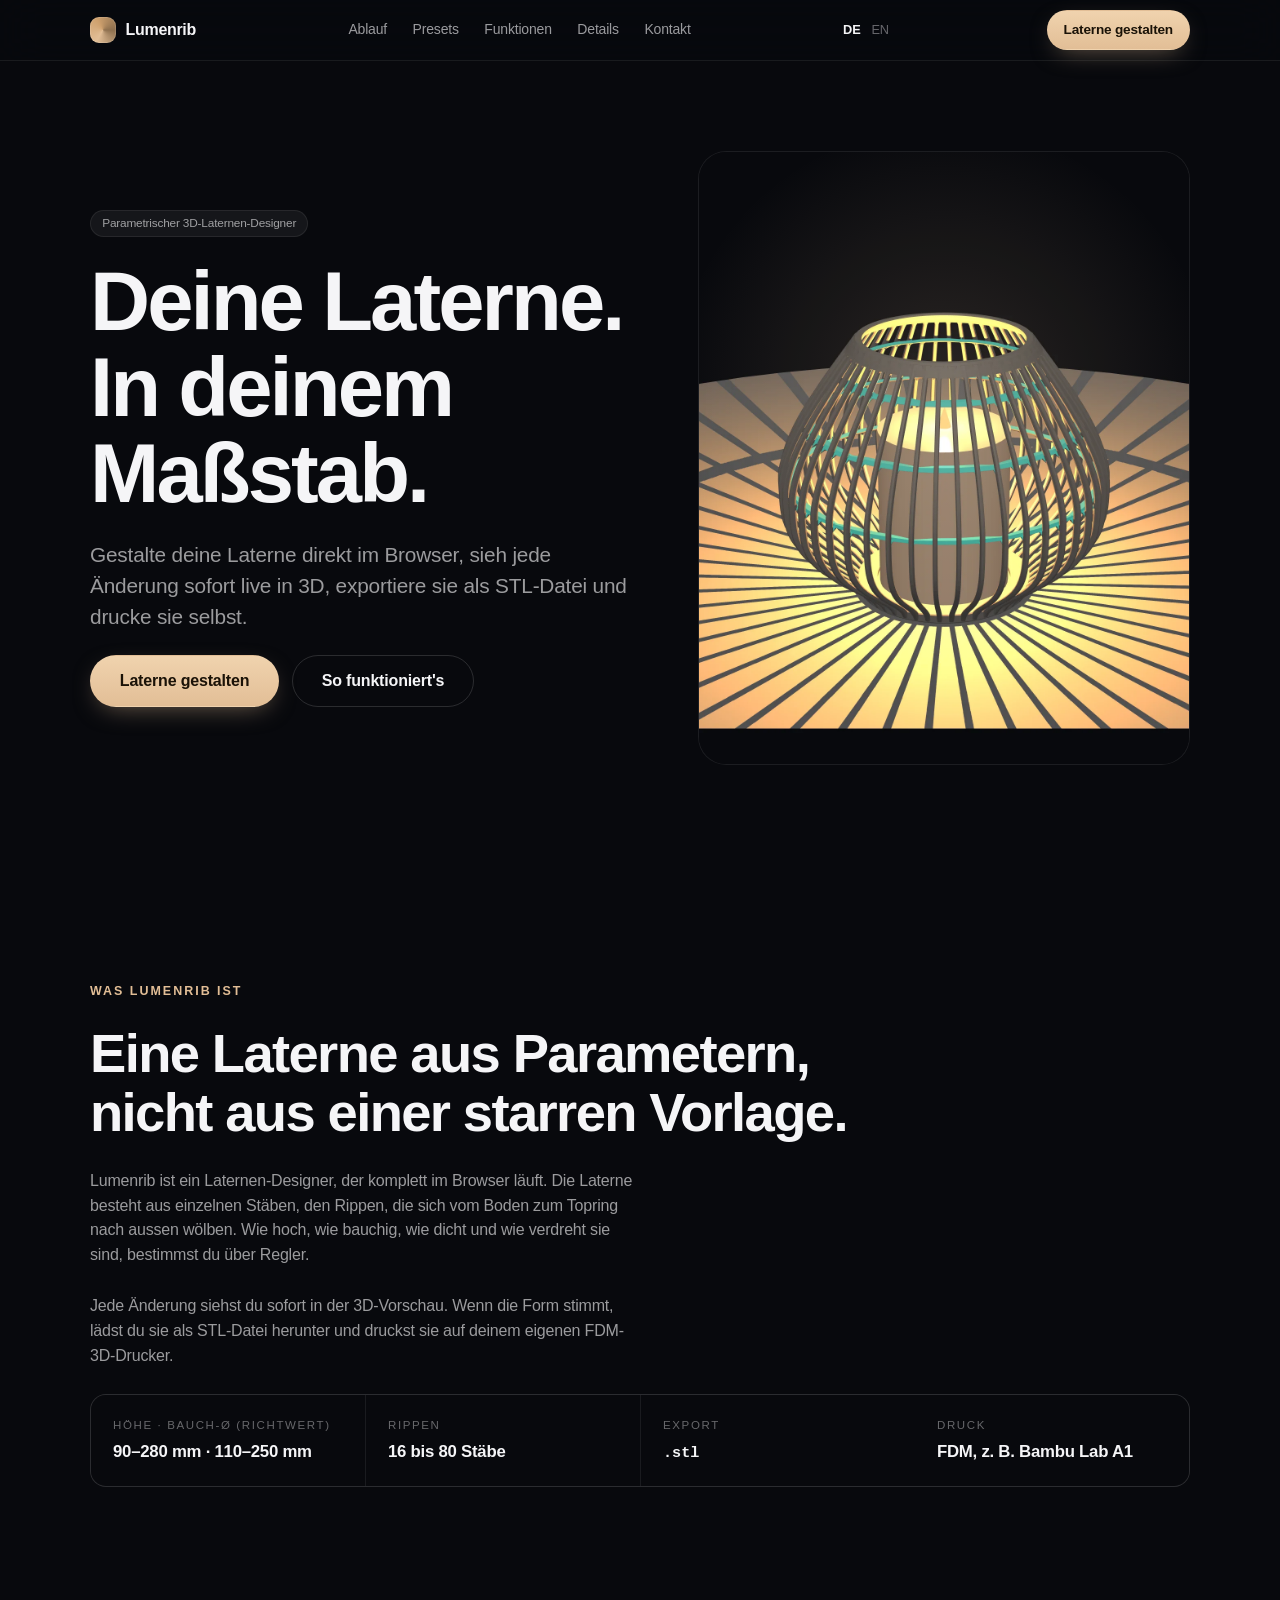
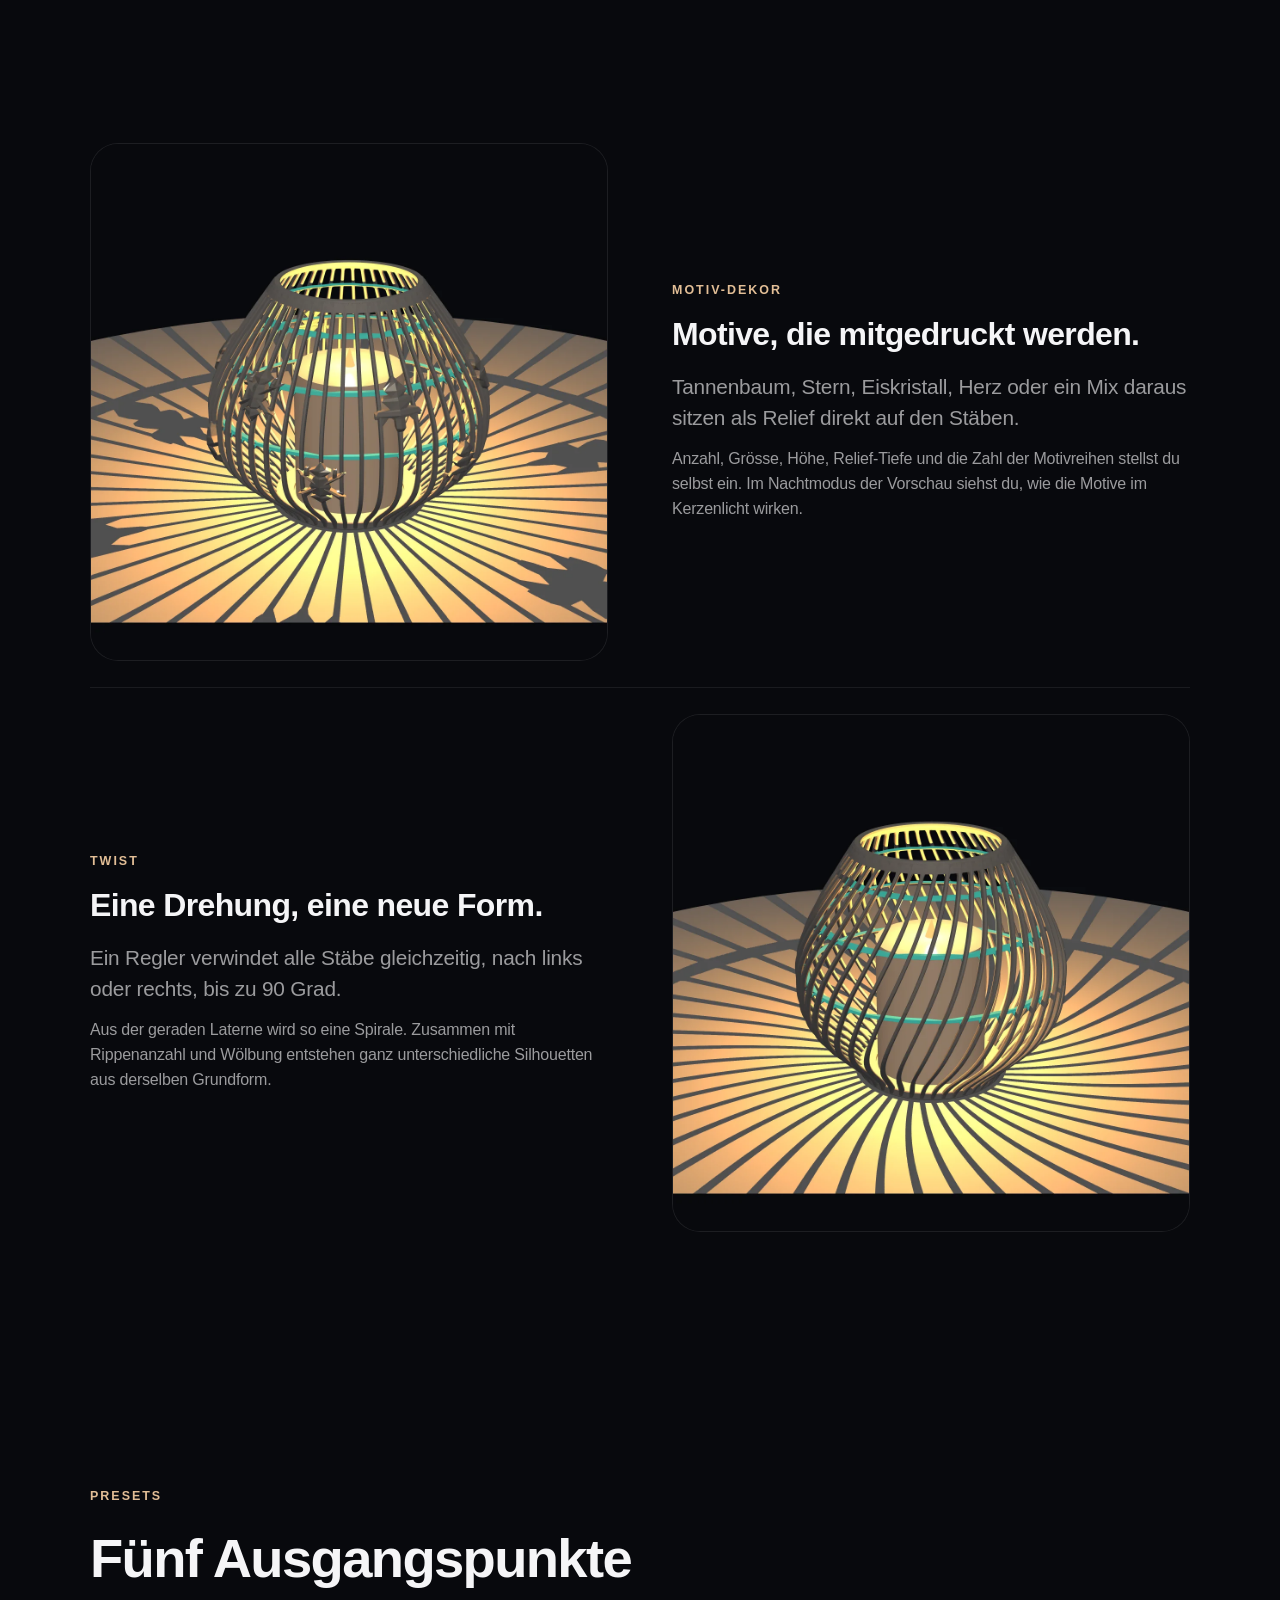
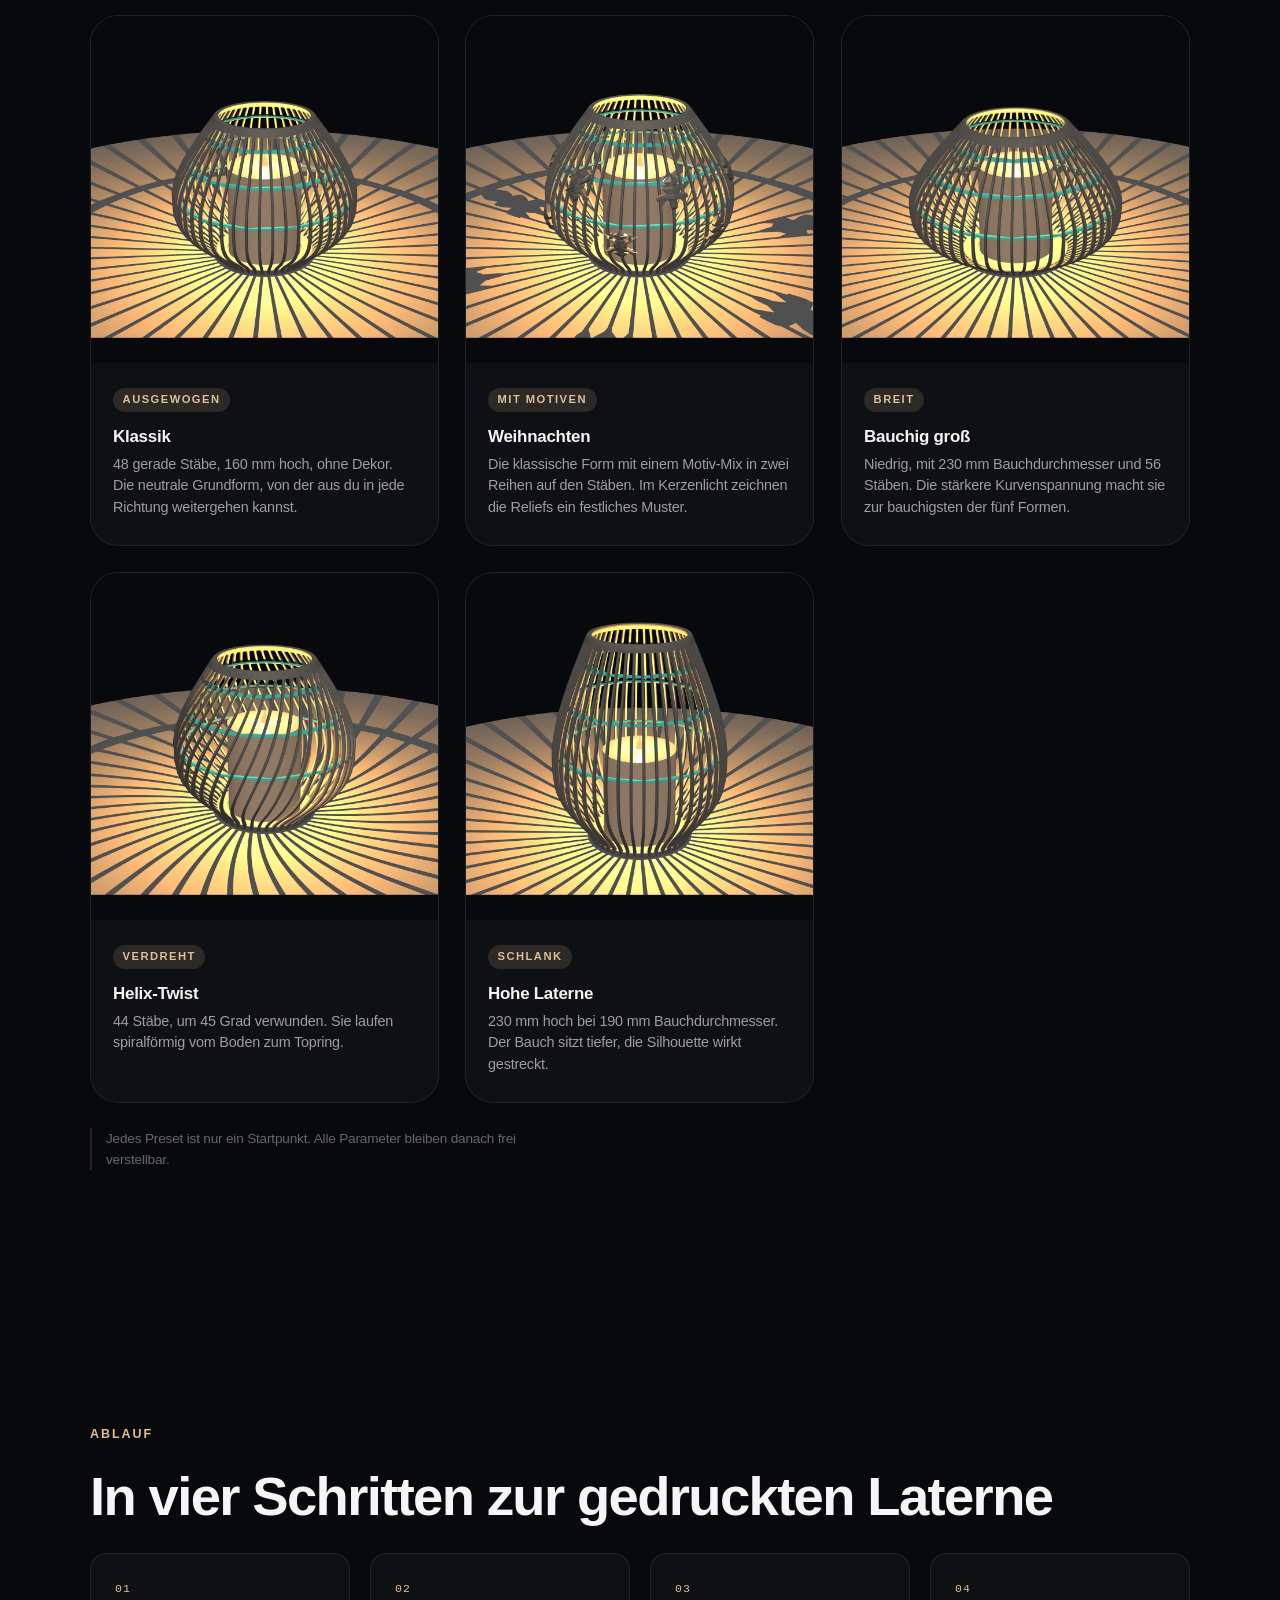
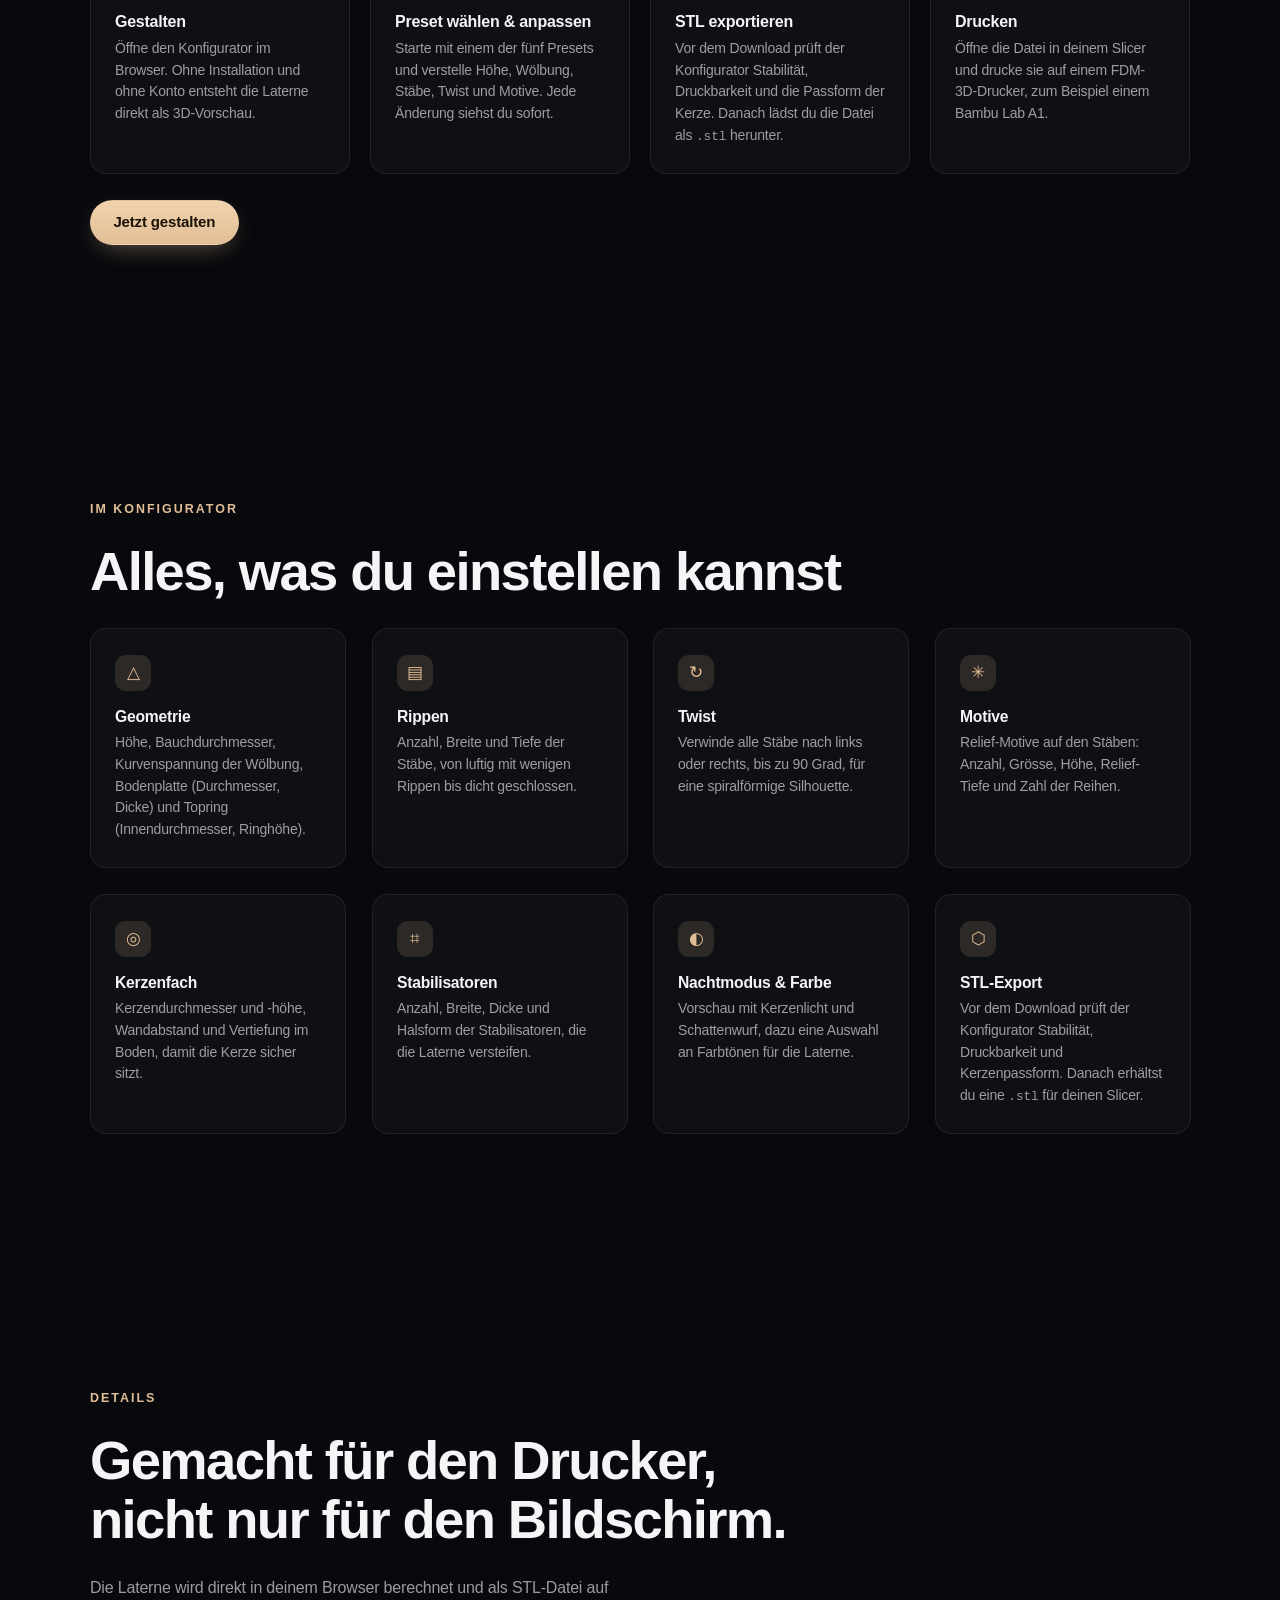
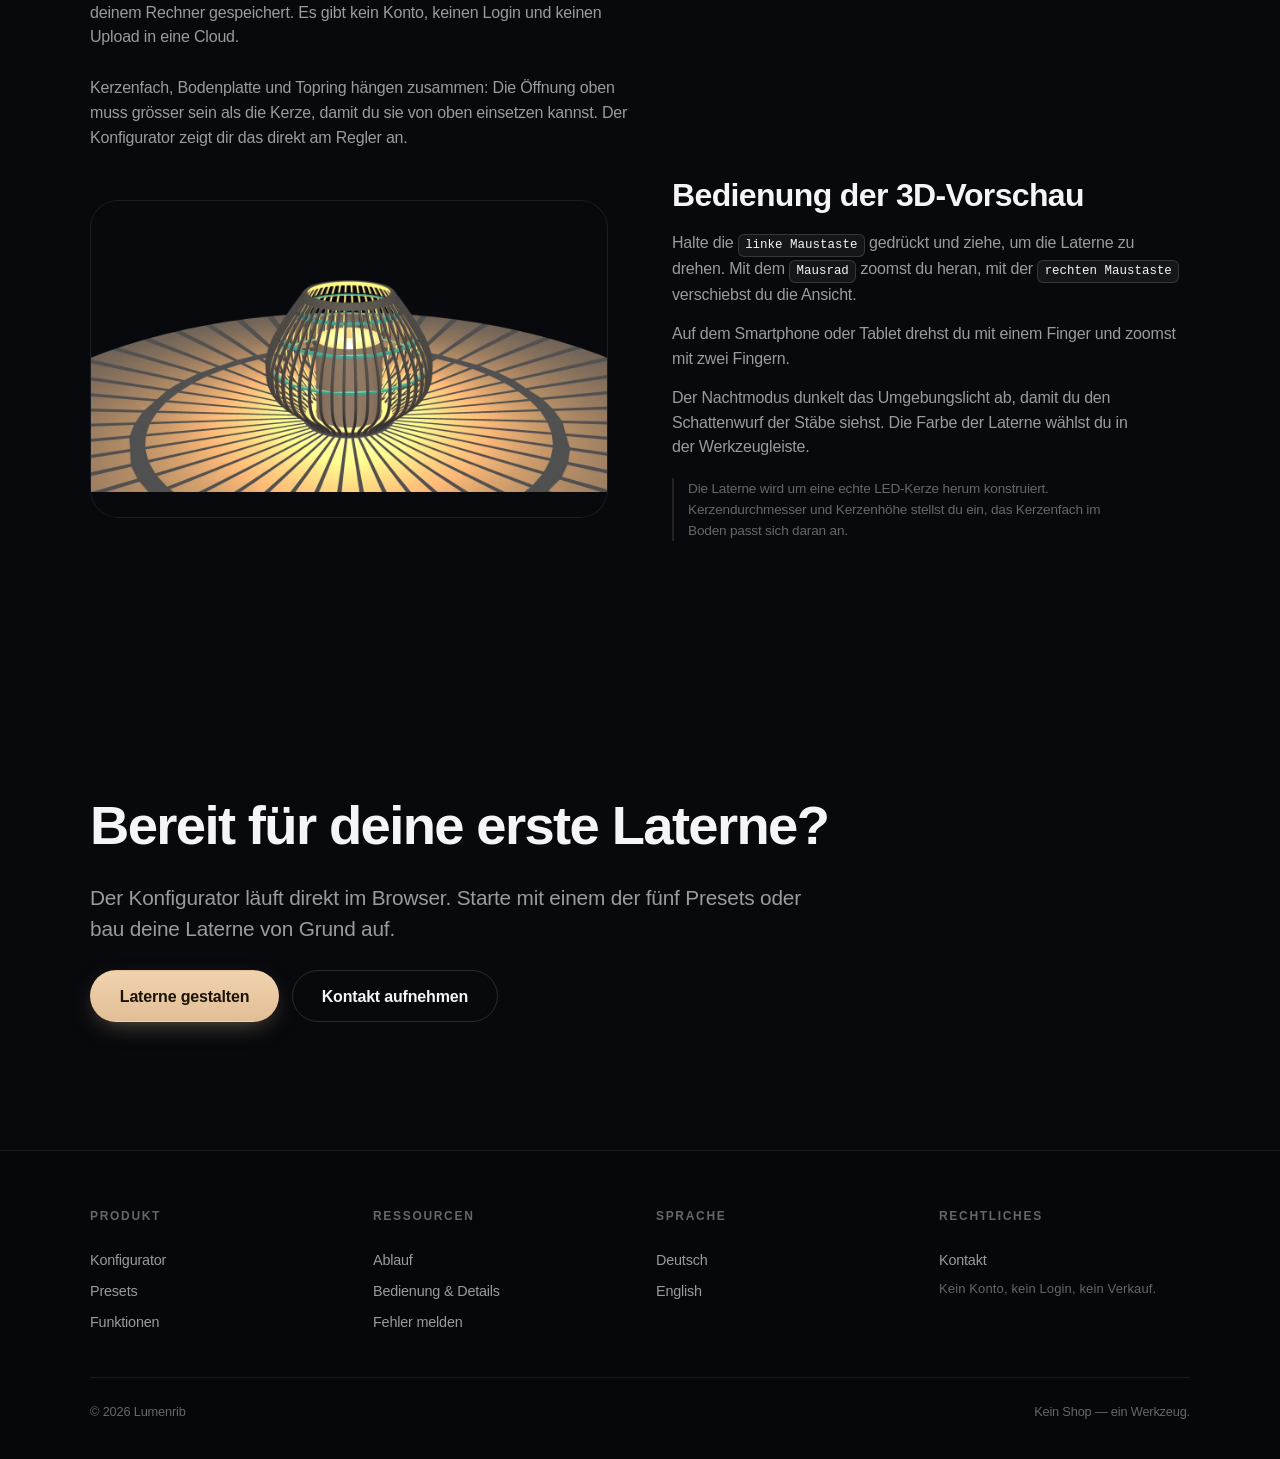
==== index.html @ dcef4f00 "Rebrand auf Lumenrib, Deko als Beta markiert, Druck-Service auf Kontaktseite" ====
<!DOCTYPE html>
<html lang="de">
<head>
  <meta charset="utf-8">
  <meta name="viewport" content="width=device-width, initial-scale=1, viewport-fit=cover">
  <title>Lumenrib — Parametrische 3D-Laternen selbst gestalten</title>
  <meta name="description" content="Gestalte deine eigene Laterne im Browser: parametrisch, live in 3D, als STL-Datei exportiert und selbst auf dem FDM-3D-Drucker gedruckt.">
  <meta name="theme-color" content="#08090d">

  <meta property="og:type" content="website">
  <meta property="og:title" content="Lumenrib — Parametrische 3D-Laternen selbst gestalten">
  <meta property="og:description" content="Laterne im Browser gestalten, live in 3D ansehen, als STL exportieren und selbst drucken.">
  <meta property="og:image" content="assets/img/wide-hero.webp">
  <meta property="og:locale" content="de_DE">
  <meta property="og:locale:alternate" content="en_US">

  <link rel="alternate" hreflang="de" href="index.html">
  <link rel="alternate" hreflang="en" href="en/index.html">

  <link rel="icon" type="image/svg+xml" href="data:image/svg+xml,%3Csvg xmlns='http://www.w3.org/2000/svg' viewBox='0 0 64 64'%3E%3Crect width='64' height='64' rx='14' fill='%2308090d'/%3E%3Ccircle cx='32' cy='32' r='15' fill='%23e2be96'/%3E%3C/svg%3E">
  <link rel="preload" as="image" href="assets/img/hero-portrait.webp">
  <link rel="stylesheet" href="assets/css/site.css">
  <script src="assets/js/site.js" defer></script>
</head>
<body>

  <!-- 1 · Navigation -->
  <nav class="nav" aria-label="Hauptnavigation">
    <div class="nav-inner wrap">
      <a class="nav-brand" href="index.html" aria-label="Lumenrib — Startseite">
        <span class="nav-mark" aria-hidden="true"></span>
        <span>Lumenrib</span>
      </a>
      <div class="nav-links">
        <a class="nav-link" href="#ablauf">Ablauf</a>
        <a class="nav-link" href="#presets">Presets</a>
        <a class="nav-link" href="#funktionen">Funktionen</a>
        <a class="nav-link" href="#details">Details</a>
        <a class="nav-link" href="kontakt.html">Kontakt</a>
      </div>
      <div class="lang" aria-label="Sprache">
        <span aria-current="true">DE</span>
        <a href="en/index.html" hreflang="en" lang="en">EN</a>
      </div>
      <a class="nav-cta" href="konfigurator.html">Laterne gestalten</a>
    </div>
  </nav>

  <main id="main">

    <!-- 2 · Hero -->
    <section class="hero wrap" aria-labelledby="hero-title">
      <div class="hero__copy">
        <p><span class="badge">Parametrischer 3D-Laternen-Designer</span></p>
        <h1 class="display-xl" id="hero-title">Deine Laterne. In deinem Maßstab.</h1>
        <p class="lede">Gestalte deine Laterne direkt im Browser, sieh jede Änderung sofort live in 3D, exportiere sie als STL-Datei und drucke sie selbst.</p>
        <div class="btn-row">
          <a class="btn btn--primary btn--lg" href="konfigurator.html">Laterne gestalten</a>
          <a class="btn btn--ghost btn--lg" href="#ablauf">So funktioniert's</a>
        </div>
      </div>
      <div class="hero__media">
        <img src="assets/img/hero-portrait.webp" alt="Gerenderte Lumenrib-Laterne aus nach aussen gewölbten Stäben, von innen warm beleuchtet, vor dunklem Hintergrund" width="1200" height="1500" loading="eager" fetchpriority="high" decoding="async">
      </div>
    </section>

    <!-- 3 · Einführung -->
    <section class="section wrap" id="einfuehrung" aria-labelledby="intro-title">
      <div class="grid">
        <div class="grid reveal">
          <p class="eyebrow">Was Lumenrib ist</p>
          <h2 class="display-l" id="intro-title">Eine Laterne aus Parametern, nicht aus einer starren Vorlage.</h2>
          <p class="body">Lumenrib ist ein Laternen-Designer, der komplett im Browser läuft. Die Laterne besteht aus einzelnen Stäben, den Rippen, die sich vom Boden zum Topring nach aussen wölben. Wie hoch, wie bauchig, wie dicht und wie verdreht sie sind, bestimmst du über Regler.</p>
          <p class="body">Jede Änderung siehst du sofort in der 3D-Vorschau. Wenn die Form stimmt, lädst du sie als STL-Datei herunter und druckst sie auf deinem eigenen FDM-3D-Drucker.</p>
        </div>
        <dl class="specs">
          <div class="spec reveal" data-reveal-delay="1">
            <dt class="spec__k">Höhe · Bauch-Ø (Richtwert)</dt>
            <dd class="spec__v">90–280 mm · 110–250 mm</dd>
          </div>
          <div class="spec reveal" data-reveal-delay="2">
            <dt class="spec__k">Rippen</dt>
            <dd class="spec__v">16 bis 80 Stäbe</dd>
          </div>
          <div class="spec reveal" data-reveal-delay="3">
            <dt class="spec__k">Export</dt>
            <dd class="spec__v"><span class="mono">.stl</span></dd>
          </div>
          <div class="spec reveal" data-reveal-delay="1">
            <dt class="spec__k">Druck</dt>
            <dd class="spec__v">FDM, z.&nbsp;B. Bambu Lab A1</dd>
          </div>
        </dl>
      </div>
    </section>

    <!-- 4 · Showcase -->
    <section class="section wrap" aria-label="Gestaltungsbeispiele">
      <div class="grid">
        <article class="showcase reveal">
          <div class="showcase__media">
            <img src="assets/img/card-xmas.webp" alt="Laterne im Preset Weihnachten mit erhabenen Motiven auf den Stäben" width="1200" height="1200" loading="lazy" decoding="async">
          </div>
          <div class="showcase__body">
            <p class="eyebrow">Motiv-Dekor</p>
            <h2 class="display-m">Motive, die mitgedruckt werden.</h2>
            <p class="lede">Tannenbaum, Stern, Eiskristall, Herz oder ein Mix daraus sitzen als Relief direkt auf den Stäben.</p>
            <p class="body">Anzahl, Grösse, Höhe, Relief-Tiefe und die Zahl der Motivreihen stellst du selbst ein. Im Nachtmodus der Vorschau siehst du, wie die Motive im Kerzenlicht wirken.</p>
          </div>
        </article>
        <hr class="divider">
        <article class="showcase showcase--flip reveal">
          <div class="showcase__media">
            <img src="assets/img/card-twist.webp" alt="Laterne im Preset Twist mit spiralförmig verdrehten Stäben" width="1200" height="1200" loading="lazy" decoding="async">
          </div>
          <div class="showcase__body">
            <p class="eyebrow">Twist</p>
            <h2 class="display-m">Eine Drehung, eine neue Form.</h2>
            <p class="lede">Ein Regler verwindet alle Stäbe gleichzeitig, nach links oder rechts, bis zu 90&nbsp;Grad.</p>
            <p class="body">Aus der geraden Laterne wird so eine Spirale. Zusammen mit Rippenanzahl und Wölbung entstehen ganz unterschiedliche Silhouetten aus derselben Grundform.</p>
          </div>
        </article>
      </div>
    </section>

    <!-- 5 · Presets -->
    <section class="section wrap" id="presets" aria-labelledby="presets-title">
      <div class="grid">
        <div class="grid reveal">
          <p class="eyebrow">Presets</p>
          <h2 class="display-l" id="presets-title">Fünf Ausgangspunkte</h2>
        </div>
        <div class="grid grid--3">
          <article class="card reveal" data-reveal-delay="1">
            <div class="card__media">
              <img src="assets/img/card-classic.webp" alt="Preset Klassik: gerade Laterne mit 48 Stäben ohne Dekor" width="1200" height="1200" loading="lazy" decoding="async">
            </div>
            <div class="card__body">
              <span class="card__tag">Ausgewogen</span>
              <h3 class="card__title">Klassik</h3>
              <p class="card__text">48 gerade Stäbe, 160 mm hoch, ohne Dekor. Die neutrale Grundform, von der aus du in jede Richtung weitergehen kannst.</p>
            </div>
          </article>
          <article class="card reveal" data-reveal-delay="2">
            <div class="card__media">
              <img src="assets/img/card-xmas.webp" alt="Preset Weihnachten: Laterne mit Motiven in zwei Reihen" width="1200" height="1200" loading="lazy" decoding="async">
            </div>
            <div class="card__body">
              <span class="card__tag">Mit Motiven</span>
              <h3 class="card__title">Weihnachten</h3>
              <p class="card__text">Die klassische Form mit einem Motiv-Mix in zwei Reihen auf den Stäben. Im Kerzenlicht zeichnen die Reliefs ein festliches Muster.</p>
            </div>
          </article>
          <article class="card reveal" data-reveal-delay="3">
            <div class="card__media">
              <img src="assets/img/card-lounge.webp" alt="Preset Lounge: niedrige, breite Laterne mit starker Wölbung" width="1200" height="1200" loading="lazy" decoding="async">
            </div>
            <div class="card__body">
              <span class="card__tag">Breit</span>
              <h3 class="card__title">Bauchig groß</h3>
              <p class="card__text">Niedrig, mit 230 mm Bauchdurchmesser und 56 Stäben. Die stärkere Kurvenspannung macht sie zur bauchigsten der fünf Formen.</p>
            </div>
          </article>
          <article class="card reveal" data-reveal-delay="1">
            <div class="card__media">
              <img src="assets/img/card-twist.webp" alt="Preset Twist: Laterne mit um 45 Grad verwundenen Stäben" width="1200" height="1200" loading="lazy" decoding="async">
            </div>
            <div class="card__body">
              <span class="card__tag">Verdreht</span>
              <h3 class="card__title">Helix-Twist</h3>
              <p class="card__text">44 Stäbe, um 45 Grad verwunden. Sie laufen spiralförmig vom Boden zum Topring.</p>
            </div>
          </article>
          <article class="card reveal" data-reveal-delay="2">
            <div class="card__media">
              <img src="assets/img/card-tall.webp" alt="Preset Hoch: schlanke, hohe Laterne" width="1200" height="1200" loading="lazy" decoding="async">
            </div>
            <div class="card__body">
              <span class="card__tag">Schlank</span>
              <h3 class="card__title">Hohe Laterne</h3>
              <p class="card__text">230 mm hoch bei 190 mm Bauchdurchmesser. Der Bauch sitzt tiefer, die Silhouette wirkt gestreckt.</p>
            </div>
          </article>
        </div>
        <p class="note reveal">Jedes Preset ist nur ein Startpunkt. Alle Parameter bleiben danach frei verstellbar.</p>
      </div>
    </section>

    <!-- 6 · Ablauf -->
    <section class="section wrap" id="ablauf" aria-labelledby="ablauf-title">
      <div class="grid">
        <div class="grid reveal">
          <p class="eyebrow">Ablauf</p>
          <h2 class="display-l" id="ablauf-title">In vier Schritten zur gedruckten Laterne</h2>
        </div>
        <div class="steps">
          <div class="step reveal" data-reveal-delay="1">
            <span class="step__num">01</span>
            <h3 class="step__title">Gestalten</h3>
            <p class="step__text">Öffne den Konfigurator im Browser. Ohne Installation und ohne Konto entsteht die Laterne direkt als 3D-Vorschau.</p>
          </div>
          <div class="step reveal" data-reveal-delay="2">
            <span class="step__num">02</span>
            <h3 class="step__title">Preset wählen &amp; anpassen</h3>
            <p class="step__text">Starte mit einem der fünf Presets und verstelle Höhe, Wölbung, Stäbe, Twist und Motive. Jede Änderung siehst du sofort.</p>
          </div>
          <div class="step reveal" data-reveal-delay="3">
            <span class="step__num">03</span>
            <h3 class="step__title">STL exportieren</h3>
            <p class="step__text">Vor dem Download prüft der Konfigurator Stabilität, Druckbarkeit und die Passform der Kerze. Danach lädst du die Datei als <span class="mono">.stl</span> herunter.</p>
          </div>
          <div class="step reveal" data-reveal-delay="1">
            <span class="step__num">04</span>
            <h3 class="step__title">Drucken</h3>
            <p class="step__text">Öffne die Datei in deinem Slicer und drucke sie auf einem FDM-3D-Drucker, zum Beispiel einem Bambu Lab A1.</p>
          </div>
        </div>
        <div class="btn-row reveal">
          <a class="btn btn--primary" href="konfigurator.html">Jetzt gestalten</a>
        </div>
      </div>
    </section>

    <!-- 7 · Funktionen -->
    <section class="section wrap" id="funktionen" aria-labelledby="funktionen-title">
      <div class="grid">
        <div class="grid reveal">
          <p class="eyebrow">Im Konfigurator</p>
          <h2 class="display-l" id="funktionen-title">Alles, was du einstellen kannst</h2>
        </div>
        <div class="grid grid--4">
          <div class="feature reveal" data-reveal-delay="1">
            <span class="feature__icon" aria-hidden="true">△</span>
            <h3 class="feature__title">Geometrie</h3>
            <p class="feature__text">Höhe, Bauchdurchmesser, Kurvenspannung der Wölbung, Bodenplatte (Durchmesser, Dicke) und Topring (Innendurchmesser, Ringhöhe).</p>
          </div>
          <div class="feature reveal" data-reveal-delay="2">
            <span class="feature__icon" aria-hidden="true">▤</span>
            <h3 class="feature__title">Rippen</h3>
            <p class="feature__text">Anzahl, Breite und Tiefe der Stäbe, von luftig mit wenigen Rippen bis dicht geschlossen.</p>
          </div>
          <div class="feature reveal" data-reveal-delay="3">
            <span class="feature__icon" aria-hidden="true">↻</span>
            <h3 class="feature__title">Twist</h3>
            <p class="feature__text">Verwinde alle Stäbe nach links oder rechts, bis zu 90 Grad, für eine spiralförmige Silhouette.</p>
          </div>
          <div class="feature reveal" data-reveal-delay="1">
            <span class="feature__icon" aria-hidden="true">✳</span>
            <h3 class="feature__title">Motive</h3>
            <p class="feature__text">Relief-Motive auf den Stäben: Anzahl, Grösse, Höhe, Relief-Tiefe und Zahl der Reihen.</p>
          </div>
          <div class="feature reveal" data-reveal-delay="2">
            <span class="feature__icon" aria-hidden="true">◎</span>
            <h3 class="feature__title">Kerzenfach</h3>
            <p class="feature__text">Kerzendurchmesser und -höhe, Wandabstand und Vertiefung im Boden, damit die Kerze sicher sitzt.</p>
          </div>
          <div class="feature reveal" data-reveal-delay="3">
            <span class="feature__icon" aria-hidden="true">⌗</span>
            <h3 class="feature__title">Stabilisatoren</h3>
            <p class="feature__text">Anzahl, Breite, Dicke und Halsform der Stabilisatoren, die die Laterne versteifen.</p>
          </div>
          <div class="feature reveal" data-reveal-delay="1">
            <span class="feature__icon" aria-hidden="true">◐</span>
            <h3 class="feature__title">Nachtmodus &amp; Farbe</h3>
            <p class="feature__text">Vorschau mit Kerzenlicht und Schattenwurf, dazu eine Auswahl an Farbtönen für die Laterne.</p>
          </div>
          <div class="feature reveal" data-reveal-delay="2">
            <span class="feature__icon" aria-hidden="true">⬡</span>
            <h3 class="feature__title">STL-Export</h3>
            <p class="feature__text">Vor dem Download prüft der Konfigurator Stabilität, Druckbarkeit und Kerzenpassform. Danach erhältst du eine <span class="mono">.stl</span> für deinen Slicer.</p>
          </div>
        </div>
      </div>
    </section>

    <!-- 8 · Details -->
    <section class="section wrap" id="details" aria-labelledby="details-title">
      <div class="grid">
        <div class="grid reveal">
          <p class="eyebrow">Details</p>
          <h2 class="display-l" id="details-title">Gemacht für den Drucker, nicht nur für den Bildschirm.</h2>
          <p class="body">Die Laterne wird direkt in deinem Browser berechnet und als STL-Datei auf deinem Rechner gespeichert. Es gibt kein Konto, keinen Login und keinen Upload in eine Cloud.</p>
          <p class="body">Kerzenfach, Bodenplatte und Topring hängen zusammen: Die Öffnung oben muss grösser sein als die Kerze, damit du sie von oben einsetzen kannst. Der Konfigurator zeigt dir das direkt am Regler an.</p>
        </div>
        <div class="showcase reveal">
          <div class="showcase__media">
            <img src="assets/img/wide-hero.webp" alt="Querformat-Rendering einer Lumenrib-Laterne im Konfigurator" width="1200" height="734" loading="lazy" decoding="async">
          </div>
          <div class="showcase__body">
            <h3 class="display-m">Bedienung der 3D-Vorschau</h3>
            <p class="body">Halte die <kbd class="kbd">linke Maustaste</kbd> gedrückt und ziehe, um die Laterne zu drehen. Mit dem <kbd class="kbd">Mausrad</kbd> zoomst du heran, mit der <kbd class="kbd">rechten Maustaste</kbd> verschiebst du die Ansicht.</p>
            <p class="body">Auf dem Smartphone oder Tablet drehst du mit einem Finger und zoomst mit zwei Fingern.</p>
            <p class="body">Der Nachtmodus dunkelt das Umgebungslicht ab, damit du den Schattenwurf der Stäbe siehst. Die Farbe der Laterne wählst du in der Werkzeugleiste.</p>
            <p class="note">Die Laterne wird um eine echte LED-Kerze herum konstruiert. Kerzendurchmesser und Kerzenhöhe stellst du ein, das Kerzenfach im Boden passt sich daran an.</p>
          </div>
        </div>
      </div>
    </section>

    <!-- 9 · Abschluss-CTA -->
    <section class="section wrap" aria-labelledby="cta-title">
      <div class="grid reveal">
        <h2 class="display-l" id="cta-title">Bereit für deine erste Laterne?</h2>
        <p class="lede">Der Konfigurator läuft direkt im Browser. Starte mit einem der fünf Presets oder bau deine Laterne von Grund auf.</p>
        <div class="btn-row">
          <a class="btn btn--primary btn--lg" href="konfigurator.html">Laterne gestalten</a>
          <a class="btn btn--ghost btn--lg" href="kontakt.html">Kontakt aufnehmen</a>
        </div>
      </div>
    </section>

  </main>

  <!-- 10 · Footer -->
  <footer class="footer">
    <div class="wrap">
      <div class="footer-grid">
        <div class="footer-col">
          <h2 class="footer-title">Produkt</h2>
          <a href="konfigurator.html">Konfigurator</a>
          <a href="#presets">Presets</a>
          <a href="#funktionen">Funktionen</a>
        </div>
        <div class="footer-col">
          <h2 class="footer-title">Ressourcen</h2>
          <a href="#ablauf">Ablauf</a>
          <a href="#details">Bedienung &amp; Details</a>
          <a href="kontakt.html">Fehler melden</a>
        </div>
        <div class="footer-col">
          <h2 class="footer-title">Sprache</h2>
          <a href="index.html" hreflang="de" aria-current="page">Deutsch</a>
          <a href="en/index.html" hreflang="en" lang="en">English</a>
        </div>
        <div class="footer-col">
          <h2 class="footer-title">Rechtliches</h2>
          <a href="kontakt.html">Kontakt</a>
          <p class="caption">Kein Konto, kein Login, kein Verkauf.</p>
        </div>
      </div>
      <div class="footer-note">
        <p>© <span data-year>2026</span> Lumenrib</p>
        <p>Kein Shop — ein Werkzeug.</p>
      </div>
    </div>
  </footer>

</body>
</html>
---- assets/css/site.css ----
/* ==========================================================================
   Lumenrib — Design-System
   Reines, handgeschriebenes CSS. Kein Framework, kein Build-Step.
   Einzige Design-Quelle für alle Landing-/Kontaktseiten.
   Breakpoints (mobile-first): 640 / 900 / 1200px
   ========================================================================== */

/* --------------------------------------------------------------------------
   1. Tokens
   -------------------------------------------------------------------------- */
:root {
  --bg: #08090d;
  --surface: rgba(255, 255, 255, .03);
  --surface-2: rgba(255, 255, 255, .055);
  --line: rgba(255, 255, 255, .075);
  --line-strong: rgba(255, 255, 255, .14);
  --fg: #f5f5f7;
  --fg-2: rgba(245, 245, 247, .62);
  --fg-3: rgba(245, 245, 247, .40);
  --accent: #e2be96;
  --accent-soft: rgba(226, 190, 150, .14);
  --radius: 16px;
  --radius-lg: 28px;
  --maxw: 1180px;
  --ease: cubic-bezier(.16, 1, .3, 1);
  --nav-h: 60px;
  --font-sans: -apple-system, BlinkMacSystemFont, "SF Pro Display", "Inter", "Segoe UI", Roboto, sans-serif;
  --font-mono: ui-monospace, "SF Mono", "JetBrains Mono", Menlo, monospace;
  color-scheme: dark;
}

/* --------------------------------------------------------------------------
   2. Reset & Basis
   -------------------------------------------------------------------------- */
*,
*::before,
*::after {
  box-sizing: border-box;
}

* {
  margin: 0;
}

html {
  scroll-behavior: smooth;
  -webkit-text-size-adjust: 100%;
  text-size-adjust: 100%;
}

body {
  min-height: 100vh;
  background: var(--bg);
  color: var(--fg);
  font-family: var(--font-sans);
  font-size: 17px;
  line-height: 1.55;
  letter-spacing: -.011em;
  -webkit-font-smoothing: antialiased;
  -moz-osx-font-smoothing: grayscale;
  text-rendering: optimizeLegibility;
}

img,
picture,
svg,
video {
  display: block;
  max-width: 100%;
  height: auto;
}

input,
button,
textarea,
select {
  font: inherit;
  color: inherit;
}

button {
  background: none;
  border: 0;
}

a {
  color: var(--accent);
  text-decoration-thickness: 1px;
  text-underline-offset: .18em;
}

h1, h2, h3, h4, h5, h6 {
  font-weight: 600;
  overflow-wrap: break-word;
}

p {
  overflow-wrap: break-word;
}

ul[role="list"],
ol[role="list"] {
  list-style: none;
  padding: 0;
}

::selection {
  background: rgba(226, 190, 150, .32);
  color: var(--fg);
}

/* Anker-Ziele landen unterhalb der Sticky-Nav */
[id] {
  scroll-margin-top: calc(var(--nav-h) + 16px);
}

:focus-visible {
  outline: 2px solid var(--accent);
  outline-offset: 3px;
}

/* --------------------------------------------------------------------------
   3. Layout
   -------------------------------------------------------------------------- */
.wrap {
  width: 100%;
  max-width: var(--maxw);
  margin-inline: auto;
  padding-inline: clamp(20px, 5vw, 40px);
}

.section {
  padding-block: clamp(72px, 10vw, 140px);
}

.section--tight {
  padding-block: clamp(36px, 5vw, 70px);
}

.eyebrow {
  display: inline-block;
  font-size: .78rem;
  font-weight: 600;
  line-height: 1.3;
  text-transform: uppercase;
  letter-spacing: .16em;
  color: var(--accent);
  font-feature-settings: "ss01";
}

.divider {
  display: block;
  width: 100%;
  height: 1px;
  background: var(--line);
  border: 0;
}

/* --------------------------------------------------------------------------
   4. Typografie
   -------------------------------------------------------------------------- */
.display-xl,
.display-l,
.display-m {
  font-weight: 600;
  color: var(--fg);
  font-feature-settings: "ss01";
  text-wrap: balance;
}

.display-xl {
  font-size: clamp(2.6rem, 7vw, 5.2rem);
  line-height: 1.03;
  letter-spacing: -.035em;
}

.display-l {
  font-size: clamp(2rem, 4.6vw, 3.4rem);
  line-height: 1.08;
  letter-spacing: -.03em;
}

.display-m {
  font-size: clamp(1.4rem, 2.6vw, 2rem);
  line-height: 1.15;
  letter-spacing: -.02em;
}

.lede {
  font-size: clamp(1.05rem, 1.9vw, 1.3rem);
  line-height: 1.5;
  color: var(--fg-2);
  max-width: 62ch;
  text-wrap: pretty;
}

.body {
  font-size: 1rem;
  color: var(--fg-2);
  max-width: 62ch;
  text-wrap: pretty;
}

.caption {
  font-size: .8125rem;
  line-height: 1.45;
  color: var(--fg-3);
  letter-spacing: .01em;
}

.mono {
  font-family: var(--font-mono);
  font-size: .9em;
  letter-spacing: 0;
}

/* --------------------------------------------------------------------------
   5. Navigation
   -------------------------------------------------------------------------- */
.nav {
  position: sticky;
  top: 0;
  z-index: 100;
  background: rgba(8, 9, 13, .72);
  -webkit-backdrop-filter: blur(24px) saturate(180%);
  backdrop-filter: blur(24px) saturate(180%);
  border-bottom: 1px solid var(--line);
  transition: background .35s var(--ease), box-shadow .35s var(--ease);
}

.nav.is-scrolled {
  background: rgba(8, 9, 13, .9);
  box-shadow: 0 1px 0 rgba(255, 255, 255, .06);
}

.nav-inner {
  display: flex;
  align-items: center;
  justify-content: space-between;
  gap: 1rem;
  height: var(--nav-h);
}

.nav-brand {
  display: inline-flex;
  align-items: center;
  gap: .6rem;
  flex: none;
  min-height: 44px;
  font-size: 1rem;
  font-weight: 600;
  letter-spacing: -.02em;
  color: var(--fg);
  text-decoration: none;
  white-space: nowrap;
}

.nav-mark {
  display: inline-block;
  flex: none;
  width: 26px;
  height: 26px;
  border-radius: 9px;
  background: conic-gradient(from 210deg, #e2be96, #cfa16e, #8d6f4e, #e2be96);
  box-shadow: 0 0 0 1px rgba(255, 255, 255, .12) inset;
}

.nav-links {
  display: flex;
  align-items: center;
  gap: 1.6rem;
  list-style: none;
  padding: 0;
}

.nav-link {
  font-size: .875rem;
  color: var(--fg-2);
  text-decoration: none;
  white-space: nowrap;
  transition: color .25s var(--ease);
}

.nav-link:hover,
.nav-link[aria-current="page"] {
  color: var(--fg);
}

.nav-cta {
  display: inline-flex;
  align-items: center;
  justify-content: center;
  gap: .4rem;
  min-height: 40px;
  padding: .5rem 1rem;
  border-radius: 999px;
  border: 1px solid transparent;
  background: linear-gradient(180deg, #f0d3ae, #e2be96);
  color: #1a1207;
  font-size: .85rem;
  font-weight: 600;
  line-height: 1.2;
  text-decoration: none;
  white-space: nowrap;
  cursor: pointer;
  box-shadow: 0 8px 26px -10px rgba(226, 190, 150, .55);
  transition: transform .1s ease-out, background .3s var(--ease), box-shadow .3s var(--ease);
}

.nav-cta:hover {
  background: linear-gradient(180deg, #f6e0c2, #e9c9a5);
  box-shadow: 0 14px 34px -12px rgba(226, 190, 150, .7);
}

.nav-cta:active {
  transform: scale(.97);
}

.lang {
  display: flex;
  align-items: center;
  gap: .35rem;
  font-size: .8rem;
  color: var(--fg-3);
}

.lang a {
  display: inline-flex;
  align-items: center;
  justify-content: center;
  min-width: 28px;
  min-height: 32px;
  color: var(--fg-3);
  text-decoration: none;
  transition: color .25s var(--ease);
}

.lang a:hover {
  color: var(--fg-2);
}

.lang a[aria-current="page"],
.lang a[aria-current="true"],
.lang [aria-current] {
  color: var(--fg);
  font-weight: 600;
}

/* Mobile: Nav bleibt einzeilig — nur Marke, CTA und Sprache */
@media (max-width: 899px) {
  .nav-links {
    display: none;
  }
}

/* Schmale Displays (< 420px): Nav enger, CTA kompakter */
@media (max-width: 419px) {
  .nav-inner {
    gap: .45rem;
    padding-inline: 14px;
  }

  .nav-cta {
    padding: .5rem .65rem;
    font-size: .74rem;
  }

  .lang {
    gap: .15rem;
  }

  .lang a,
  .lang span {
    min-width: 26px;
  }
}

/* Sehr schmale Displays (< 360px): nur die Marke, kein Wortmarken-Text */
@media (max-width: 359px) {
  .nav-brand > span:not(.nav-mark) {
    display: none;
  }
}

@media (max-width: 639px) {
  .nav-inner {
    gap: .6rem;
  }

  .nav-brand {
    font-size: .95rem;
  }

  .nav-cta {
    min-height: 44px;
    padding: .5rem .9rem;
    font-size: .8rem;
  }

  .lang a {
    min-width: 32px;
    min-height: 44px;
  }
}

/* --------------------------------------------------------------------------
   6. Buttons
   -------------------------------------------------------------------------- */
.btn {
  display: inline-flex;
  align-items: center;
  justify-content: center;
  gap: .5rem;
  min-height: 44px;
  padding: .78rem 1.4rem;
  border-radius: 999px;
  border: 1px solid transparent;
  font-size: .94rem;
  font-weight: 550;
  line-height: 1.2;
  letter-spacing: -.011em;
  text-decoration: none;
  white-space: nowrap;
  cursor: pointer;
  -webkit-tap-highlight-color: transparent;
  user-select: none;
  transition:
    transform .1s ease-out,
    background .3s var(--ease),
    border-color .3s var(--ease),
    box-shadow .3s var(--ease);
}

.btn:disabled,
.btn[aria-disabled="true"] {
  opacity: .55;
  cursor: progress;
}

.btn--lg {
  min-height: 52px;
  padding: .95rem 1.8rem;
  font-size: 1rem;
}

.btn--primary {
  background: linear-gradient(180deg, #f0d3ae, #e2be96);
  color: #1a1207;
  font-weight: 600;
  box-shadow: 0 8px 26px -10px rgba(226, 190, 150, .55);
}

.btn--primary:hover {
  transform: translateY(-1px);
  background: linear-gradient(180deg, #f6e0c2, #e9c9a5);
  box-shadow: 0 14px 34px -12px rgba(226, 190, 150, .7);
}

.btn--ghost {
  background: transparent;
  border-color: var(--line-strong);
  color: var(--fg);
}

.btn--ghost:hover {
  background: var(--surface-2);
  border-color: rgba(255, 255, 255, .24);
}

/* Press-Feedback: sofort, schlägt Hover-Lift */
.btn:active,
.btn--primary:active,
.btn--ghost:active {
  transform: scale(.97);
}

.btn:disabled:active {
  transform: none;
}

.btn-row {
  display: flex;
  flex-wrap: wrap;
  align-items: center;
  gap: .8rem;
}

/* --------------------------------------------------------------------------
   7. Grids & Karten
   -------------------------------------------------------------------------- */
.grid {
  display: grid;
  gap: clamp(16px, 2.2vw, 26px);
}

.grid--2 {
  grid-template-columns: repeat(auto-fit, minmax(min(280px, 100%), 1fr));
}

.grid--3 {
  grid-template-columns: repeat(auto-fit, minmax(min(260px, 100%), 1fr));
}

.grid--4 {
  grid-template-columns: repeat(auto-fit, minmax(min(210px, 100%), 1fr));
}

.card {
  display: flex;
  flex-direction: column;
  position: relative;
  background: var(--surface);
  border: 1px solid var(--line);
  border-radius: var(--radius-lg);
  overflow: hidden;
  color: inherit;
  text-decoration: none;
  transition:
    transform .45s var(--ease),
    border-color .45s var(--ease),
    background .45s var(--ease);
}

.card:hover {
  transform: translateY(-5px);
  border-color: var(--line-strong);
  background: var(--surface-2);
}

.card__media {
  aspect-ratio: 1 / 1;
  overflow: hidden;
  background: #0d0e13;
}

.card__media img {
  width: 100%;
  height: 100%;
  object-fit: cover;
  display: block;
  transition: transform .7s var(--ease);
}

.card:hover .card__media img {
  transform: scale(1.045);
}

.card__body {
  padding: 22px 22px 26px;
}

.card__title {
  font-size: 1.06rem;
  font-weight: 600;
  line-height: 1.3;
  letter-spacing: -.015em;
  margin-bottom: .35rem;
}

.card__text {
  font-size: .9rem;
  line-height: 1.5;
  color: var(--fg-2);
}

.card__tag {
  display: inline-block;
  font-size: .7rem;
  font-weight: 600;
  line-height: 1.3;
  text-transform: uppercase;
  letter-spacing: .13em;
  color: var(--accent);
  background: var(--accent-soft);
  padding: .3rem .6rem;
  border-radius: 999px;
  margin-bottom: .9rem;
}

/* --------------------------------------------------------------------------
   8. Features
   -------------------------------------------------------------------------- */
.feature {
  padding: 26px 24px;
  border-radius: var(--radius);
  background: var(--surface);
  border: 1px solid var(--line);
}

.feature__icon {
  display: flex;
  align-items: center;
  justify-content: center;
  width: 36px;
  height: 36px;
  border-radius: 11px;
  background: var(--accent-soft);
  color: var(--accent);
  font-size: 1.05rem;
  line-height: 1;
  margin-bottom: 1rem;
}

.feature__icon svg {
  width: 18px;
  height: 18px;
}

.feature__title {
  font-size: .98rem;
  font-weight: 600;
  line-height: 1.3;
  letter-spacing: -.015em;
  margin-bottom: .3rem;
}

.feature__text {
  font-size: .875rem;
  line-height: 1.55;
  color: var(--fg-2);
}

/* --------------------------------------------------------------------------
   9. Showcase
   -------------------------------------------------------------------------- */
.showcase {
  display: grid;
  grid-template-columns: 1fr 1fr;
  gap: clamp(24px, 5vw, 72px);
  align-items: center;
}

.showcase__media {
  border-radius: var(--radius-lg);
  overflow: hidden;
  border: 1px solid var(--line);
  background: #0b0c10;
}

.showcase__media img {
  width: 100%;
  display: block;
  object-fit: cover;
}

.showcase__body {
  display: flex;
  flex-direction: column;
  align-items: flex-start;
  gap: 1.1rem;
}

.showcase__body .lede + .body,
.showcase__body .body + .body {
  margin-top: -.2rem;
}

@media (min-width: 900px) {
  .showcase--flip .showcase__media {
    order: 2;
  }
}

@media (max-width: 899px) {
  .showcase {
    grid-template-columns: 1fr;
  }

  .showcase--flip .showcase__media {
    order: 0;
  }
}

/* --------------------------------------------------------------------------
   10. Schritte
   -------------------------------------------------------------------------- */
.steps {
  display: grid;
  grid-template-columns: repeat(auto-fit, minmax(min(240px, 100%), 1fr));
  gap: 20px;
  list-style: none;
  padding: 0;
}

.step {
  position: relative;
  padding: 26px 24px;
  border-radius: var(--radius);
  background: var(--surface);
  border: 1px solid var(--line);
}

.step__num {
  display: block;
  font-family: var(--font-mono);
  font-size: .72rem;
  letter-spacing: .1em;
  color: var(--accent);
  margin-bottom: .9rem;
}

.step__title {
  font-size: 1rem;
  font-weight: 600;
  line-height: 1.3;
  letter-spacing: -.015em;
  margin-bottom: .3rem;
}

.step__text {
  font-size: .875rem;
  line-height: 1.55;
  color: var(--fg-2);
}

/* --------------------------------------------------------------------------
   11. Fakten / Specs
   -------------------------------------------------------------------------- */
.specs {
  display: grid;
  grid-template-columns: repeat(auto-fit, minmax(min(200px, 100%), 1fr));
  gap: 1px;
  background: var(--line);
  border: 1px solid var(--line);
  border-radius: var(--radius);
  overflow: hidden;
  padding: 0;
}

.spec {
  background: var(--bg);
  padding: 22px;
}

.spec__k {
  display: block;
  font-size: .72rem;
  font-weight: 500;
  text-transform: uppercase;
  letter-spacing: .14em;
  color: var(--fg-3);
  margin-bottom: .4rem;
}

.spec__v {
  display: block;
  font-size: 1.05rem;
  font-weight: 600;
  line-height: 1.35;
  letter-spacing: -.015em;
  color: var(--fg);
}

/* dl-Varianten: dd ohne Einzug */
.spec dd {
  margin: 0;
}

/* --------------------------------------------------------------------------
   12. Footer
   -------------------------------------------------------------------------- */
.footer {
  border-top: 1px solid var(--line);
  padding-block: 56px 40px;
  background: #06070a;
}

.footer-grid {
  display: grid;
  grid-template-columns: repeat(auto-fit, minmax(min(180px, 100%), 1fr));
  gap: 32px;
  margin-bottom: 44px;
}

.footer-title {
  font-size: .75rem;
  font-weight: 600;
  text-transform: uppercase;
  letter-spacing: .14em;
  color: var(--fg-3);
  margin-bottom: .9rem;
}

.footer-col {
  display: flex;
  flex-direction: column;
  align-items: flex-start;
  gap: .55rem;
  font-size: .9rem;
  color: var(--fg-2);
}

.footer-col ul {
  display: flex;
  flex-direction: column;
  gap: .55rem;
  list-style: none;
  padding: 0;
}

.footer-col a {
  color: var(--fg-2);
  text-decoration: none;
  font-size: .9rem;
  transition: color .25s var(--ease);
}

.footer-col a:hover {
  color: var(--fg);
}

.footer-note {
  display: flex;
  flex-wrap: wrap;
  justify-content: space-between;
  gap: 12px;
  font-size: .8rem;
  color: var(--fg-3);
  border-top: 1px solid var(--line);
  padding-top: 24px;
}

.footer-note a {
  color: var(--fg-2);
  text-decoration: none;
}

.footer-note a:hover {
  color: var(--fg);
}

@media (max-width: 639px) {
  .footer-col a {
    display: inline-flex;
    align-items: center;
    min-height: 44px;
  }

  .footer-col,
  .footer-col ul {
    gap: 0;
  }
}

/* --------------------------------------------------------------------------
   13. Hero
   -------------------------------------------------------------------------- */
.hero {
  display: grid;
  grid-template-columns: 1.05fr .95fr;
  gap: clamp(28px, 5vw, 64px);
  align-items: center;
  padding-block: clamp(48px, 7vw, 96px);
}

.hero__copy {
  display: flex;
  flex-direction: column;
  align-items: flex-start;
  gap: 1.4rem;
}

.hero__media {
  position: relative;
  border-radius: var(--radius-lg);
  overflow: hidden;
  border: 1px solid var(--line);
  background: #0a0b0f;
  isolation: isolate;
}

.hero__media img {
  width: 100%;
  display: block;
}

.hero__media::after {
  content: "";
  position: absolute;
  inset: 0;
  z-index: 1;
  background: radial-gradient(circle at 50% 40%, rgba(226, 190, 150, .16), transparent 62%);
  mix-blend-mode: screen;
  pointer-events: none;
}

@media (max-width: 899px) {
  .hero {
    grid-template-columns: 1fr;
  }
}

/* --------------------------------------------------------------------------
   14. Kleinteile
   -------------------------------------------------------------------------- */
.badge {
  display: inline-flex;
  align-items: center;
  gap: .4rem;
  font-size: .74rem;
  font-weight: 500;
  line-height: 1.3;
  padding: .3rem .7rem;
  border-radius: 999px;
  background: var(--surface-2);
  border: 1px solid var(--line);
  color: var(--fg-2);
}

.kbd {
  display: inline-block;
  font-family: var(--font-mono);
  font-size: .78rem;
  line-height: 1.3;
  letter-spacing: 0;
  padding: .15rem .4rem;
  border-radius: 6px;
  background: var(--surface-2);
  border: 1px solid var(--line-strong);
  color: var(--fg);
}

.note {
  font-size: .85rem;
  line-height: 1.55;
  color: var(--fg-3);
  border-left: 2px solid var(--accent-soft);
  padding-left: 14px;
  max-width: 62ch;
}

/* --------------------------------------------------------------------------
   15. Formular
   -------------------------------------------------------------------------- */
.form {
  display: grid;
  gap: 18px;
  max-width: 560px;
}

.field {
  display: grid;
  gap: .45rem;
  border: 0;
  padding: 0;
  min-width: 0;
}

.field__label {
  font-size: .85rem;
  font-weight: 550;
  color: var(--fg);
}

.field__hint {
  font-size: .78rem;
  line-height: 1.45;
  color: var(--fg-3);
}

.input,
.textarea,
.select {
  display: block;
  width: 100%;
  min-height: 44px;
  padding: .8rem .95rem;
  border-radius: 12px;
  background: rgba(255, 255, 255, .04);
  border: 1px solid var(--line-strong);
  color: var(--fg);
  font: inherit;
  font-size: .94rem;
  line-height: 1.4;
  letter-spacing: -.011em;
  transition:
    border-color .25s var(--ease),
    background .25s var(--ease),
    box-shadow .25s var(--ease);
}

.input:hover,
.textarea:hover,
.select:hover {
  border-color: rgba(255, 255, 255, .2);
}

.input:focus,
.textarea:focus,
.select:focus {
  outline: none;
  border-color: rgba(226, 190, 150, .55);
  box-shadow: 0 0 0 4px rgba(226, 190, 150, .12);
  background: rgba(255, 255, 255, .06);
}

.input::placeholder,
.textarea::placeholder {
  color: var(--fg-3);
  opacity: 1;
}

.input[aria-invalid="true"],
.textarea[aria-invalid="true"],
.select[aria-invalid="true"] {
  border-color: rgba(255, 120, 120, .55);
}

.input[aria-invalid="true"]:focus,
.textarea[aria-invalid="true"]:focus,
.select[aria-invalid="true"]:focus {
  box-shadow: 0 0 0 4px rgba(255, 120, 120, .12);
}

.textarea {
  min-height: 150px;
  resize: vertical;
}

.select {
  -webkit-appearance: none;
  appearance: none;
  padding-right: 2.6rem;
  cursor: pointer;
  background-image: url("data:image/svg+xml,%3Csvg xmlns='http://www.w3.org/2000/svg' width='12' height='8' viewBox='0 0 12 8' fill='none'%3E%3Cpath d='M1 1.5l5 5 5-5' stroke='rgba(245,245,247,0.40)' stroke-width='1.6' stroke-linecap='round' stroke-linejoin='round'/%3E%3C/svg%3E");
  background-repeat: no-repeat;
  background-position: right .95rem center;
  background-size: 12px 8px;
}

.select option {
  background: #14151b;
  color: var(--fg);
}

.checkbox {
  display: flex;
  align-items: flex-start;
  gap: .6rem;
  font-size: .85rem;
  line-height: 1.5;
  color: var(--fg-2);
  cursor: pointer;
}

.checkbox input {
  -webkit-appearance: none;
  appearance: none;
  position: relative;
  flex: none;
  width: 18px;
  height: 18px;
  margin: 2px 0 0;
  border-radius: 5px;
  border: 1px solid var(--line-strong);
  background: rgba(255, 255, 255, .04);
  cursor: pointer;
  transition:
    background .2s var(--ease),
    border-color .2s var(--ease),
    box-shadow .2s var(--ease);
}

.checkbox input::after {
  content: "";
  position: absolute;
  left: 5px;
  top: 1.5px;
  width: 5px;
  height: 10px;
  border: solid #1a1207;
  border-width: 0 2px 2px 0;
  transform: rotate(45deg) scale(0);
  transform-origin: center;
  transition: transform .2s var(--ease);
}

.checkbox input:checked {
  background: var(--accent);
  border-color: var(--accent);
}

.checkbox input:checked::after {
  transform: rotate(45deg) scale(1);
}

.checkbox input:focus-visible {
  outline: 2px solid var(--accent);
  outline-offset: 2px;
}

.checkbox input[aria-invalid="true"] {
  border-color: rgba(255, 120, 120, .55);
}

.checkbox a {
  color: var(--accent);
}

.form__status {
  display: none;
  font-size: .875rem;
  line-height: 1.5;
  padding: .75rem 1rem;
  border-radius: 12px;
}

.form__status a {
  color: inherit;
  font-weight: 600;
}

.form__status--ok {
  display: block;
  background: rgba(120, 220, 150, .1);
  border: 1px solid rgba(120, 220, 150, .3);
  color: #a8e8bc;
}

.form__status--err {
  display: block;
  background: rgba(255, 120, 120, .1);
  border: 1px solid rgba(255, 120, 120, .3);
  color: #ffb3b3;
}

/* --------------------------------------------------------------------------
   16. Motion — Scroll-Reveal
   -------------------------------------------------------------------------- */
.reveal {
  opacity: 0;
  transform: translateY(28px);
  transition: opacity .9s var(--ease), transform .9s var(--ease);
  will-change: opacity, transform;
}

.reveal.is-in {
  opacity: 1;
  transform: none;
}

[data-reveal-delay="0"] {
  transition-delay: 0ms;
}

[data-reveal-delay="1"] {
  transition-delay: 90ms;
}

[data-reveal-delay="2"] {
  transition-delay: 180ms;
}

[data-reveal-delay="3"] {
  transition-delay: 270ms;
}

/* Ohne JavaScript bleibt Inhalt sichtbar */
@media (scripting: none) {
  .reveal {
    opacity: 1;
    transform: none;
  }
}

/* Reveal-Karten: nach dem Einblenden wieder normale Hover-Kurve */
.card.reveal.is-in {
  transition:
    opacity .9s var(--ease),
    transform .45s var(--ease),
    border-color .45s var(--ease),
    background .45s var(--ease);
}

.card.reveal.is-in:hover {
  transform: translateY(-5px);
}

/* --------------------------------------------------------------------------
   17. Hilfsklassen
   -------------------------------------------------------------------------- */
.sr-only {
  position: absolute !important;
  width: 1px !important;
  height: 1px !important;
  padding: 0 !important;
  margin: -1px !important;
  overflow: hidden !important;
  clip: rect(0, 0, 0, 0) !important;
  clip-path: inset(50%) !important;
  white-space: nowrap !important;
  border: 0 !important;
}

.no-scroll {
  overflow: hidden;
}

/* --------------------------------------------------------------------------
   18. Reduced Motion
   -------------------------------------------------------------------------- */
@media (prefers-reduced-motion: reduce) {
  html {
    scroll-behavior: auto !important;
  }

  .reveal {
    opacity: 1 !important;
    transform: none !important;
    transition: none !important;
  }

  .card,
  .card__media img,
  .btn,
  .nav,
  .nav-cta,
  .nav-link,
  .lang a,
  .input,
  .textarea,
  .select,
  .checkbox input,
  .checkbox input::after,
  .footer-col a {
    transition: none !important;
  }

  .card:hover,
  .card.reveal.is-in:hover,
  .card:hover .card__media img,
  .btn:hover,
  .btn:active,
  .nav-cta:active {
    transform: none !important;
  }
}
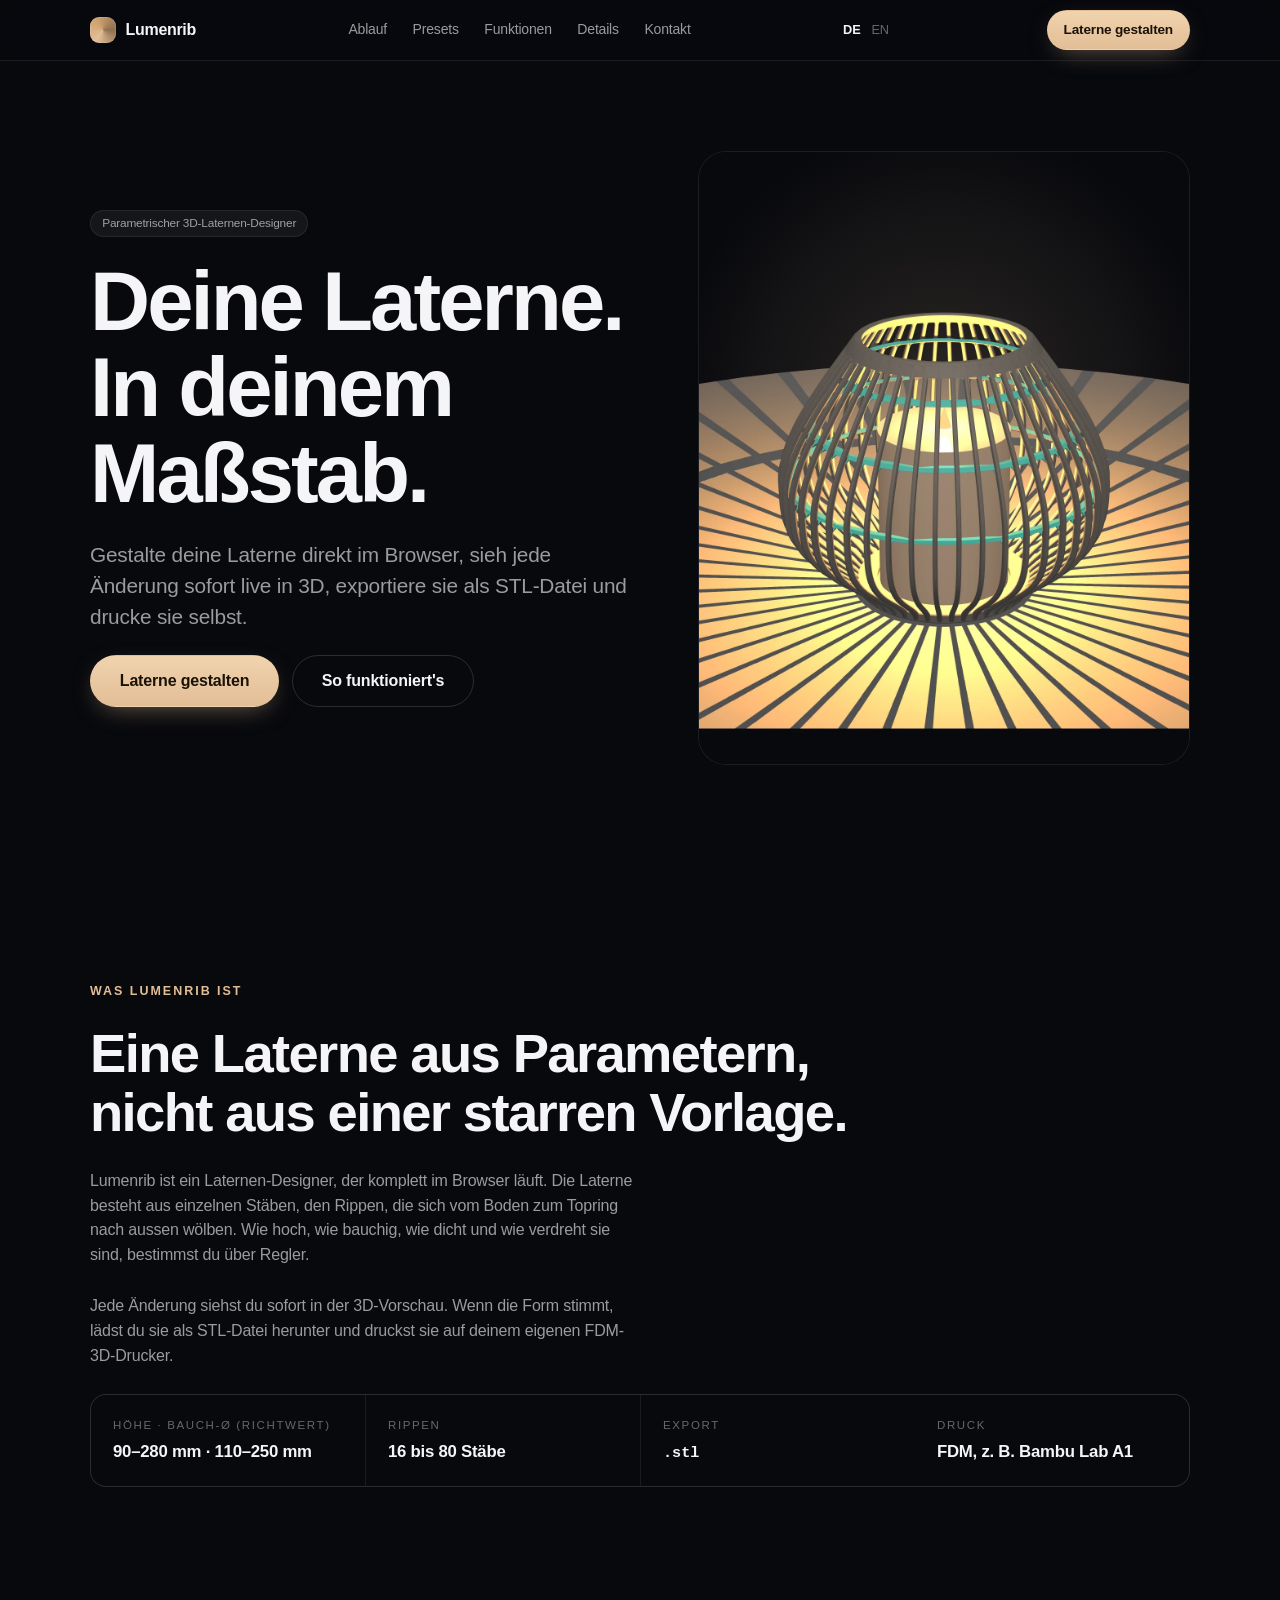
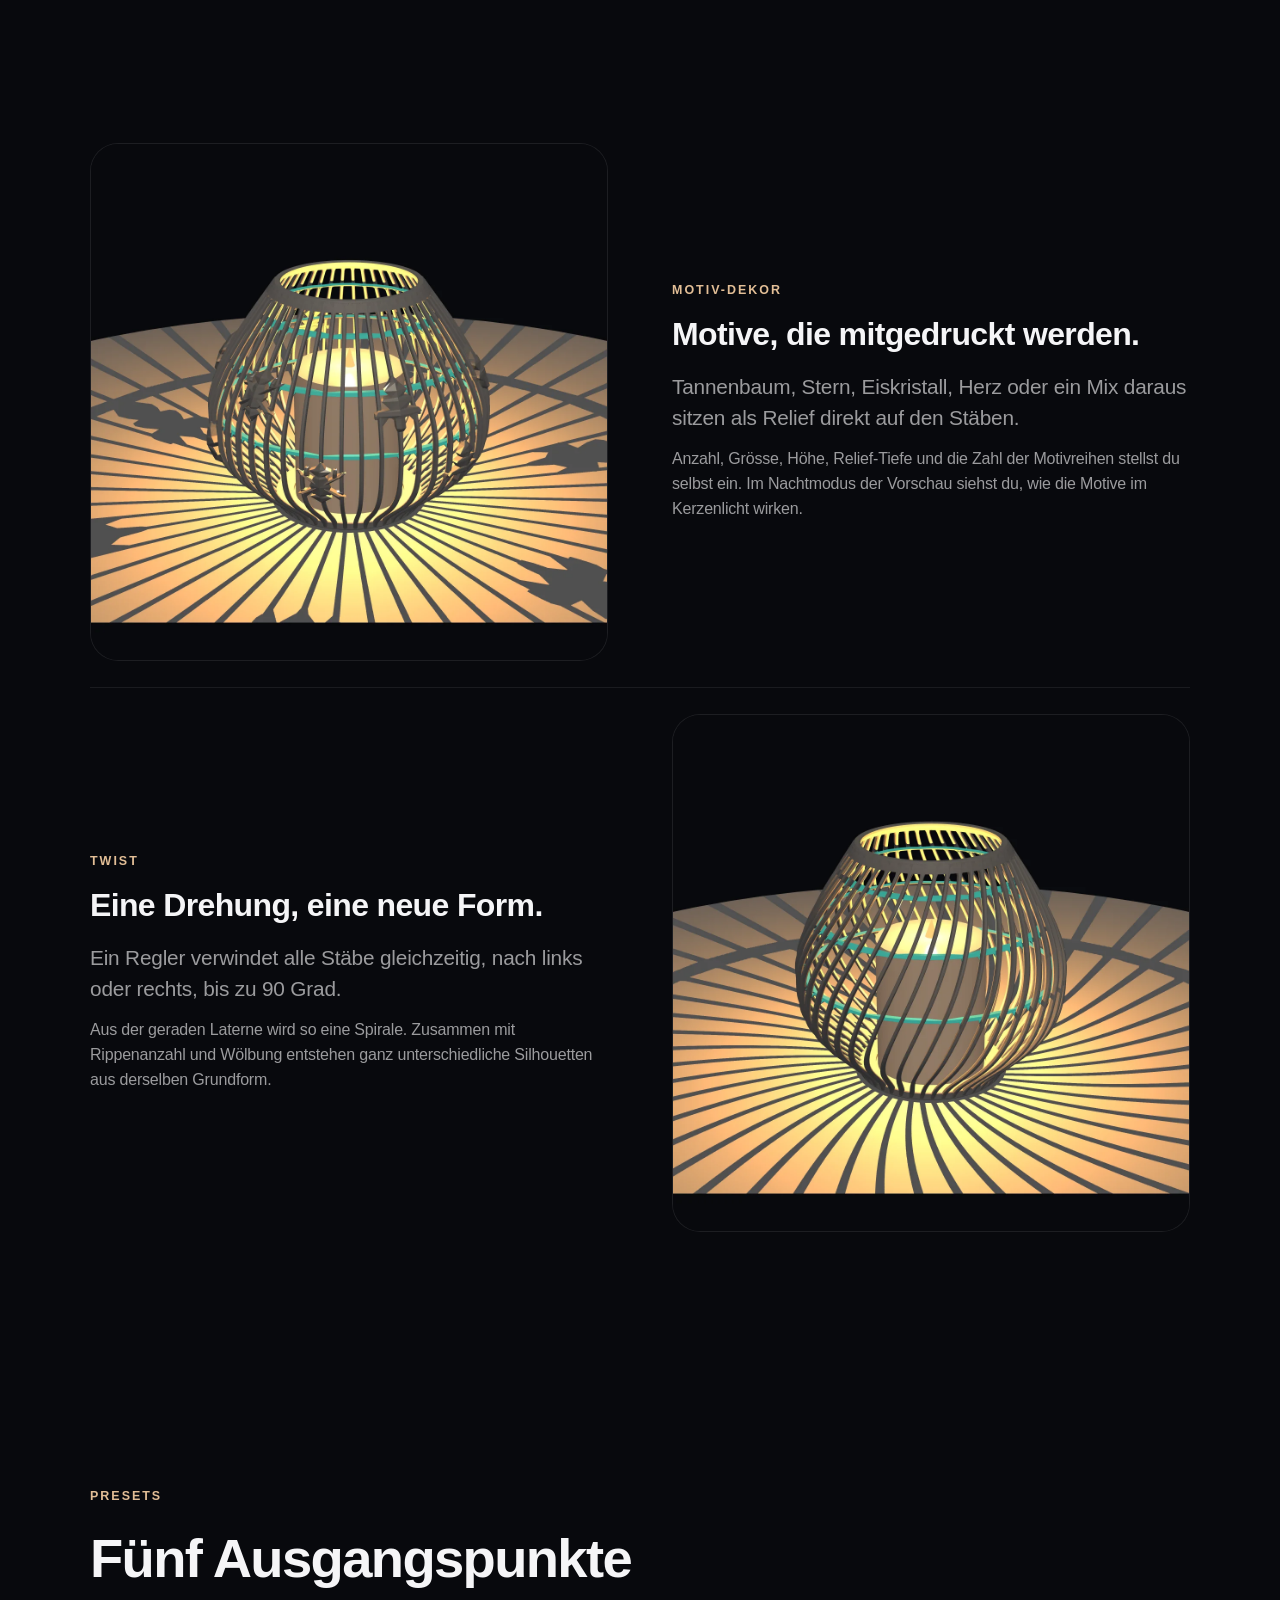
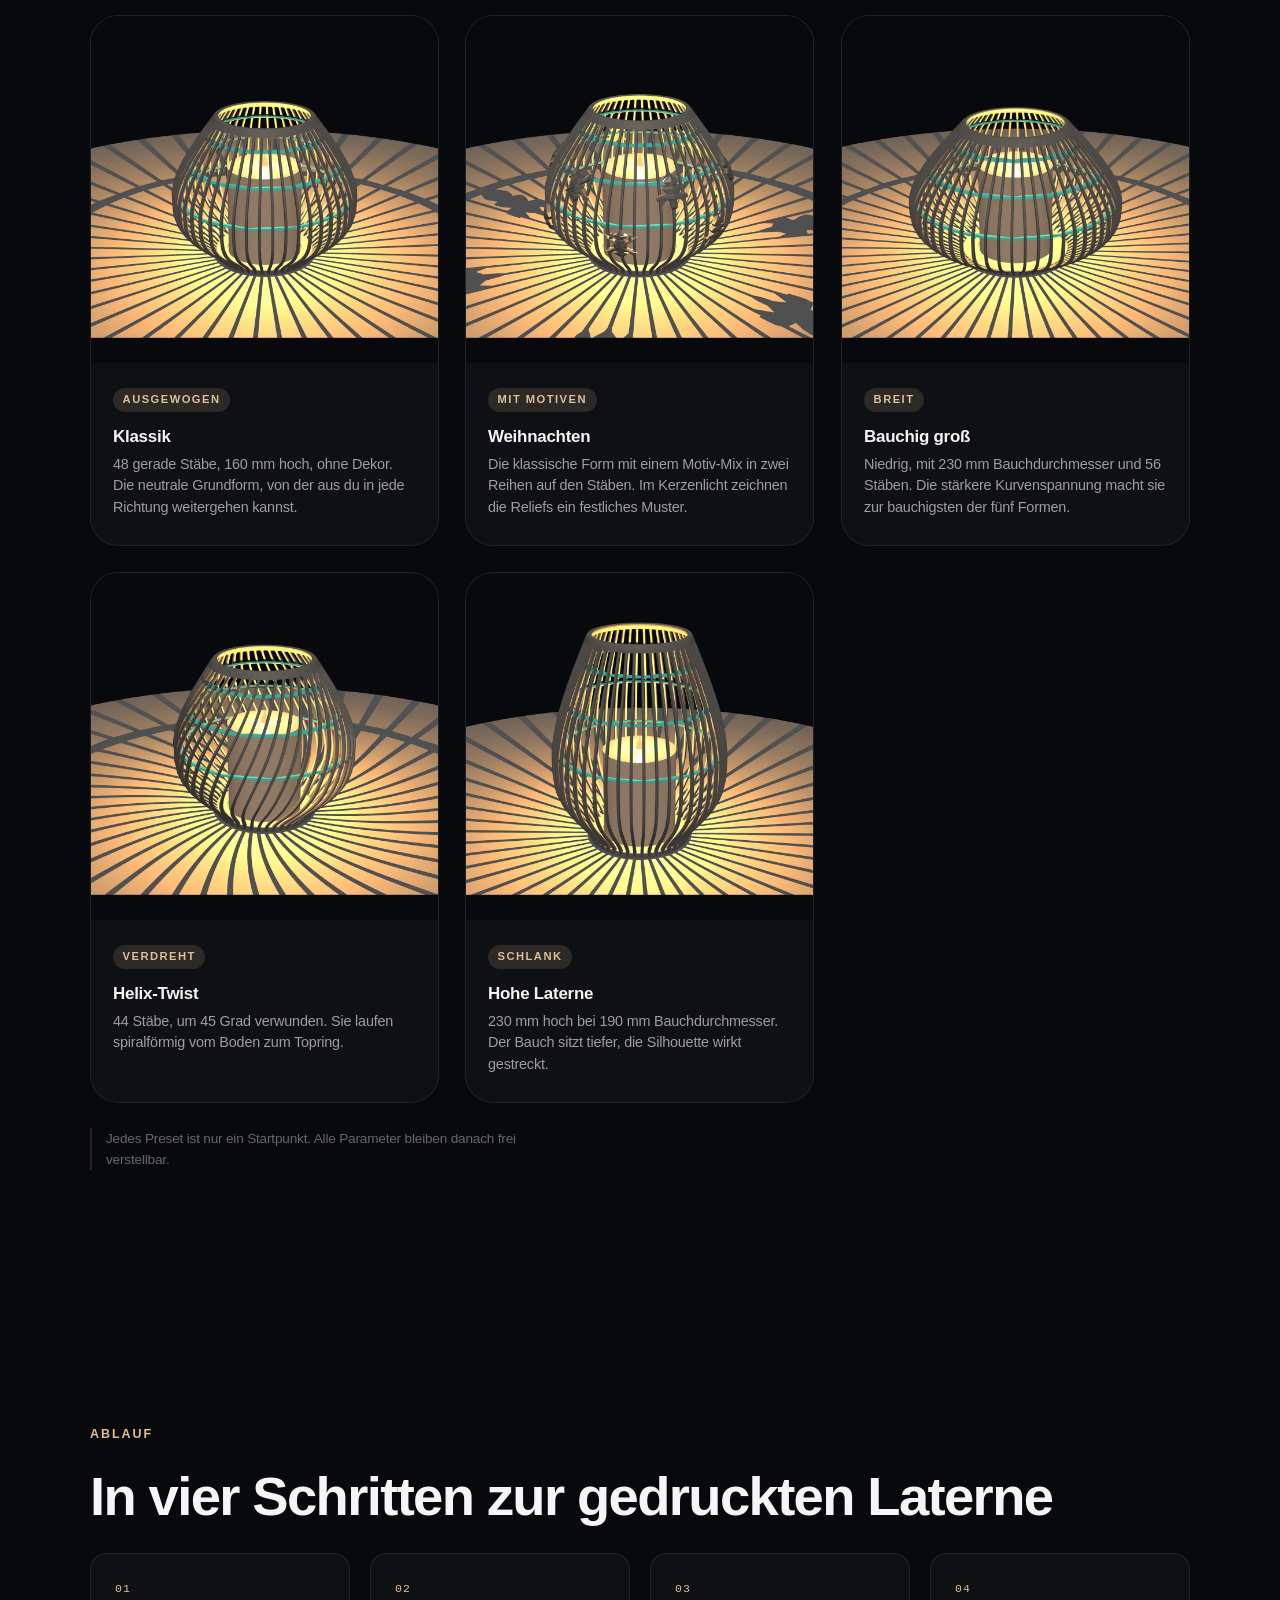
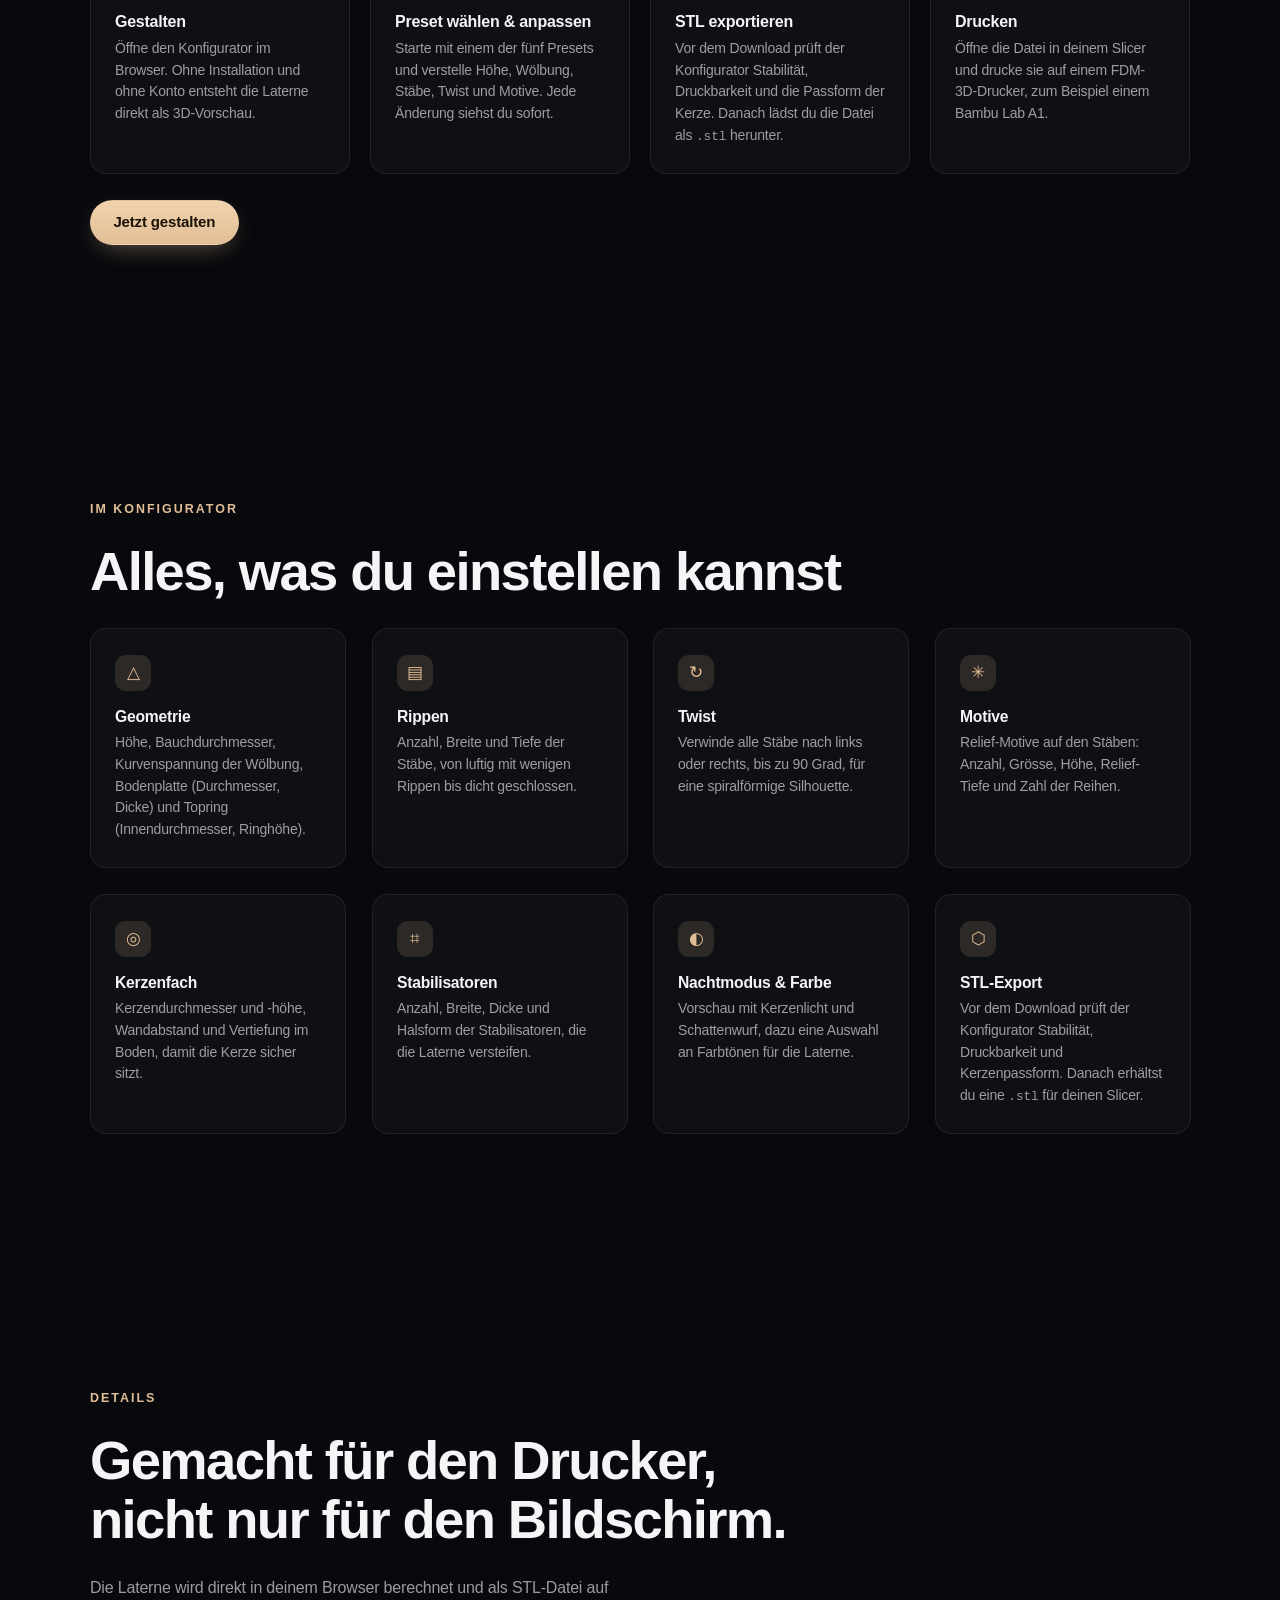
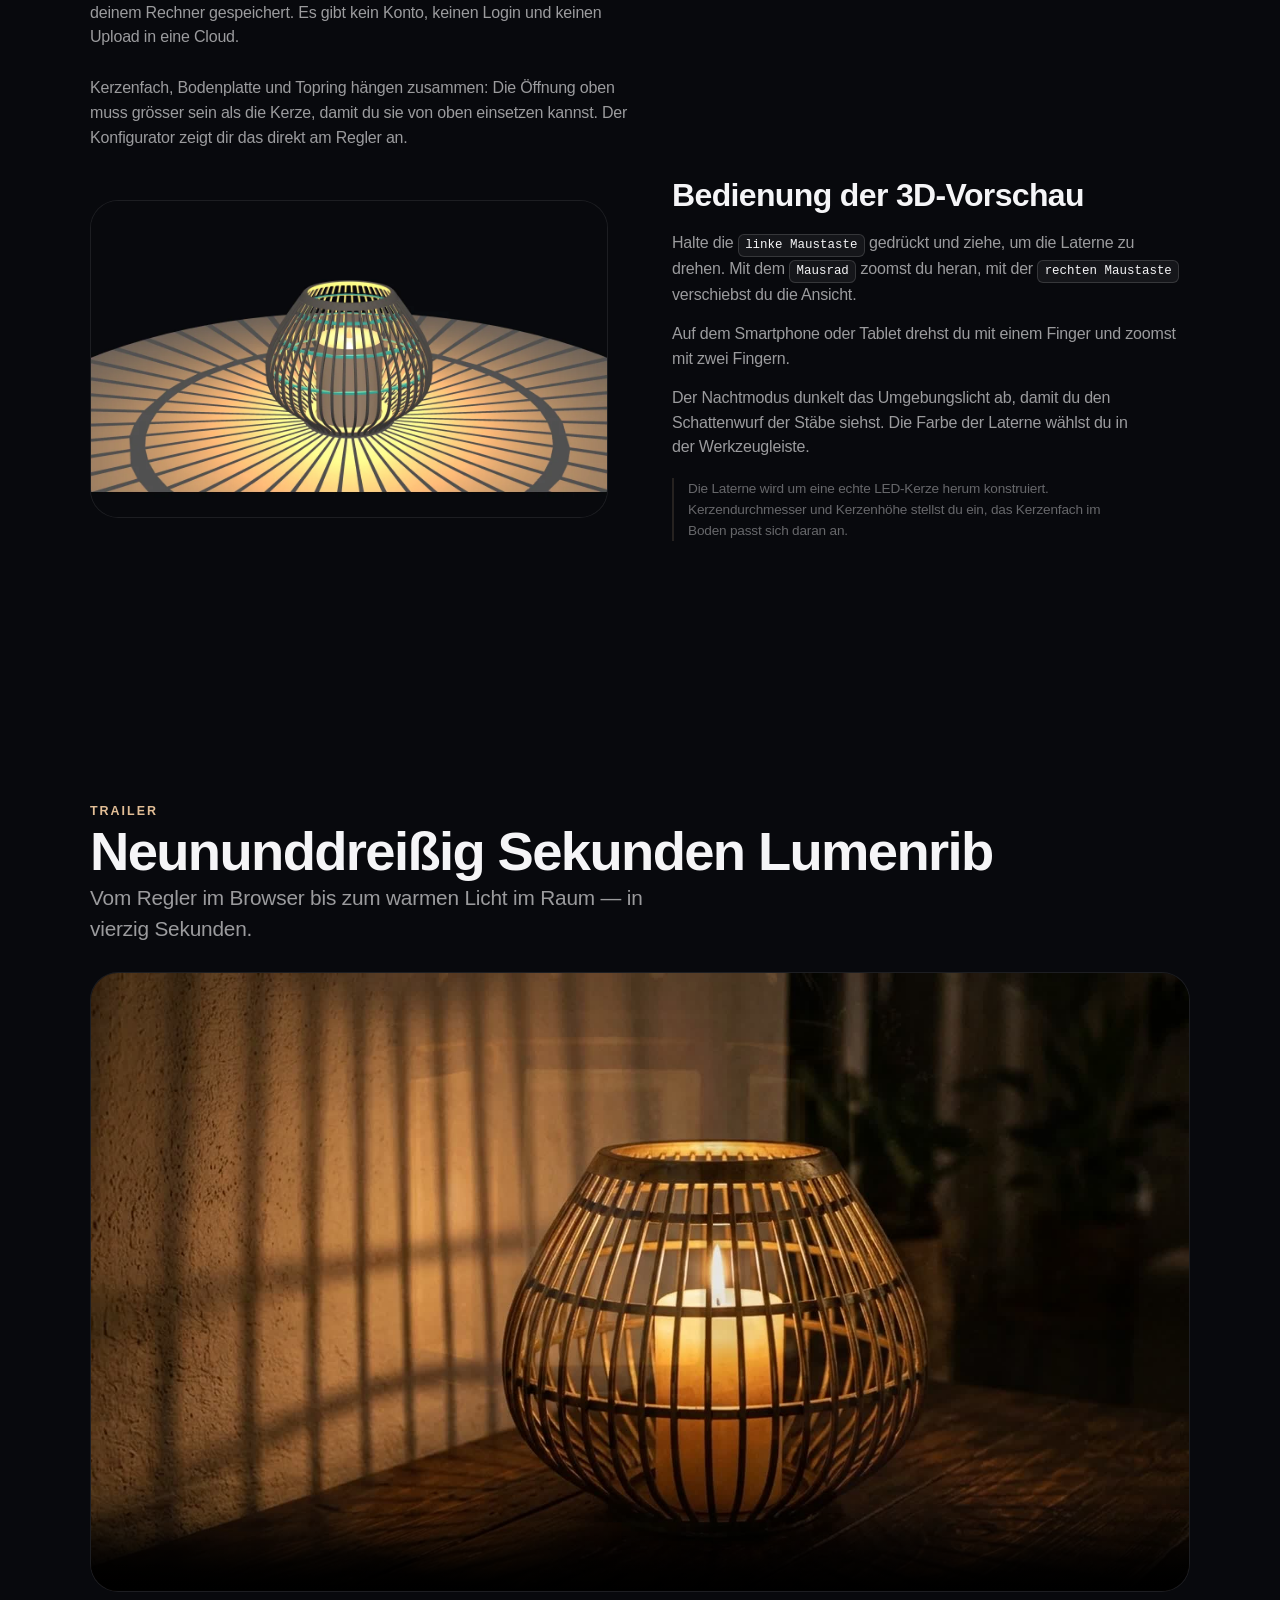
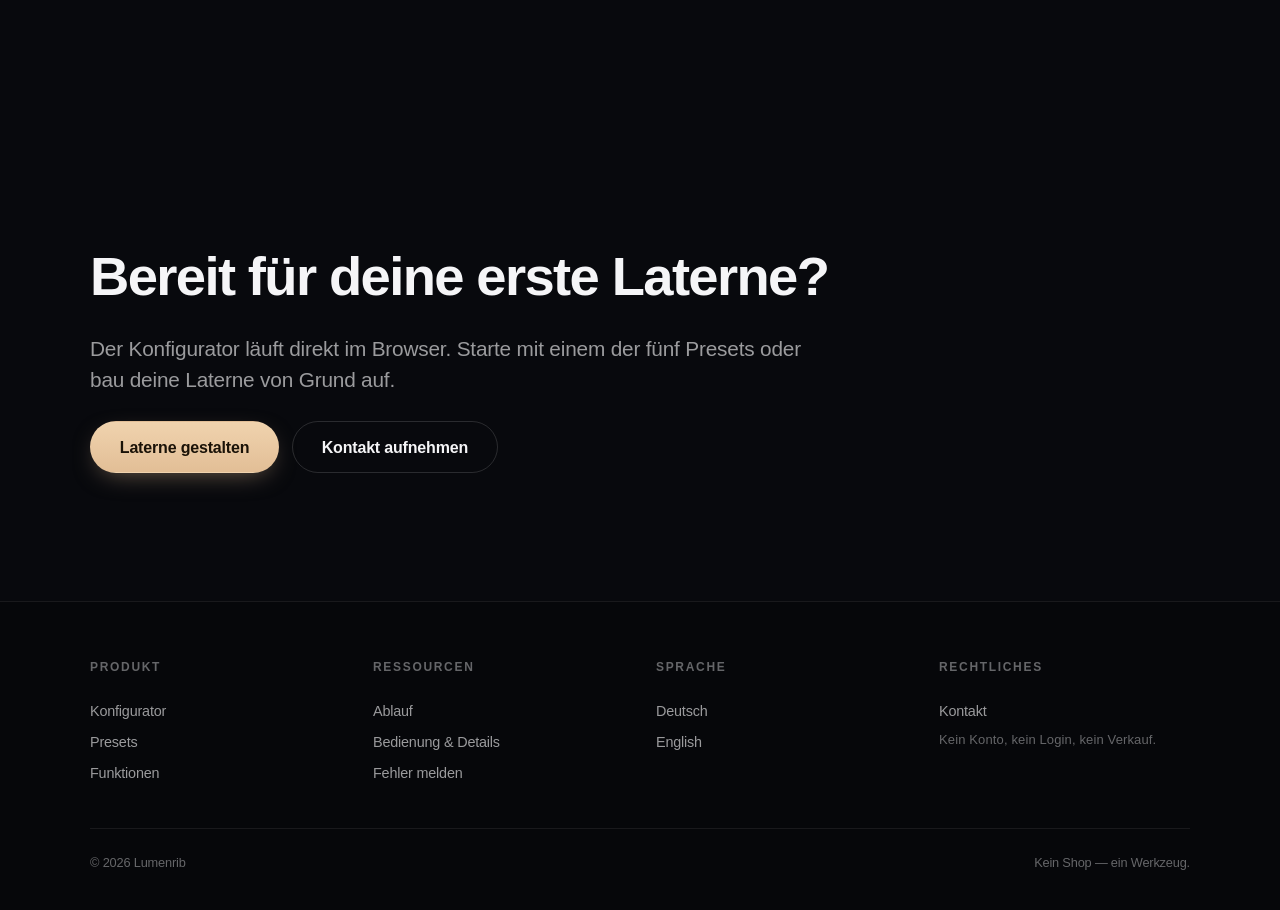
==== commit d17b3b58: "Trailer-Video auf der Startseite (DE/EN) eingebunden" ====
--- a/index.html
+++ b/index.html
@@ -10,7 +10,9 @@
   <meta property="og:type" content="website">
   <meta property="og:title" content="Lumenrib — Parametrische 3D-Laternen selbst gestalten">
   <meta property="og:description" content="Laterne im Browser gestalten, live in 3D ansehen, als STL exportieren und selbst drucken.">
-  <meta property="og:image" content="assets/img/wide-hero.webp">
+  <meta property="og:image" content="https://lumenrib.netlify.app/assets/img/wide-hero.webp">
+  <meta property="og:url" content="https://lumenrib.netlify.app/">
+  <link rel="canonical" href="https://lumenrib.netlify.app/">
   <meta property="og:locale" content="de_DE">
   <meta property="og:locale:alternate" content="en_US">
 
@@ -297,6 +299,23 @@
       </div>
     </section>
 
+    <!-- 8b · Trailer -->
+    <section class="section wrap" aria-labelledby="trailer-title">
+      <div class="reveal">
+        <p class="eyebrow">Trailer</p>
+        <h2 class="display-l" id="trailer-title">Neununddreißig Sekunden Lumenrib</h2>
+        <p class="lede">Vom Regler im Browser bis zum warmen Licht im Raum — in vierzig Sekunden.</p>
+      </div>
+      <div class="showcase__media reveal" data-reveal-delay="1" style="margin-top:28px">
+        <video src="assets/video-trailer.mp4" poster="assets/img/trailer-poster.jpg"
+               controls playsinline preload="metadata" style="width:100%;display:block"
+               aria-label="Lumenrib Trailer: vom Konfigurator zur gedruckten Laterne">
+          Dein Browser kann dieses Video nicht abspielen.
+          <a href="assets/video-trailer.mp4">Trailer herunterladen</a>
+        </video>
+      </div>
+    </section>
+
     <!-- 9 · Abschluss-CTA -->
     <section class="section wrap" aria-labelledby="cta-title">
       <div class="grid reveal">
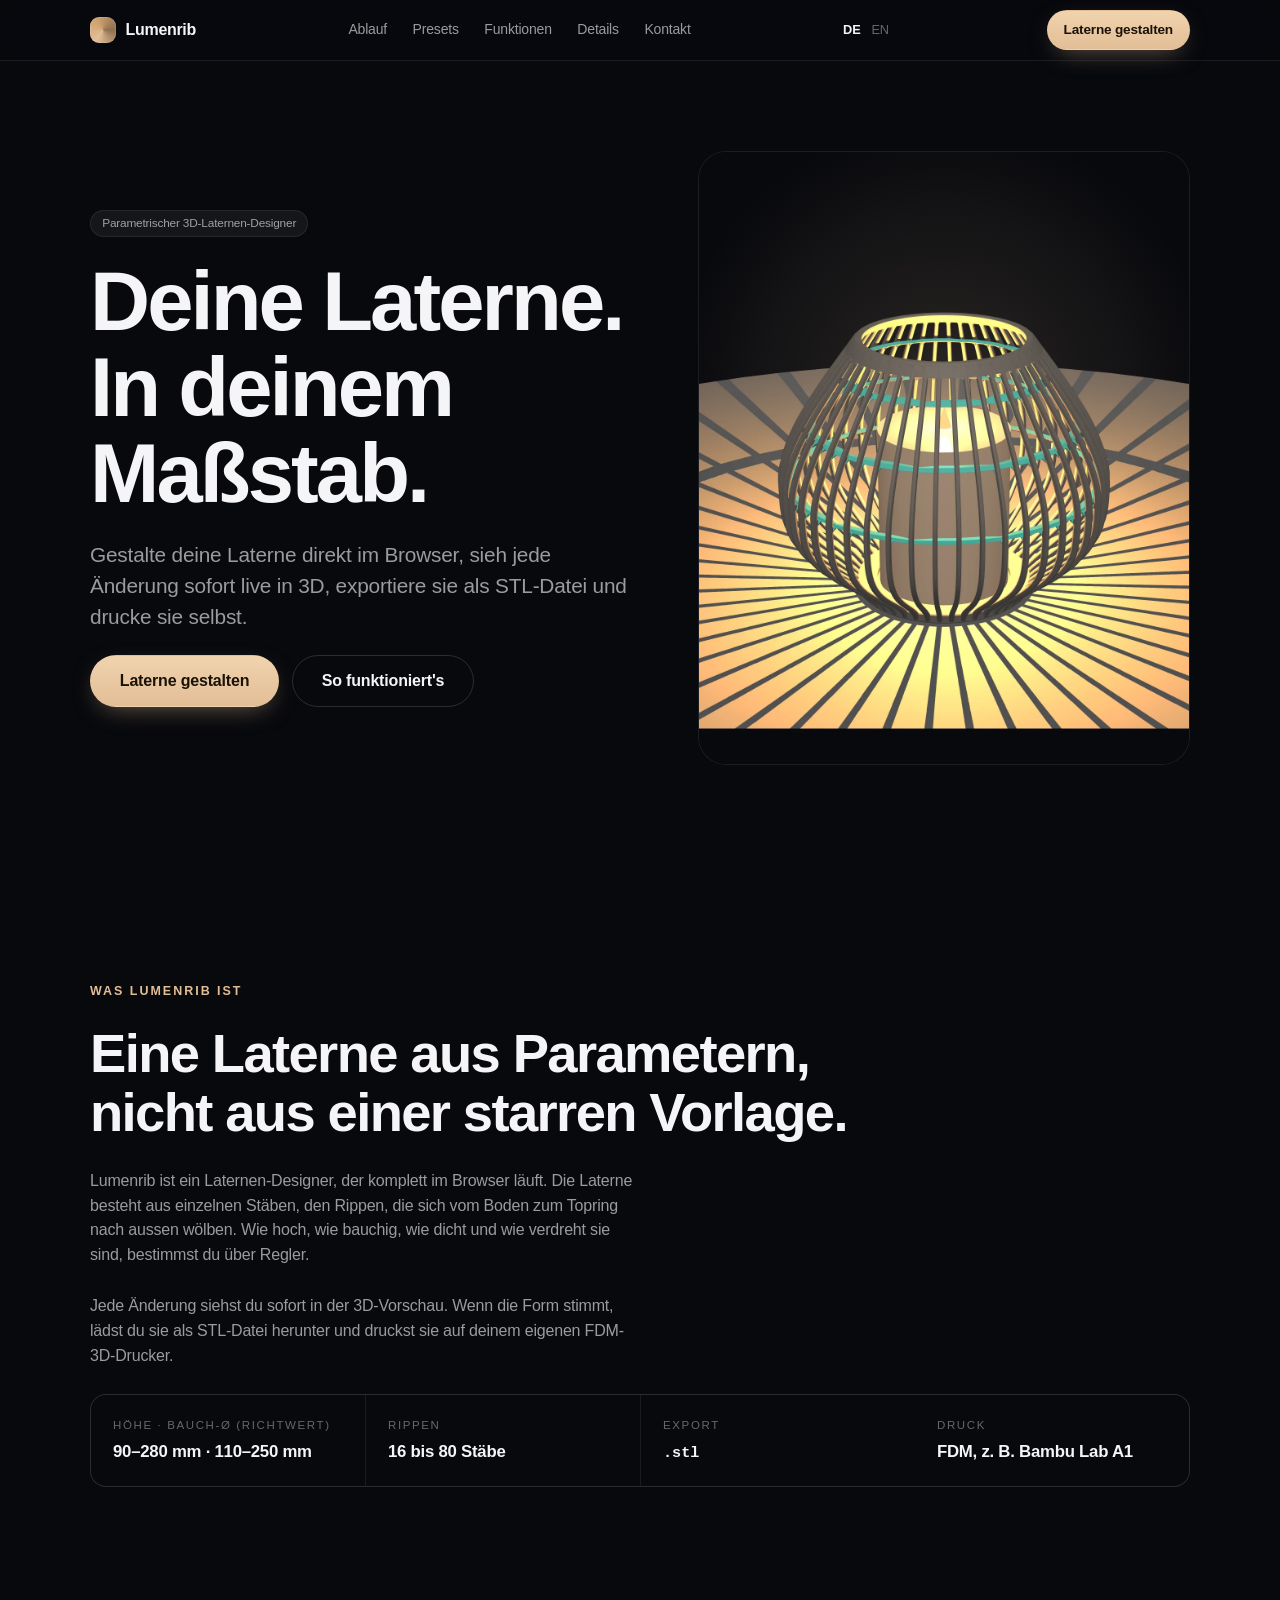
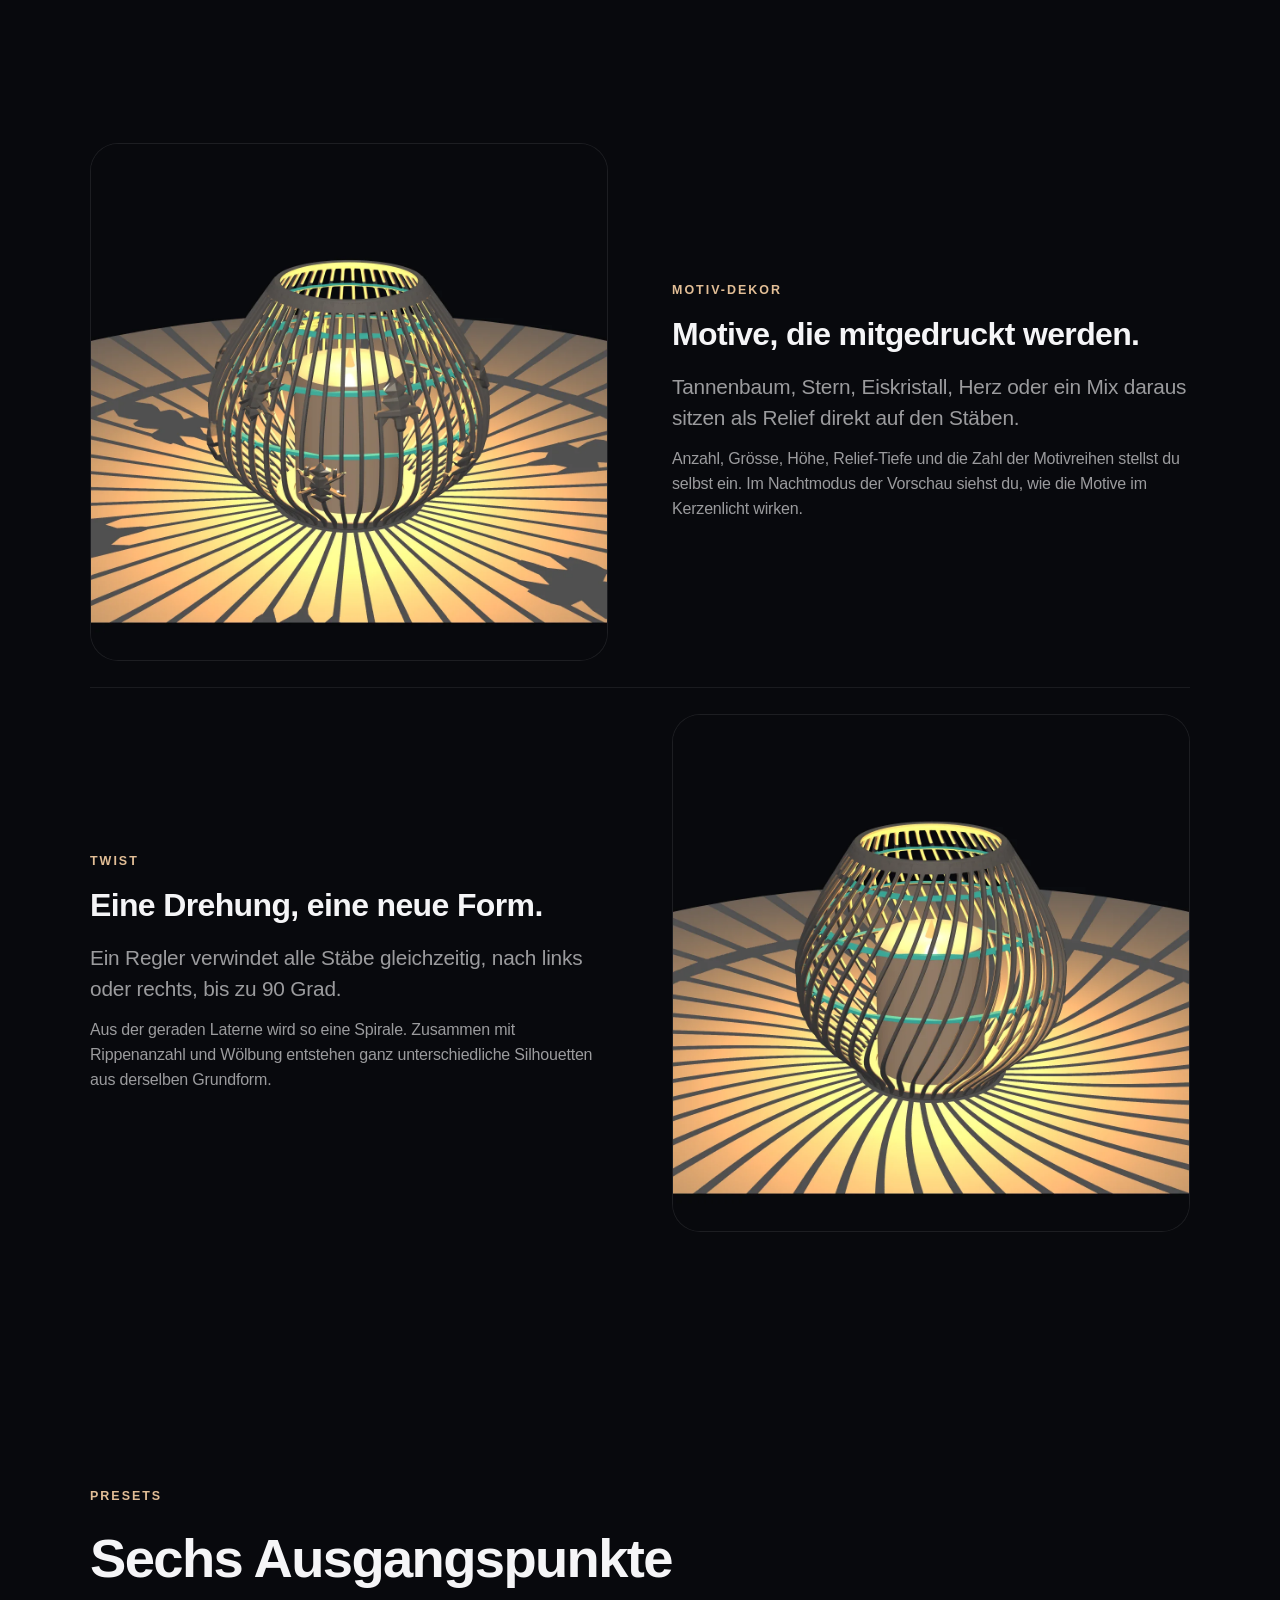
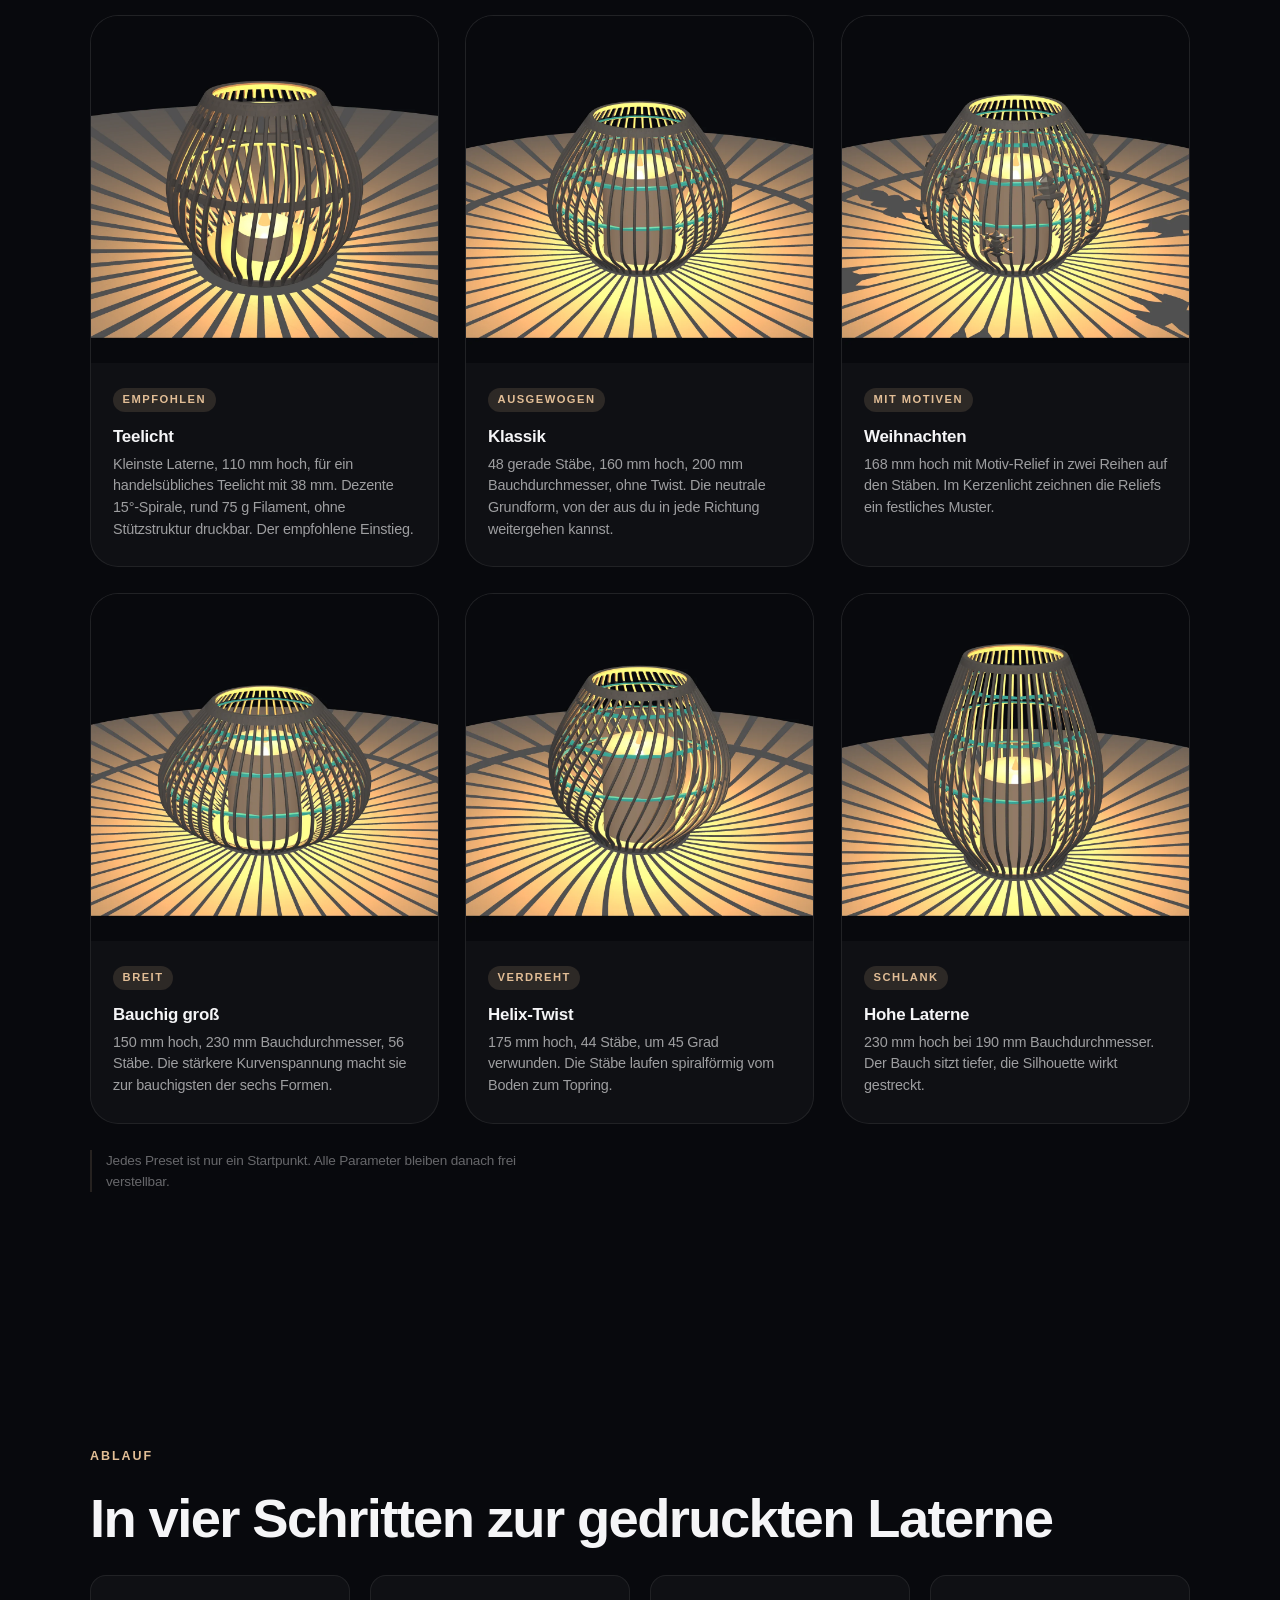
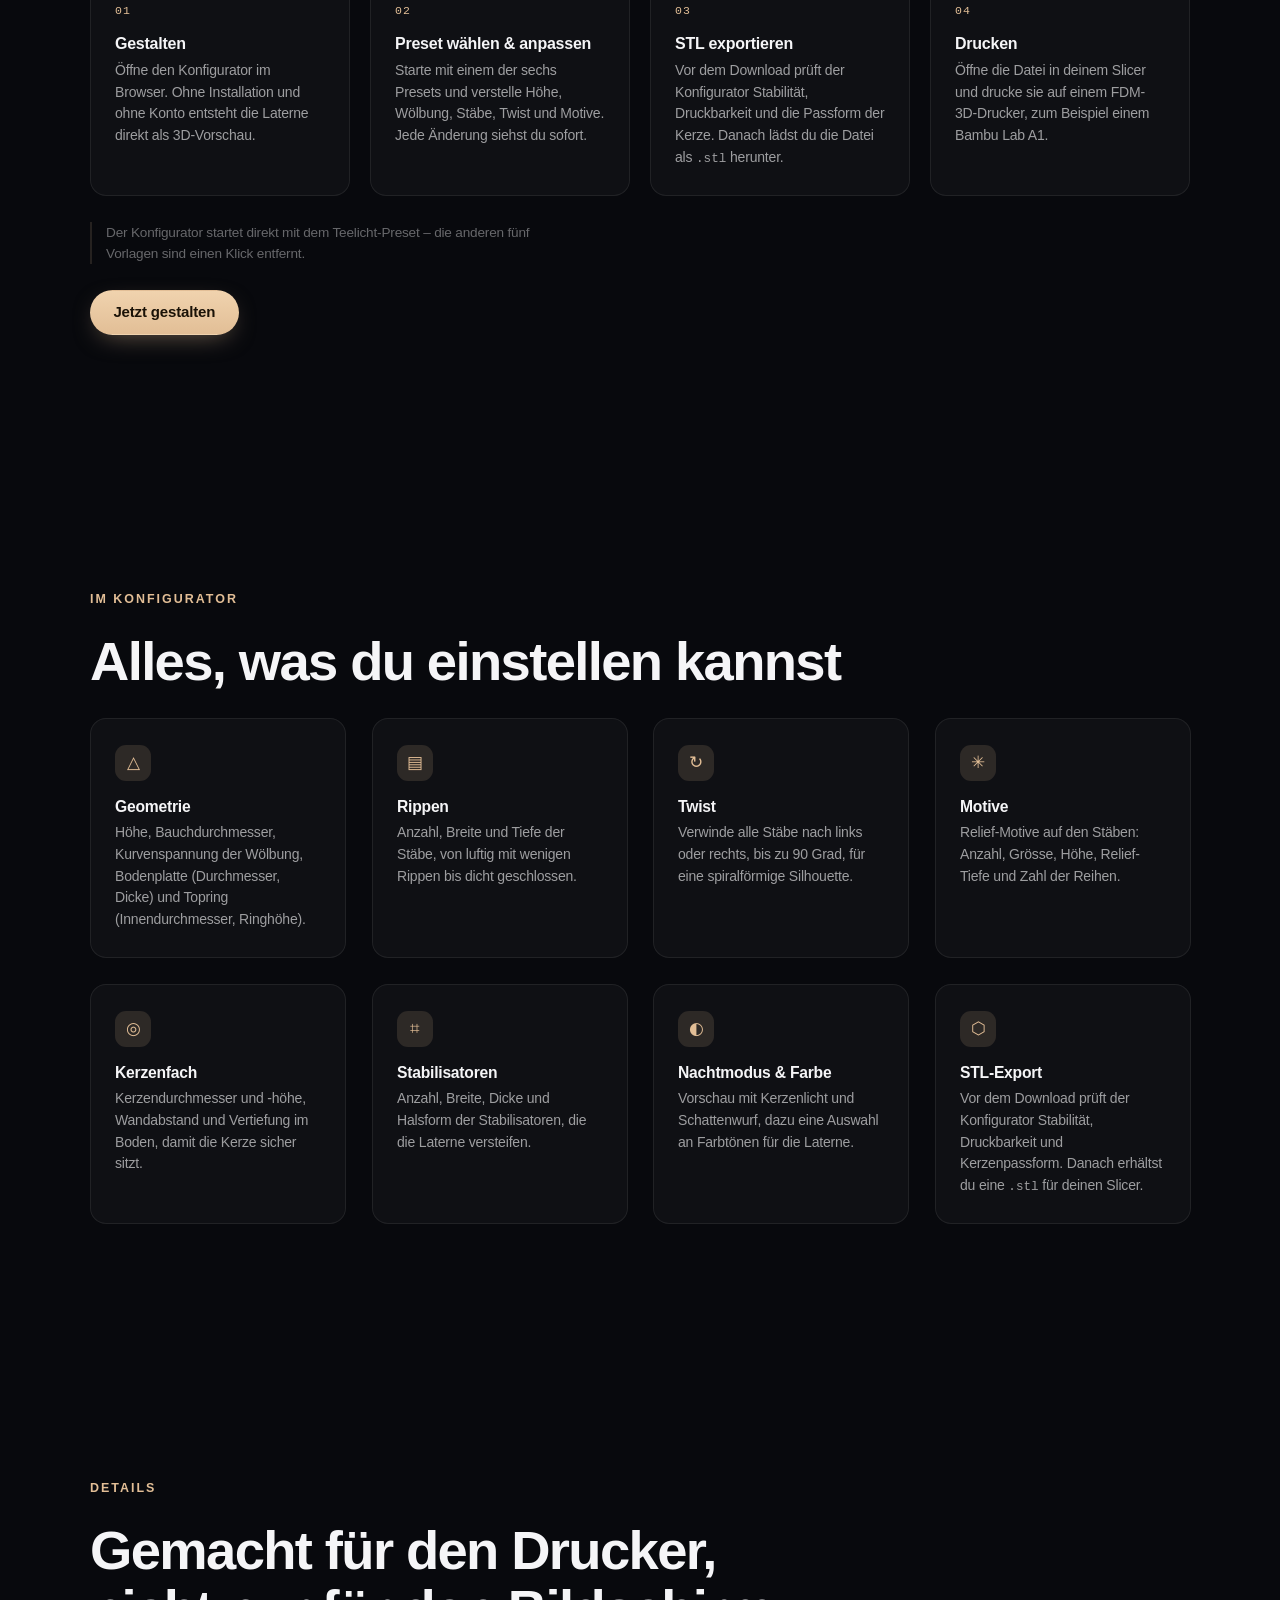
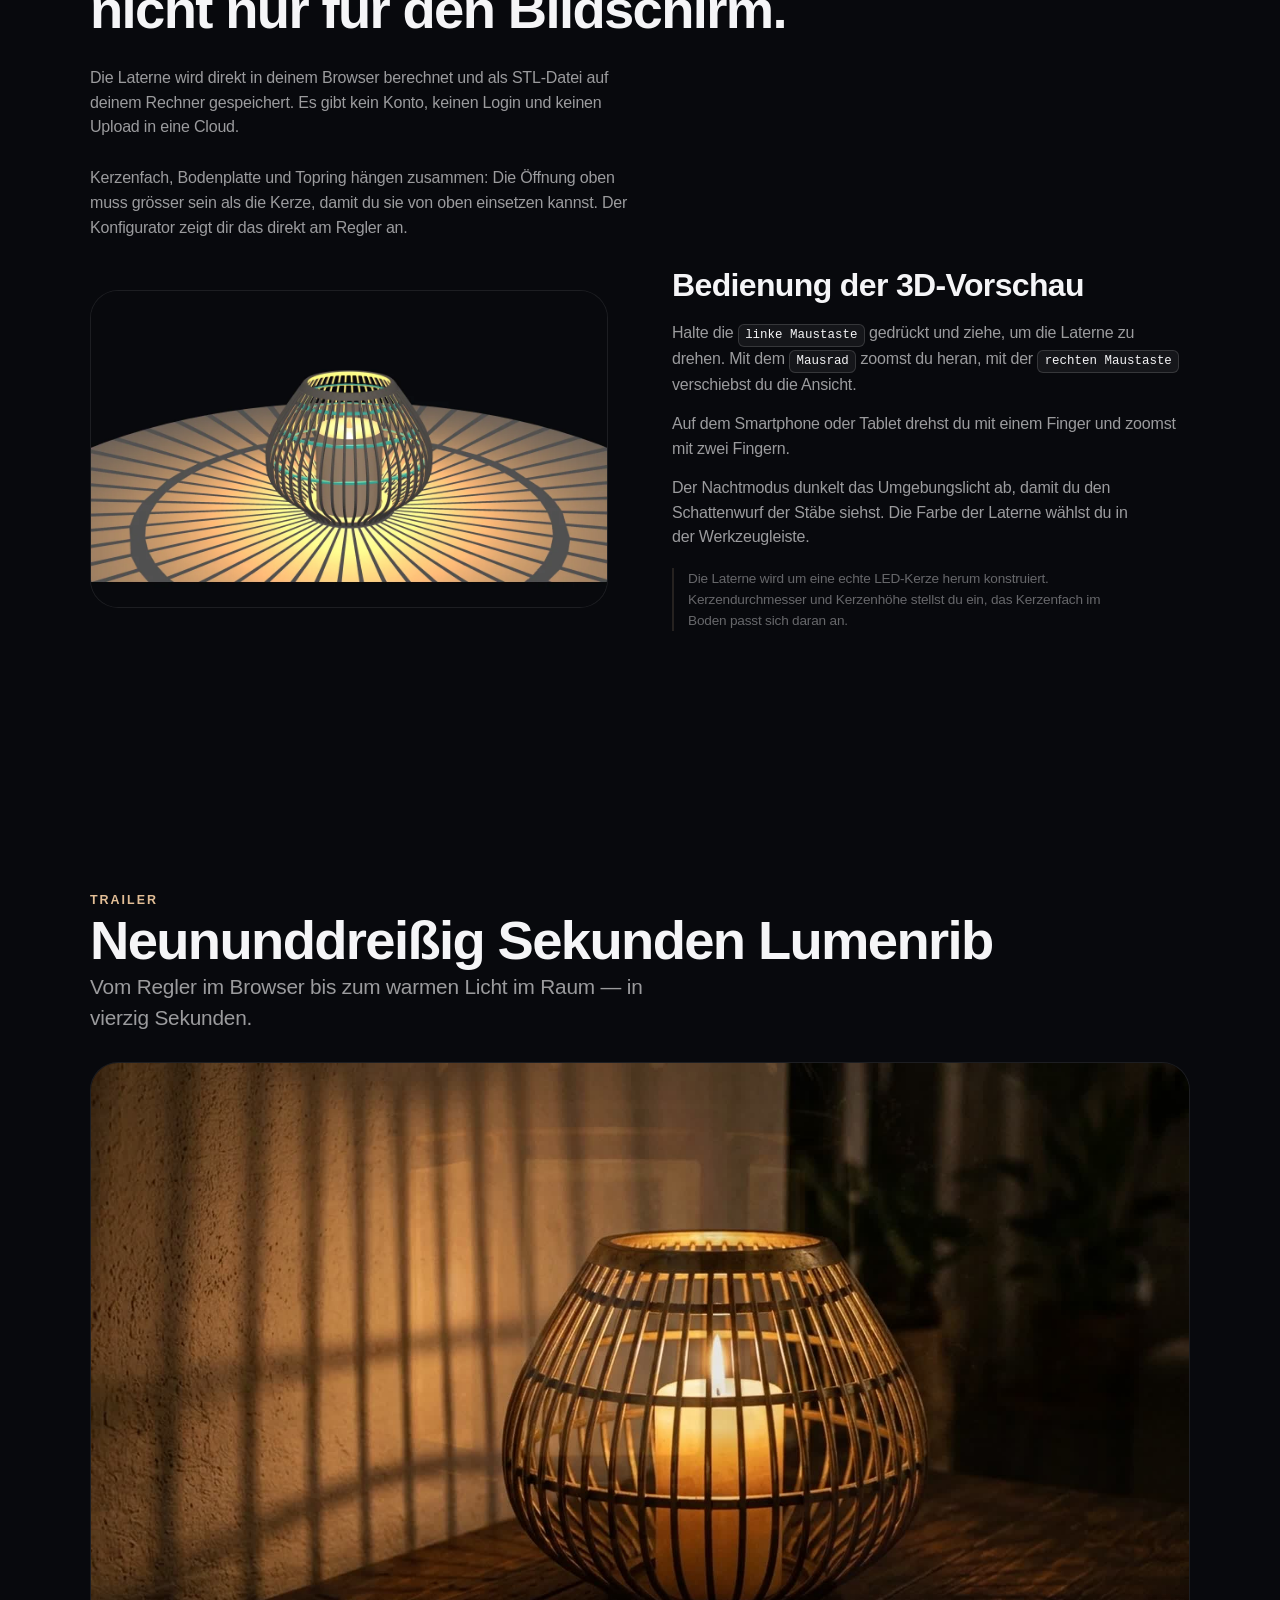
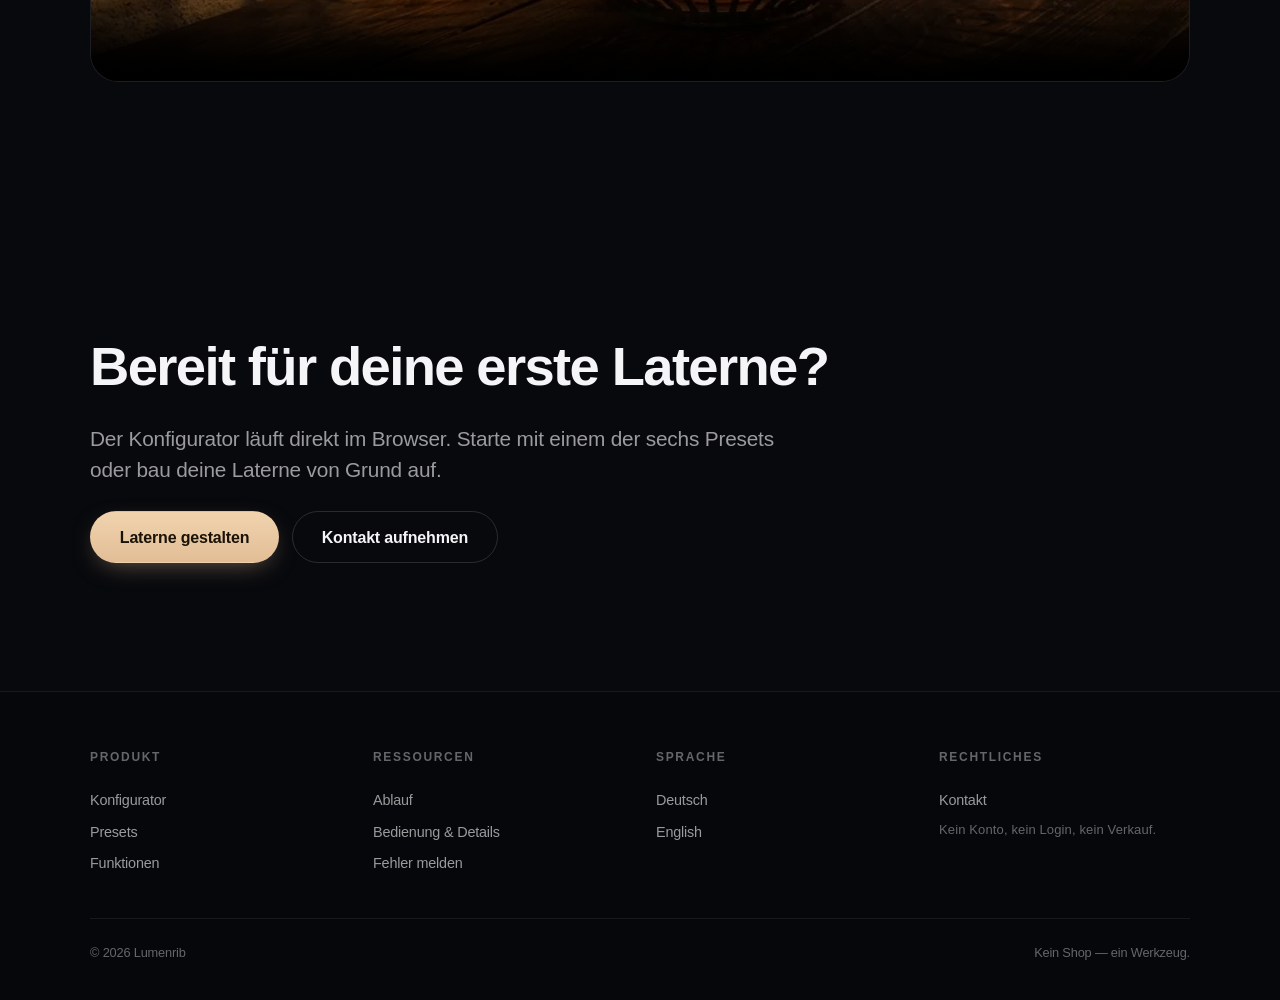
==== commit dd2b7f39: "Konfigurator DE/EN vollstaendig uebersetzt, Teelicht-Standard, Kerzenhoehe-Slider korrigiert" ====
--- a/index.html
+++ b/index.html
@@ -130,50 +130,60 @@
       <div class="grid">
         <div class="grid reveal">
           <p class="eyebrow">Presets</p>
-          <h2 class="display-l" id="presets-title">Fünf Ausgangspunkte</h2>
+          <h2 class="display-l" id="presets-title">Sechs Ausgangspunkte</h2>
         </div>
         <div class="grid grid--3">
           <article class="card reveal" data-reveal-delay="1">
             <div class="card__media">
+              <img src="assets/img/card-tealight.webp" alt="Teelicht-Preset: kleine bauchige Laterne aus dünnen Stäben, warmes Licht im Inneren wirft ein radiales Schattenmuster" width="1200" height="1200" loading="lazy" decoding="async">
+            </div>
+            <div class="card__body">
+              <span class="card__tag">Empfohlen</span>
+              <h3 class="card__title">Teelicht</h3>
+              <p class="card__text">Kleinste Laterne, 110 mm hoch, für ein handelsübliches Teelicht mit 38 mm. Dezente 15°-Spirale, rund 75 g Filament, ohne Stützstruktur druckbar. Der empfohlene Einstieg.</p>
+            </div>
+          </article>
+          <article class="card reveal" data-reveal-delay="2">
+            <div class="card__media">
               <img src="assets/img/card-classic.webp" alt="Preset Klassik: gerade Laterne mit 48 Stäben ohne Dekor" width="1200" height="1200" loading="lazy" decoding="async">
             </div>
             <div class="card__body">
               <span class="card__tag">Ausgewogen</span>
               <h3 class="card__title">Klassik</h3>
-              <p class="card__text">48 gerade Stäbe, 160 mm hoch, ohne Dekor. Die neutrale Grundform, von der aus du in jede Richtung weitergehen kannst.</p>
-            </div>
-          </article>
-          <article class="card reveal" data-reveal-delay="2">
+              <p class="card__text">48 gerade Stäbe, 160 mm hoch, 200 mm Bauchdurchmesser, ohne Twist. Die neutrale Grundform, von der aus du in jede Richtung weitergehen kannst.</p>
+            </div>
+          </article>
+          <article class="card reveal" data-reveal-delay="3">
             <div class="card__media">
               <img src="assets/img/card-xmas.webp" alt="Preset Weihnachten: Laterne mit Motiven in zwei Reihen" width="1200" height="1200" loading="lazy" decoding="async">
             </div>
             <div class="card__body">
               <span class="card__tag">Mit Motiven</span>
               <h3 class="card__title">Weihnachten</h3>
-              <p class="card__text">Die klassische Form mit einem Motiv-Mix in zwei Reihen auf den Stäben. Im Kerzenlicht zeichnen die Reliefs ein festliches Muster.</p>
-            </div>
-          </article>
-          <article class="card reveal" data-reveal-delay="3">
+              <p class="card__text">168 mm hoch mit Motiv-Relief in zwei Reihen auf den Stäben. Im Kerzenlicht zeichnen die Reliefs ein festliches Muster.</p>
+            </div>
+          </article>
+          <article class="card reveal" data-reveal-delay="1">
             <div class="card__media">
               <img src="assets/img/card-lounge.webp" alt="Preset Lounge: niedrige, breite Laterne mit starker Wölbung" width="1200" height="1200" loading="lazy" decoding="async">
             </div>
             <div class="card__body">
               <span class="card__tag">Breit</span>
               <h3 class="card__title">Bauchig groß</h3>
-              <p class="card__text">Niedrig, mit 230 mm Bauchdurchmesser und 56 Stäben. Die stärkere Kurvenspannung macht sie zur bauchigsten der fünf Formen.</p>
-            </div>
-          </article>
-          <article class="card reveal" data-reveal-delay="1">
+              <p class="card__text">150 mm hoch, 230 mm Bauchdurchmesser, 56 Stäbe. Die stärkere Kurvenspannung macht sie zur bauchigsten der sechs Formen.</p>
+            </div>
+          </article>
+          <article class="card reveal" data-reveal-delay="2">
             <div class="card__media">
               <img src="assets/img/card-twist.webp" alt="Preset Twist: Laterne mit um 45 Grad verwundenen Stäben" width="1200" height="1200" loading="lazy" decoding="async">
             </div>
             <div class="card__body">
               <span class="card__tag">Verdreht</span>
               <h3 class="card__title">Helix-Twist</h3>
-              <p class="card__text">44 Stäbe, um 45 Grad verwunden. Sie laufen spiralförmig vom Boden zum Topring.</p>
-            </div>
-          </article>
-          <article class="card reveal" data-reveal-delay="2">
+              <p class="card__text">175 mm hoch, 44 Stäbe, um 45 Grad verwunden. Die Stäbe laufen spiralförmig vom Boden zum Topring.</p>
+            </div>
+          </article>
+          <article class="card reveal" data-reveal-delay="3">
             <div class="card__media">
               <img src="assets/img/card-tall.webp" alt="Preset Hoch: schlanke, hohe Laterne" width="1200" height="1200" loading="lazy" decoding="async">
             </div>
@@ -202,10 +212,10 @@
             <p class="step__text">Öffne den Konfigurator im Browser. Ohne Installation und ohne Konto entsteht die Laterne direkt als 3D-Vorschau.</p>
           </div>
           <div class="step reveal" data-reveal-delay="2">
-            <span class="step__num">02</span>
-            <h3 class="step__title">Preset wählen &amp; anpassen</h3>
-            <p class="step__text">Starte mit einem der fünf Presets und verstelle Höhe, Wölbung, Stäbe, Twist und Motive. Jede Änderung siehst du sofort.</p>
-          </div>
+                      <span class="step__num">02</span>
+                      <h3 class="step__title">Preset wählen & anpassen</h3>
+                      <p class="step__text">Starte mit einem der sechs Presets und verstelle Höhe, Wölbung, Stäbe, Twist und Motive. Jede Änderung siehst du sofort.</p>
+                    </div>
           <div class="step reveal" data-reveal-delay="3">
             <span class="step__num">03</span>
             <h3 class="step__title">STL exportieren</h3>
@@ -217,6 +227,7 @@
             <p class="step__text">Öffne die Datei in deinem Slicer und drucke sie auf einem FDM-3D-Drucker, zum Beispiel einem Bambu Lab A1.</p>
           </div>
         </div>
+        <p class="note reveal">Der Konfigurator startet direkt mit dem Teelicht-Preset – die anderen fünf Vorlagen sind einen Klick entfernt.</p>
         <div class="btn-row reveal">
           <a class="btn btn--primary" href="konfigurator.html">Jetzt gestalten</a>
         </div>
@@ -320,7 +331,7 @@
     <section class="section wrap" aria-labelledby="cta-title">
       <div class="grid reveal">
         <h2 class="display-l" id="cta-title">Bereit für deine erste Laterne?</h2>
-        <p class="lede">Der Konfigurator läuft direkt im Browser. Starte mit einem der fünf Presets oder bau deine Laterne von Grund auf.</p>
+        <p class="lede">Der Konfigurator läuft direkt im Browser. Starte mit einem der sechs Presets oder bau deine Laterne von Grund auf.</p>
         <div class="btn-row">
           <a class="btn btn--primary btn--lg" href="konfigurator.html">Laterne gestalten</a>
           <a class="btn btn--ghost btn--lg" href="kontakt.html">Kontakt aufnehmen</a>
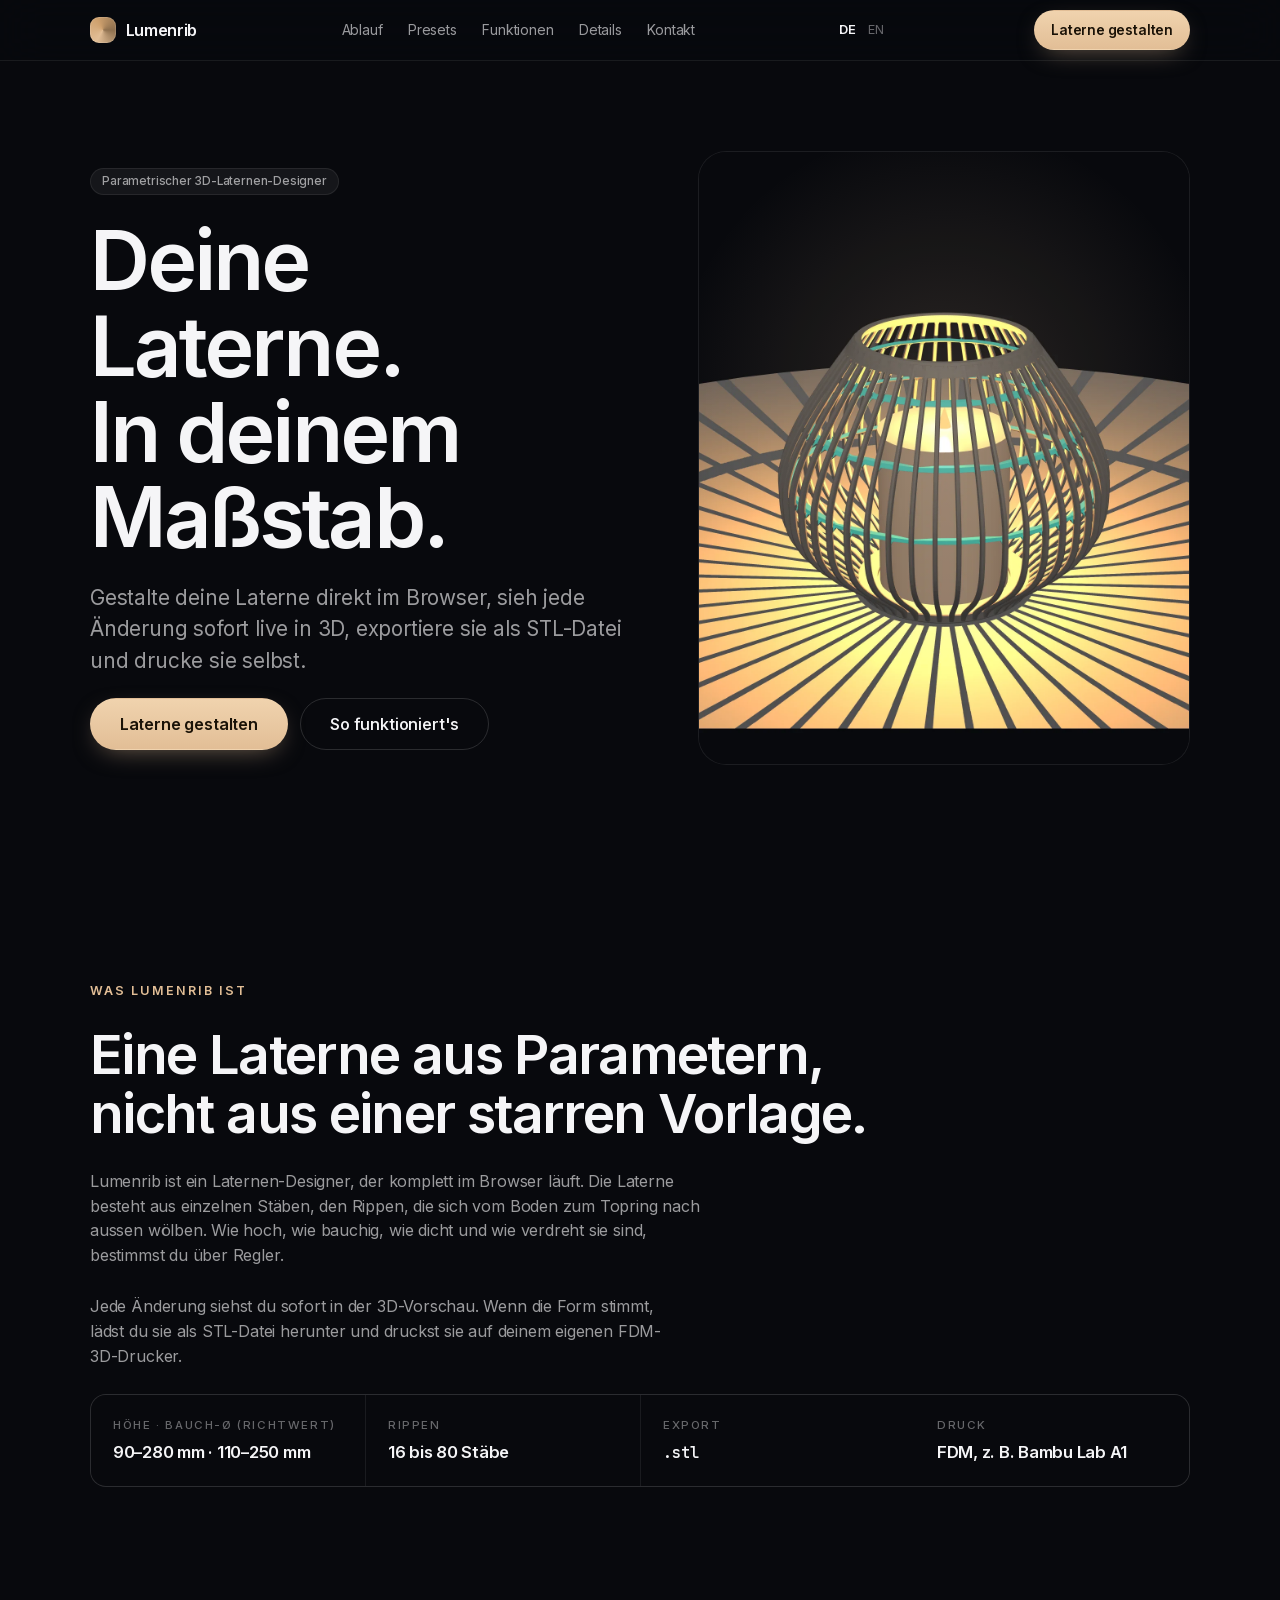
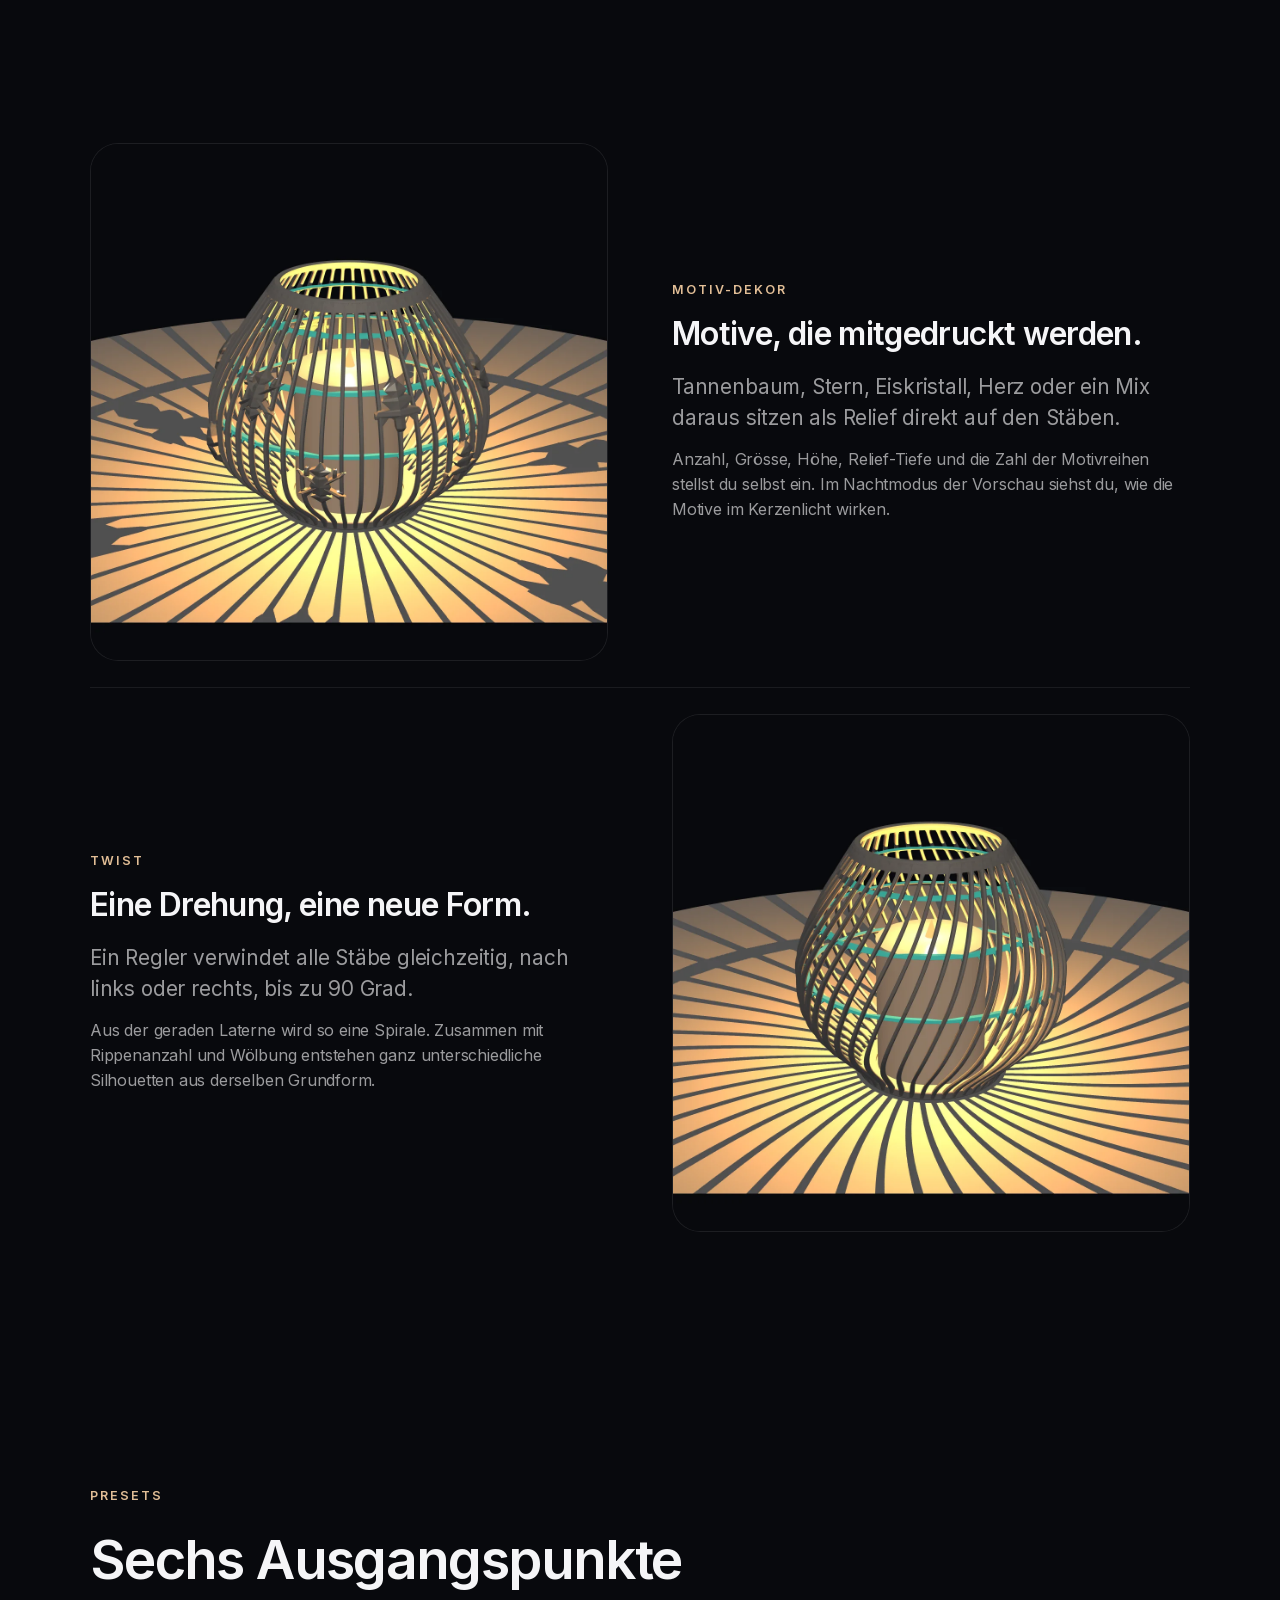
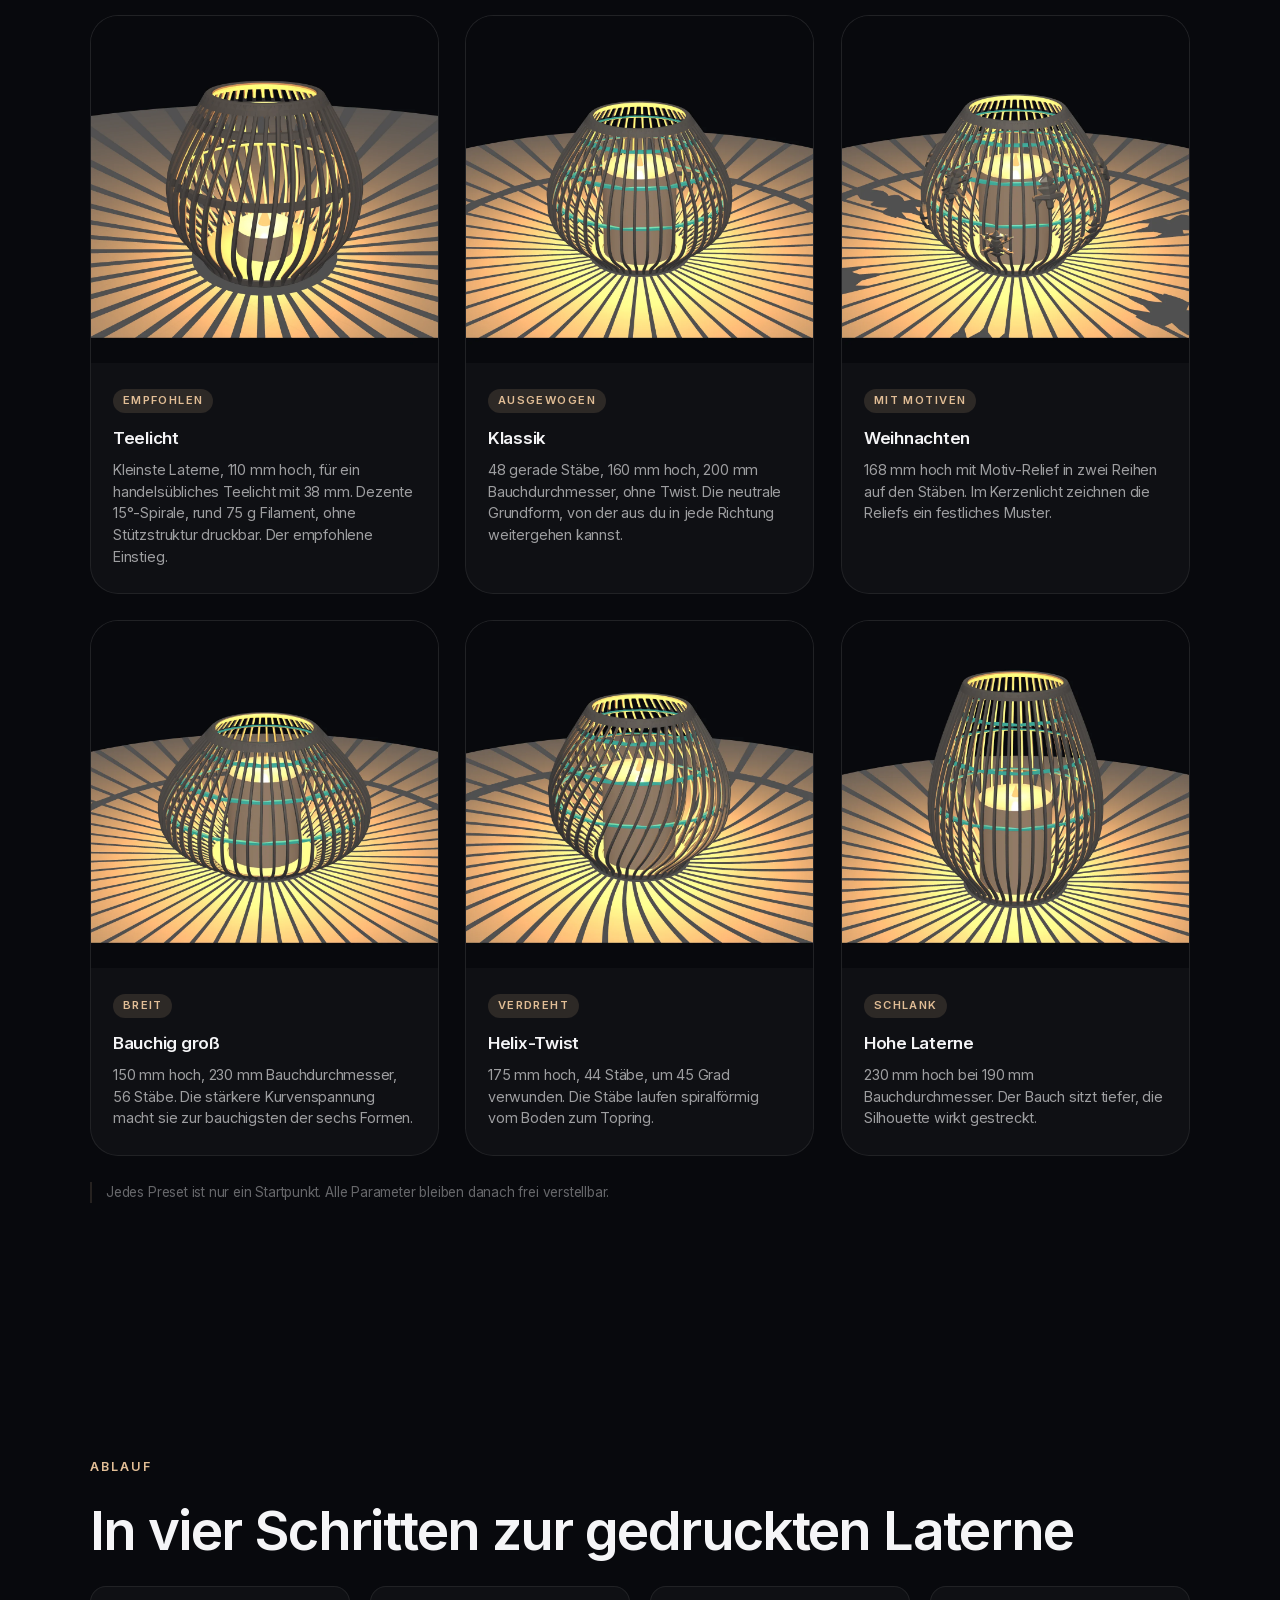
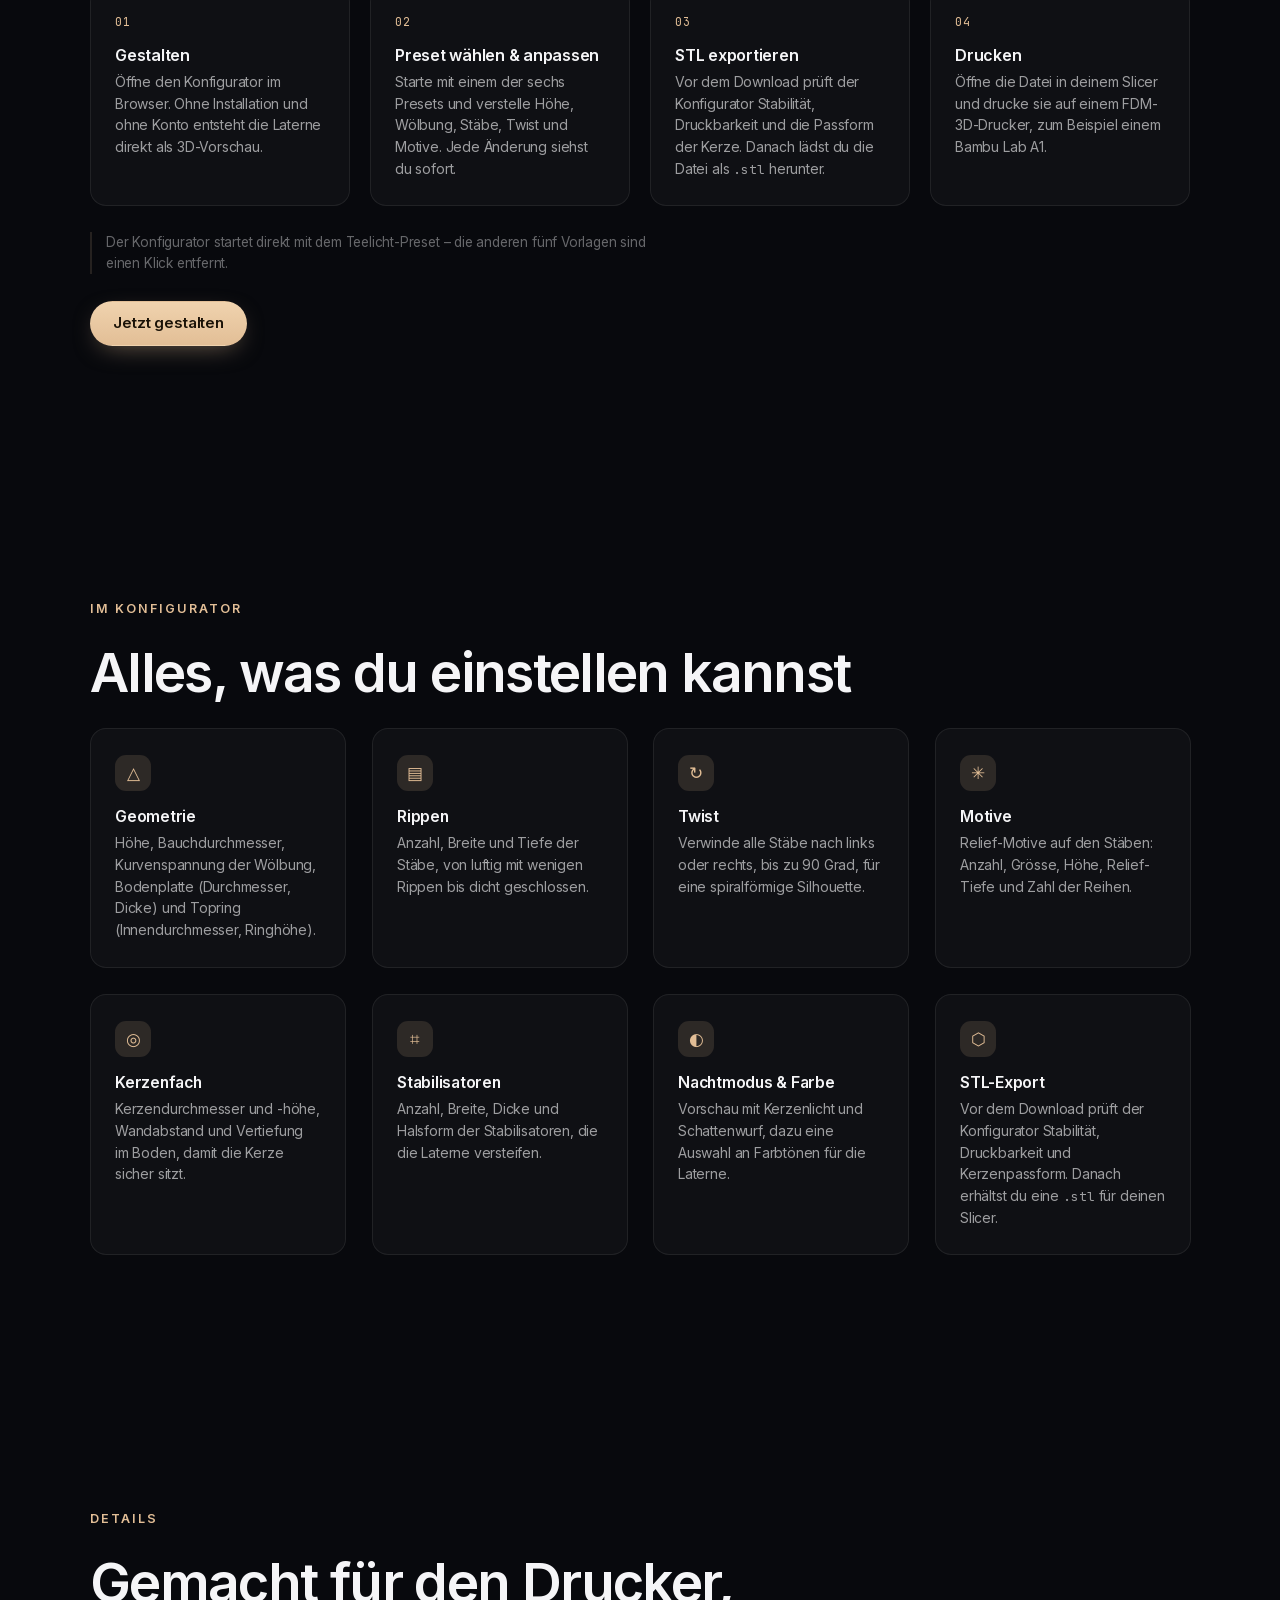
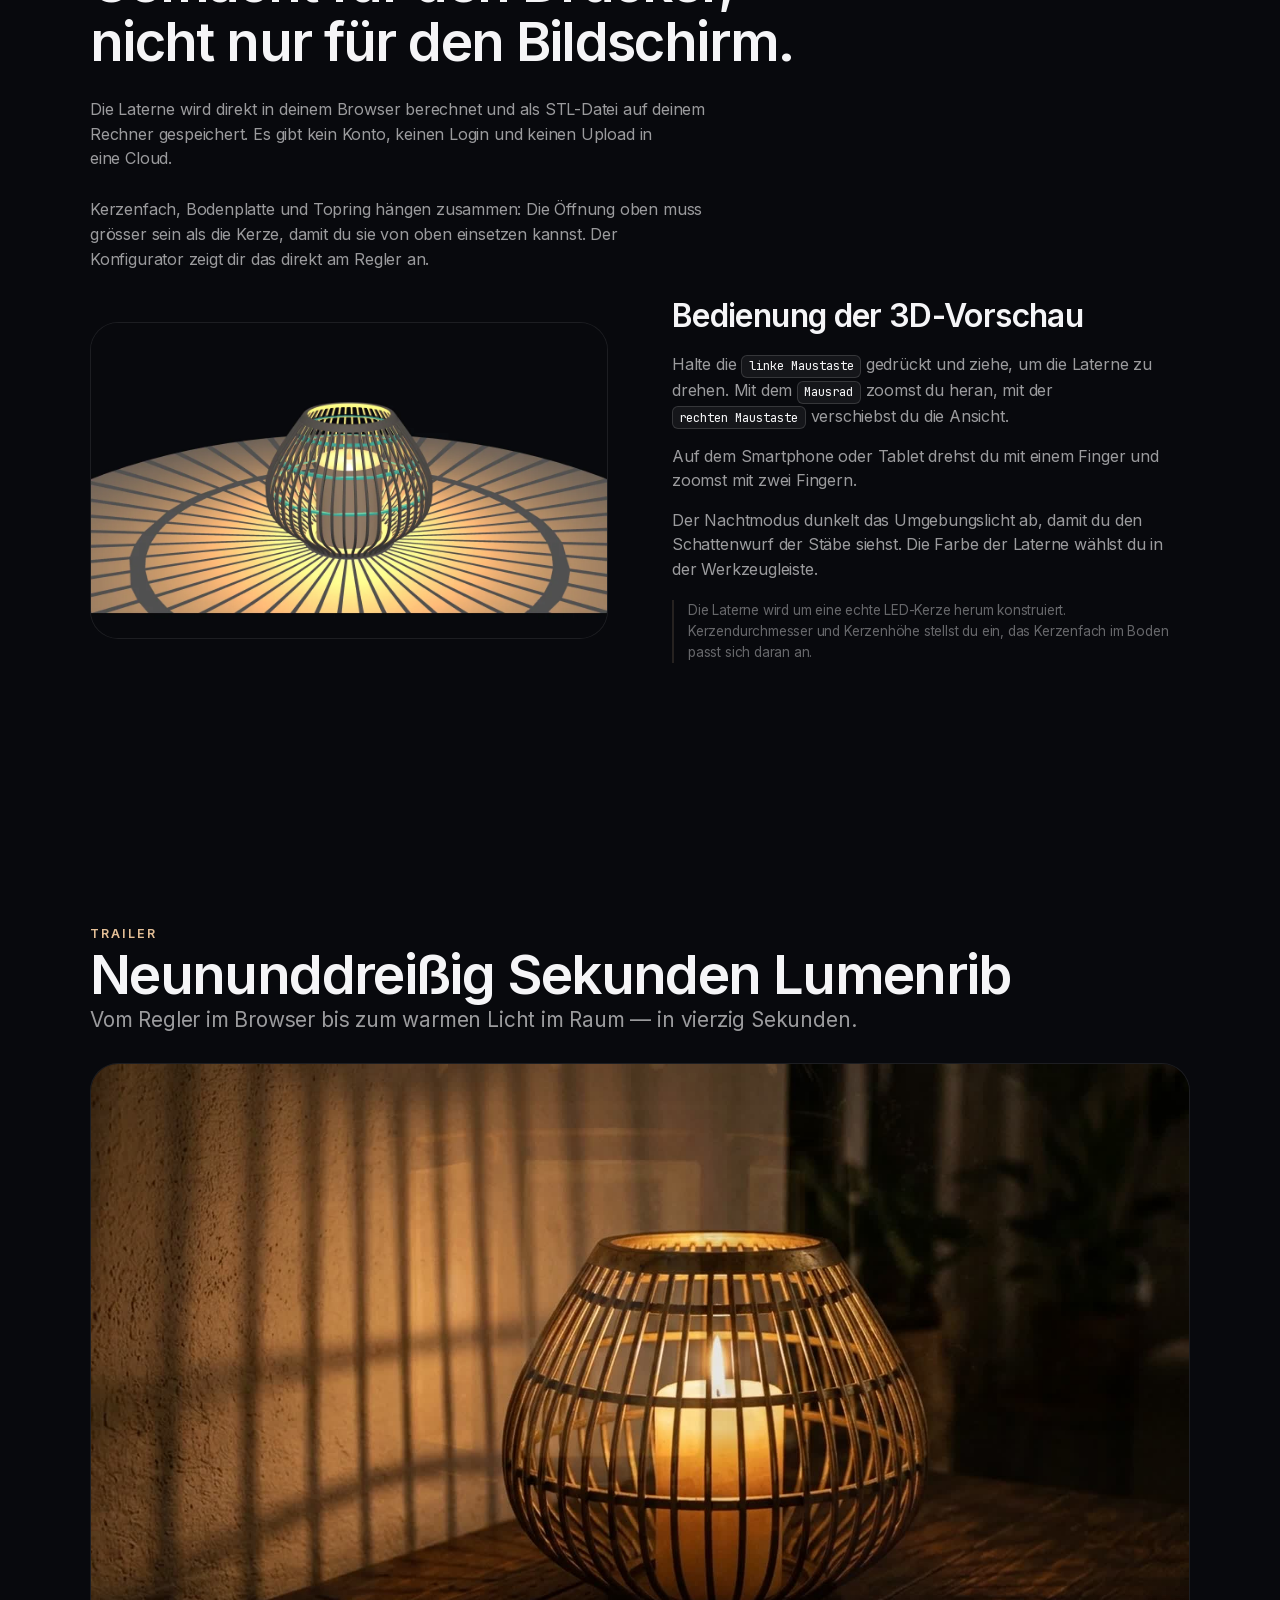
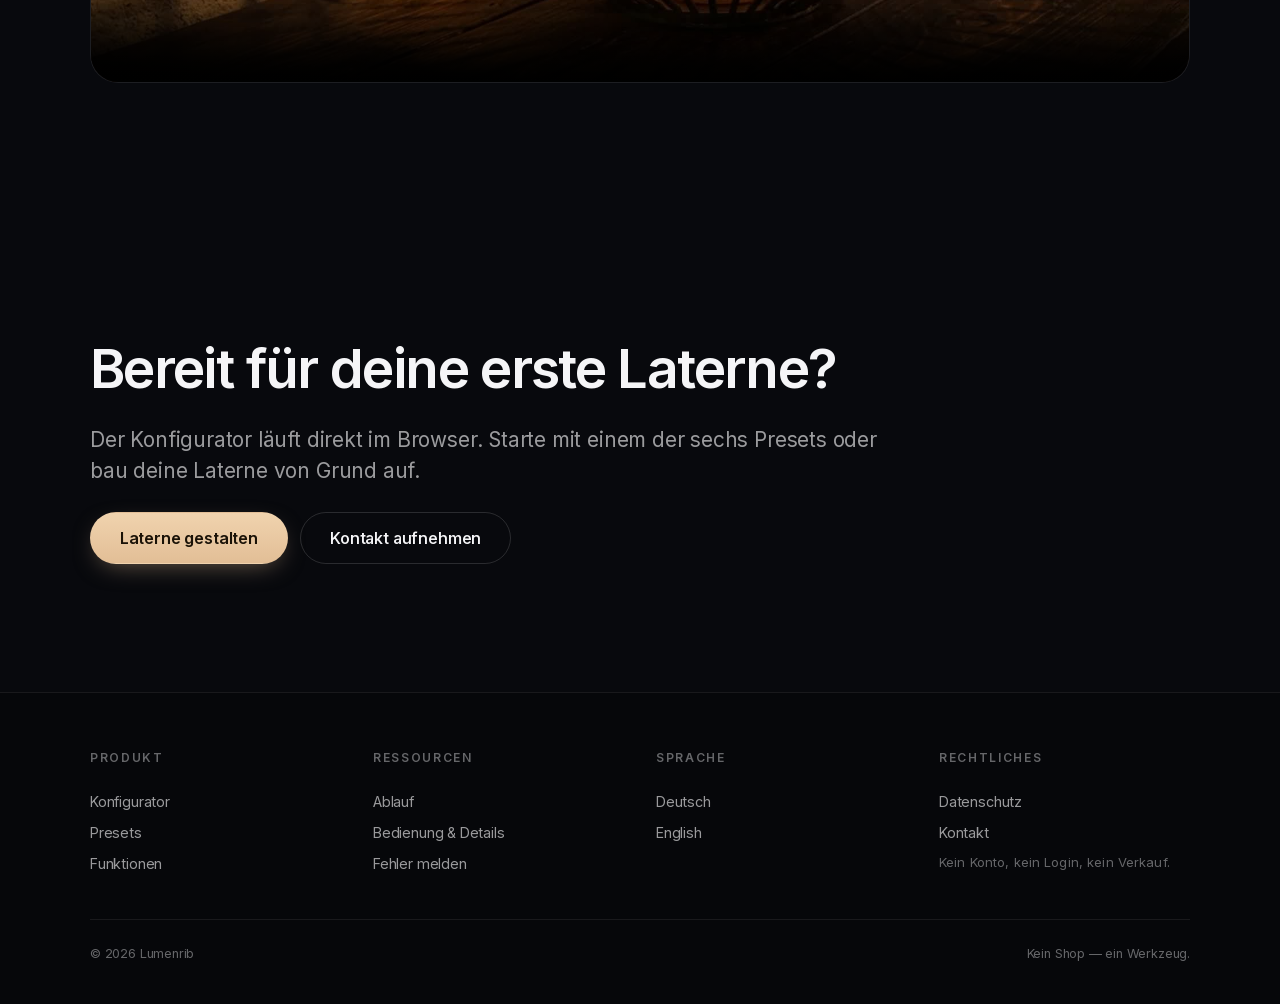
==== commit a65580f3: "Sicherheit, Datenschutz und anonyme Reichweitenmessung - CSP ohne unsafe-inline: alle Inline-Handler" ====
--- a/index.html
+++ b/index.html
@@ -2,6 +2,7 @@
 <html lang="de">
 <head>
   <meta charset="utf-8">
+  <meta http-equiv="Content-Security-Policy" content="default-src 'self'; script-src 'self'; style-src 'self' 'unsafe-inline'; img-src 'self' data:; font-src 'self'; media-src 'self'; connect-src 'self' https://eggrvcohkaizbcsxtywi.supabase.co; form-action 'self'; base-uri 'self'; object-src 'none'; frame-ancestors 'none'; upgrade-insecure-requests">
   <meta name="viewport" content="width=device-width, initial-scale=1, viewport-fit=cover">
   <title>Lumenrib — Parametrische 3D-Laternen selbst gestalten</title>
   <meta name="description" content="Gestalte deine eigene Laterne im Browser: parametrisch, live in 3D, als STL-Datei exportiert und selbst auf dem FDM-3D-Drucker gedruckt.">
@@ -10,19 +11,23 @@
   <meta property="og:type" content="website">
   <meta property="og:title" content="Lumenrib — Parametrische 3D-Laternen selbst gestalten">
   <meta property="og:description" content="Laterne im Browser gestalten, live in 3D ansehen, als STL exportieren und selbst drucken.">
-  <meta property="og:image" content="https://lumenrib.netlify.app/assets/img/wide-hero.webp">
-  <meta property="og:url" content="https://lumenrib.netlify.app/">
-  <link rel="canonical" href="https://lumenrib.netlify.app/">
+  <meta property="og:image" content="https://lumenrib.me/assets/img/wide-hero.webp">
+  <meta property="og:url" content="https://lumenrib.me/">
+  <link rel="canonical" href="https://lumenrib.me/">
   <meta property="og:locale" content="de_DE">
   <meta property="og:locale:alternate" content="en_US">
-
-  <link rel="alternate" hreflang="de" href="index.html">
-  <link rel="alternate" hreflang="en" href="en/index.html">
 
   <link rel="icon" type="image/svg+xml" href="data:image/svg+xml,%3Csvg xmlns='http://www.w3.org/2000/svg' viewBox='0 0 64 64'%3E%3Crect width='64' height='64' rx='14' fill='%2308090d'/%3E%3Ccircle cx='32' cy='32' r='15' fill='%23e2be96'/%3E%3C/svg%3E">
   <link rel="preload" as="image" href="assets/img/hero-portrait.webp">
   <link rel="stylesheet" href="assets/css/site.css">
+  <link rel="stylesheet" href="assets/css/fonts.css">
   <script src="assets/js/site.js" defer></script>
+  <script src="assets/js/track.js" defer></script>
+
+  <link rel="alternate" hreflang="de" href="https://lumenrib.me/">
+  <link rel="alternate" hreflang="en" href="https://lumenrib.me/en/">
+  <link rel="alternate" hreflang="x-default" href="https://lumenrib.me/">
+  <meta name="referrer" content="strict-origin-when-cross-origin">
 </head>
 <body>
 
@@ -364,6 +369,7 @@
         </div>
         <div class="footer-col">
           <h2 class="footer-title">Rechtliches</h2>
+          <a href="datenschutz.html">Datenschutz</a>
           <a href="kontakt.html">Kontakt</a>
           <p class="caption">Kein Konto, kein Login, kein Verkauf.</p>
         </div>
--- a/assets/css/site.css
+++ b/assets/css/site.css
@@ -1235,3 +1235,34 @@
     transform: none !important;
   }
 }
+
+
+/* --------------------------------------------------------------------------
+   Rechtstexte (Datenschutz, Impressum): Links im Fliesstext und Code
+   -------------------------------------------------------------------------- */
+.legal-link {
+  color: var(--accent);
+  text-decoration: underline;
+  text-underline-offset: 2px;
+}
+
+.legal-link:hover {
+  color: var(--fg);
+}
+
+.card__body code {
+  font-family: var(--font-mono);
+  font-size: .88em;
+  padding: 1px 5px;
+  border-radius: 5px;
+  background: rgba(255, 255, 255, .06);
+  border: 1px solid var(--line);
+}
+
+.card__body .body + .body {
+  margin-top: 12px;
+}
+
+.card__body .card__title {
+  margin-bottom: 10px;
+}
--- a/assets/css/fonts.css
+++ b/assets/css/fonts.css
@@ -0,0 +1,44 @@
+/* Lumenrib — Schriften lokal
+   ------------------------------------------------------------------
+   Inter und JetBrains Mono liegen als woff2 im Repo (assets/fonts/),
+   nicht mehr bei Google. Grund: kein Drittanbieter-Request, keine
+   IP-Übertragung an Google, und die Seite funktioniert ohne fremdes CDN.
+   Ausgeliefert wird nur latin + latin-ext — das deckt Deutsch inklusive
+   Umlauten und Englisch vollständig ab. Lizenz: SIL Open Font License 1.1.
+*/
+
+@font-face {
+  font-family: 'Inter';
+  font-style: normal;
+  font-weight: 300 700;
+  font-display: swap;
+  src: url('../fonts/inter-latin.woff2') format('woff2');
+  unicode-range: U+0000-00FF, U+0131, U+0152-0153, U+02BB-02BC, U+02C6, U+02DA, U+02DC, U+0304, U+0308, U+0329, U+2000-206F, U+20AC, U+2122, U+2191, U+2193, U+2212, U+2215, U+FEFF, U+FFFD;
+}
+
+@font-face {
+  font-family: 'Inter';
+  font-style: normal;
+  font-weight: 300 700;
+  font-display: swap;
+  src: url('../fonts/inter-latin-ext.woff2') format('woff2');
+  unicode-range: U+0100-02BA, U+02BD-02C5, U+02C7-02CC, U+02CE-02D7, U+02DD-02FF, U+0304, U+0308, U+0329, U+1D00-1DBF, U+1E00-1E9F, U+1EF2-1EFF, U+2020, U+20A0-20AB, U+20AD-20C4, U+2113, U+2C60-2C7F, U+A720-A7FF;
+}
+
+@font-face {
+  font-family: 'JetBrains Mono';
+  font-style: normal;
+  font-weight: 400 600;
+  font-display: swap;
+  src: url('../fonts/jetbrains-mono-400-latin.woff2') format('woff2');
+  unicode-range: U+0000-00FF, U+0131, U+0152-0153, U+02BB-02BC, U+02C6, U+02DA, U+02DC, U+0304, U+0308, U+0329, U+2000-206F, U+20AC, U+2122, U+2191, U+2193, U+2212, U+2215, U+FEFF, U+FFFD;
+}
+
+@font-face {
+  font-family: 'JetBrains Mono';
+  font-style: normal;
+  font-weight: 400 600;
+  font-display: swap;
+  src: url('../fonts/jetbrains-mono-400-latinext.woff2') format('woff2');
+  unicode-range: U+0100-02BA, U+02BD-02C5, U+02C7-02CC, U+02CE-02D7, U+02DD-02FF, U+0304, U+0308, U+0329, U+1D00-1DBF, U+1E00-1E9F, U+1EF2-1EFF, U+2020, U+20A0-20AB, U+20AD-20C4, U+2113, U+2C60-2C7F, U+A720-A7FF;
+}
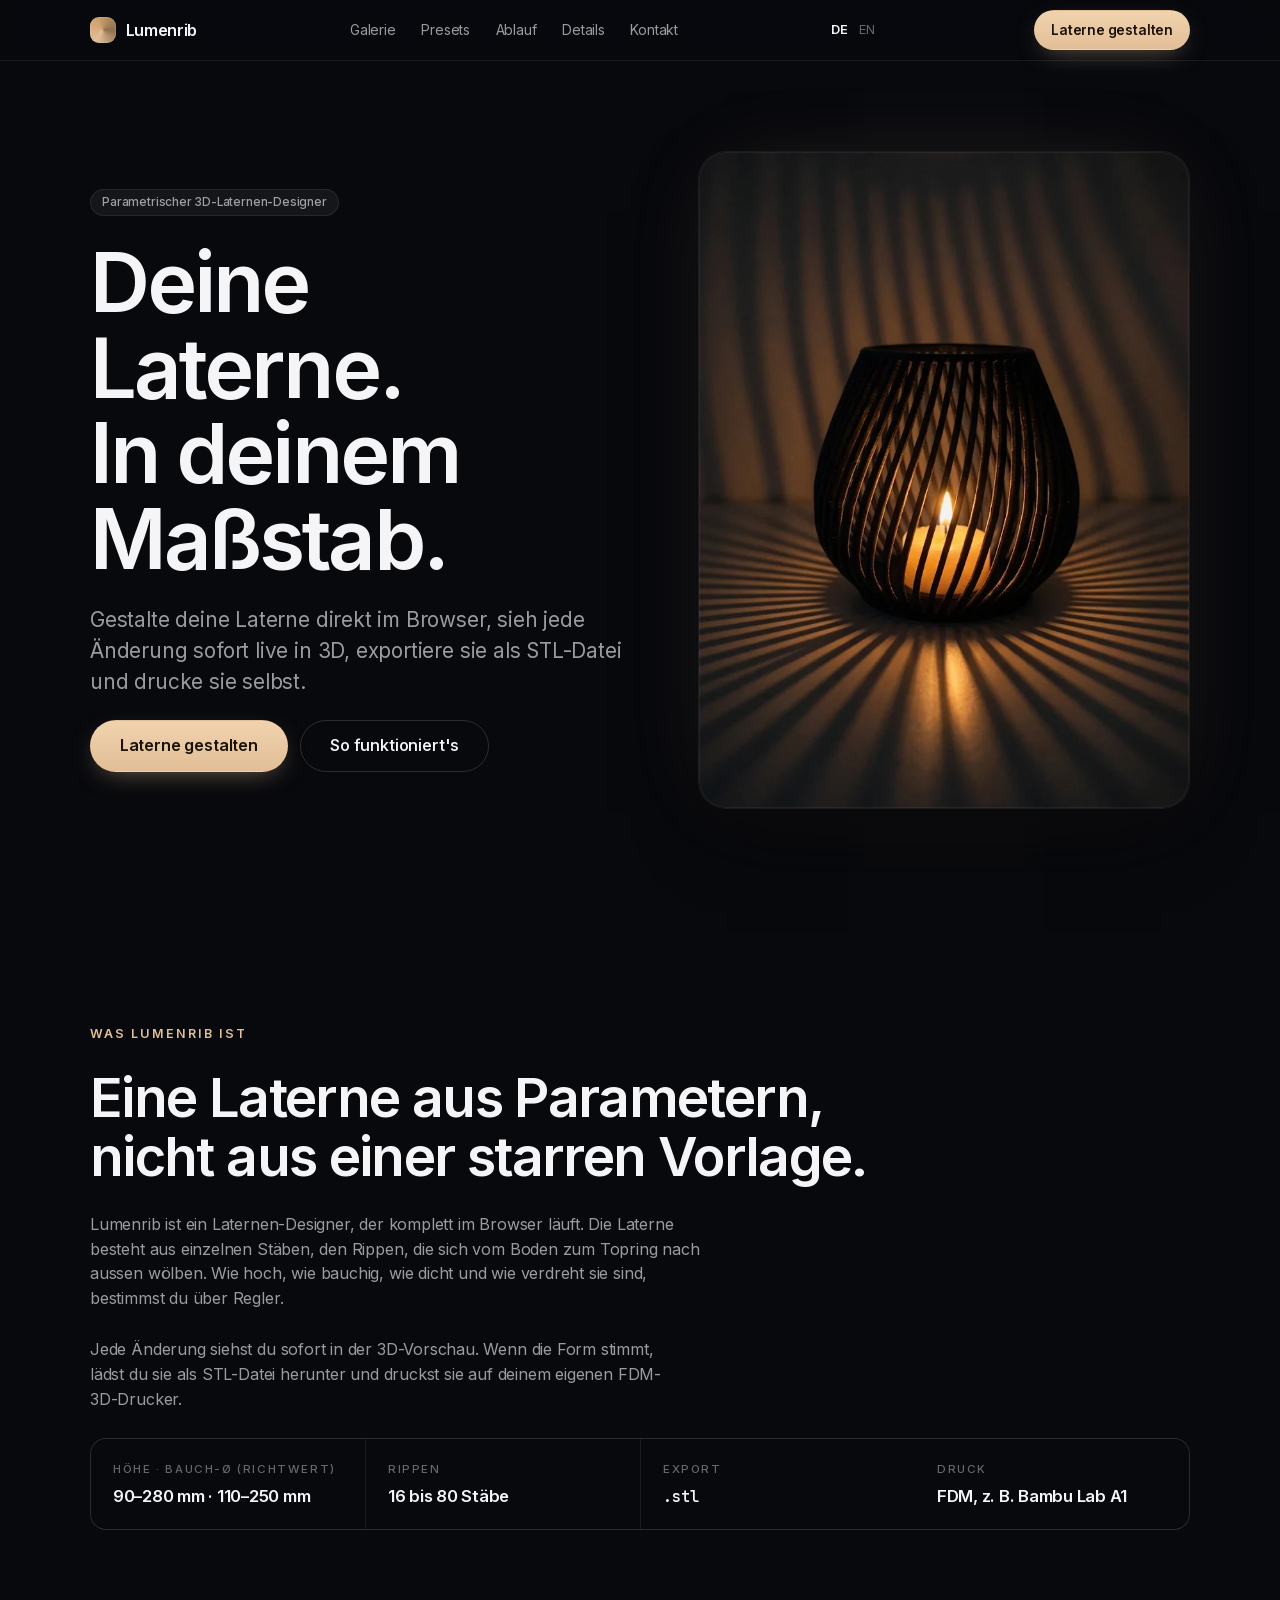
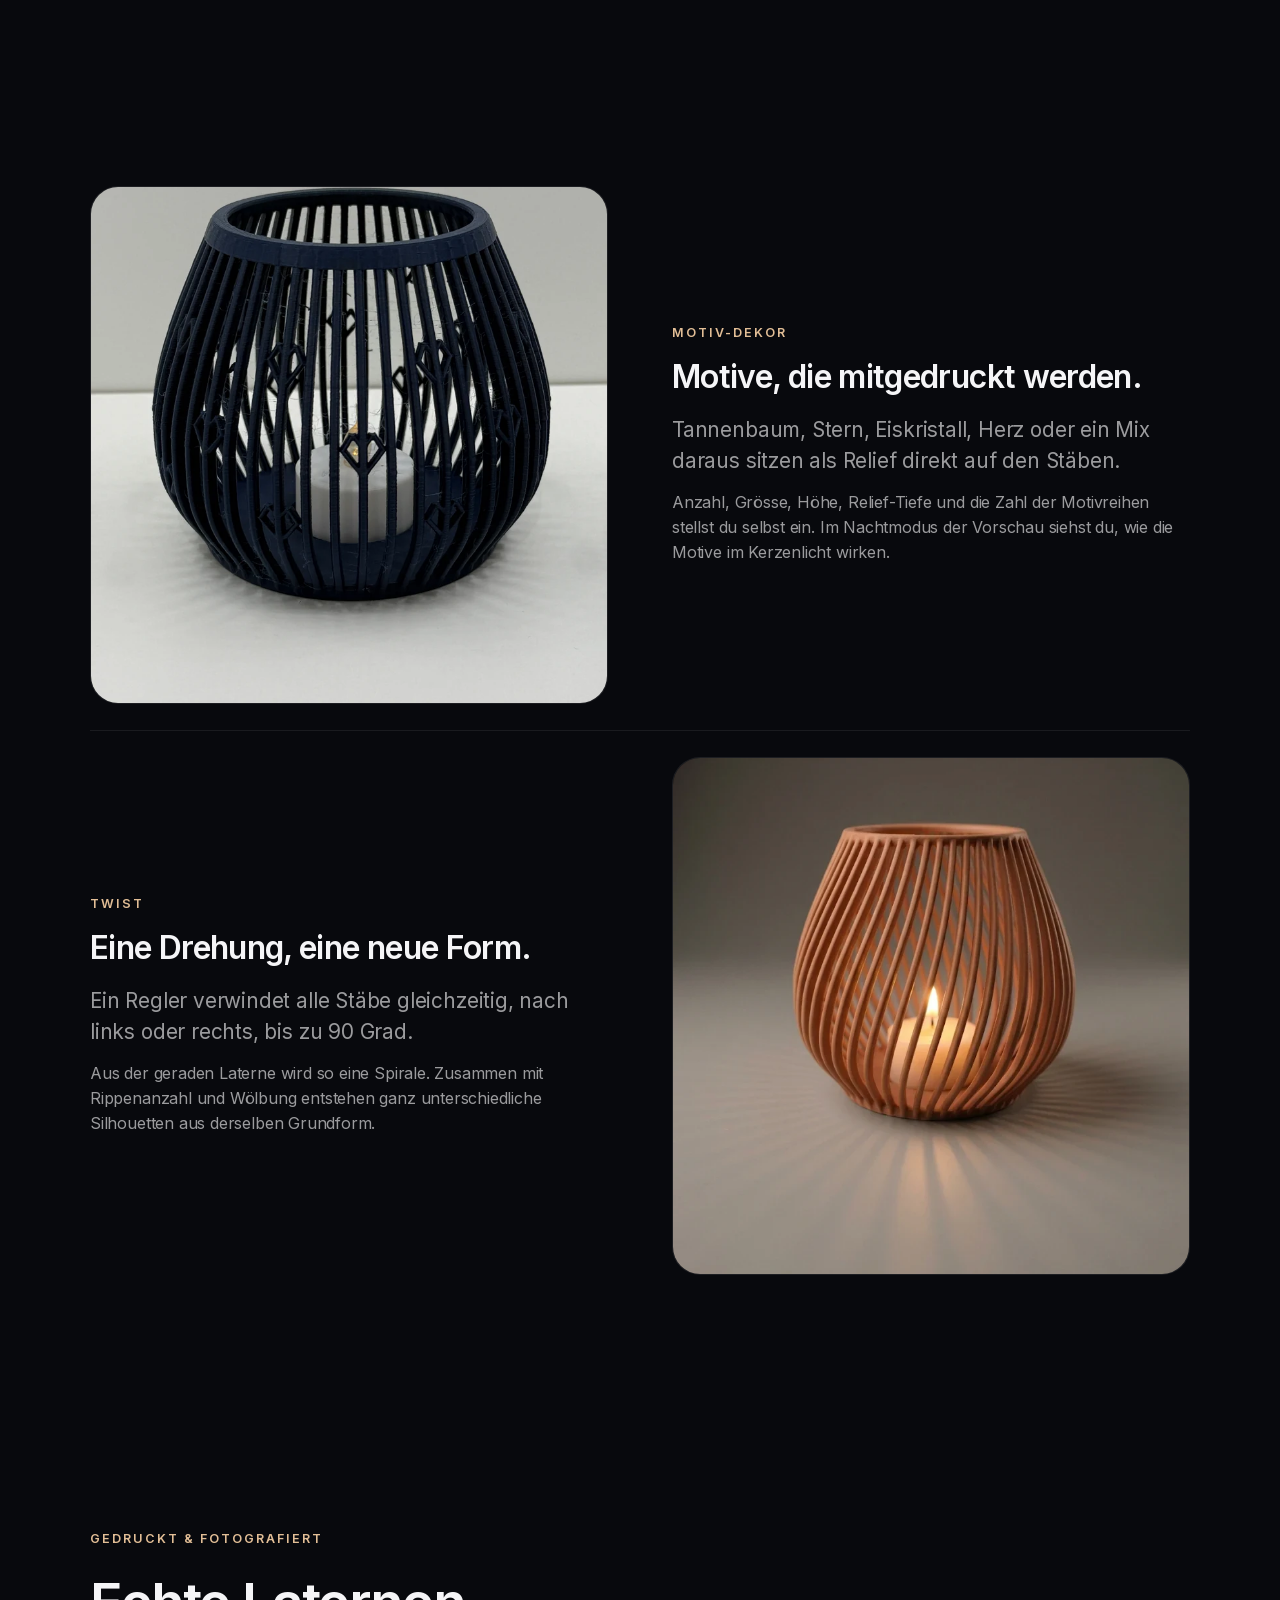
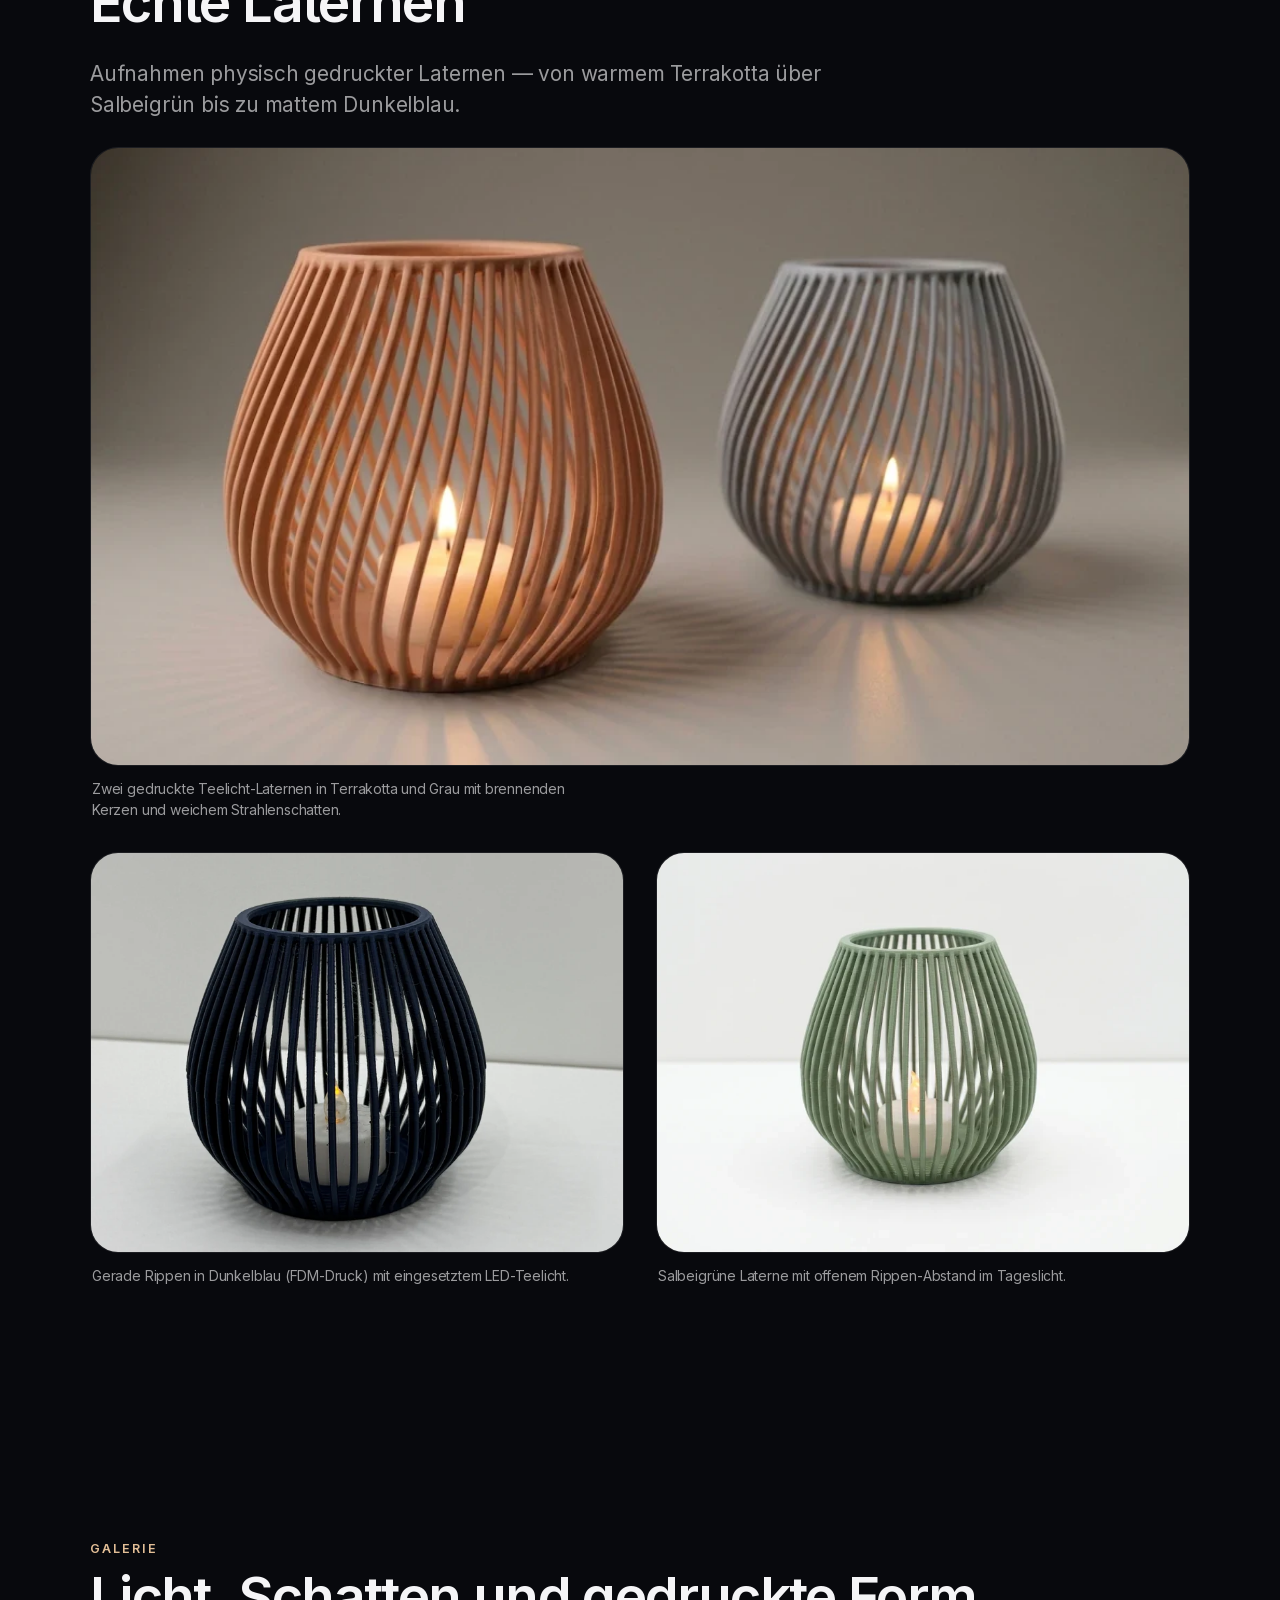
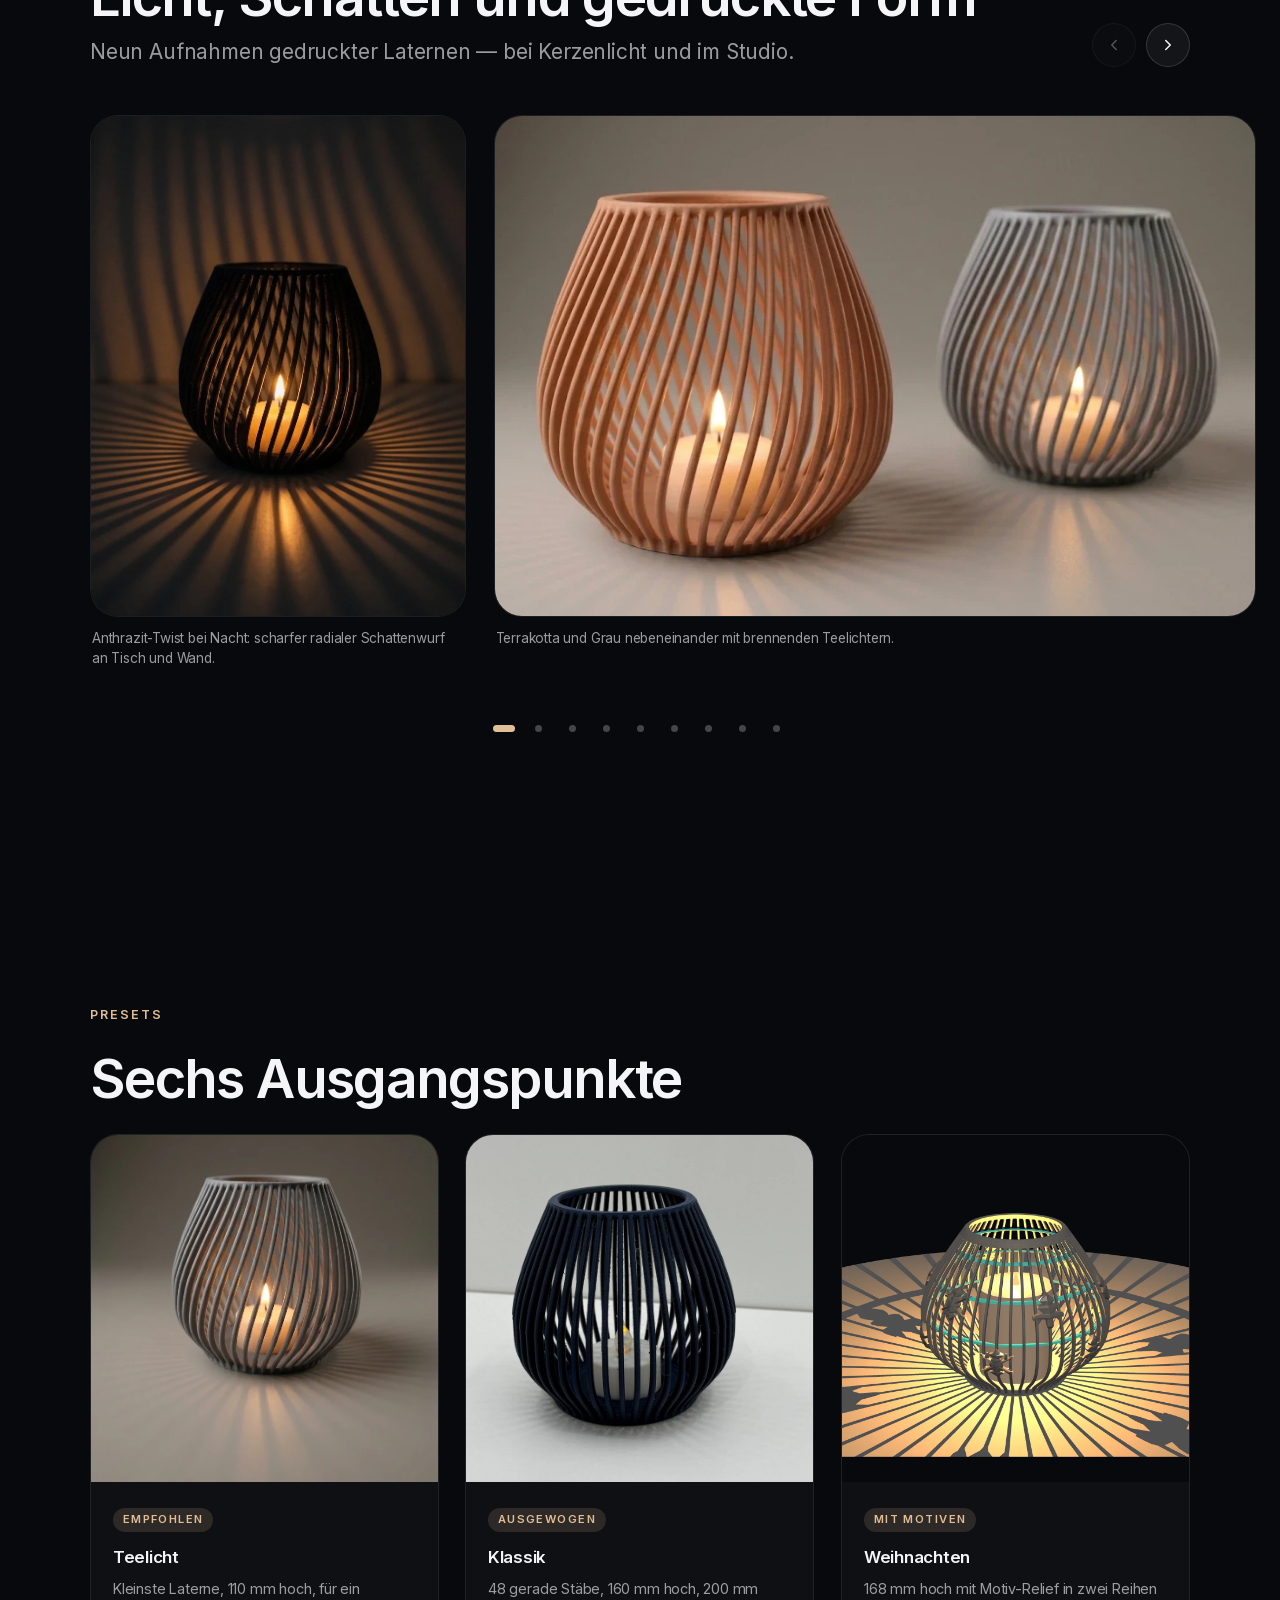
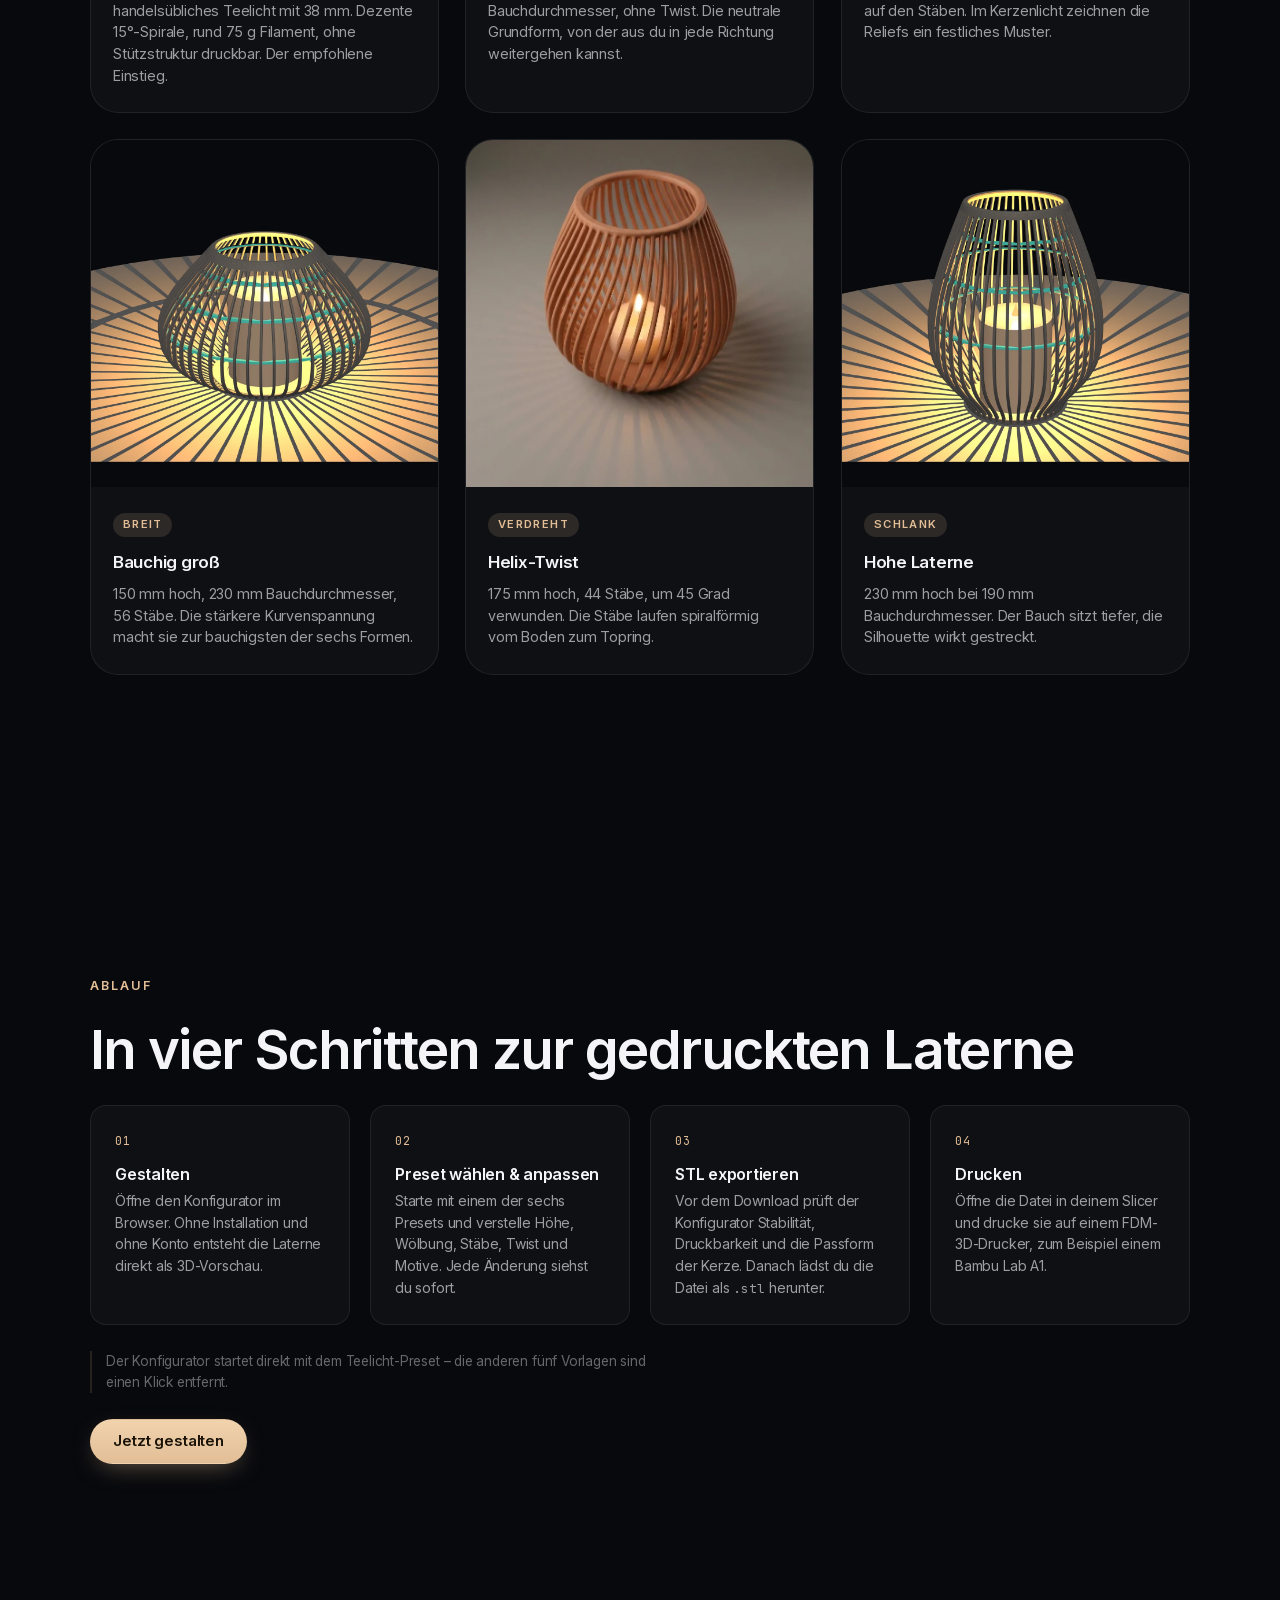
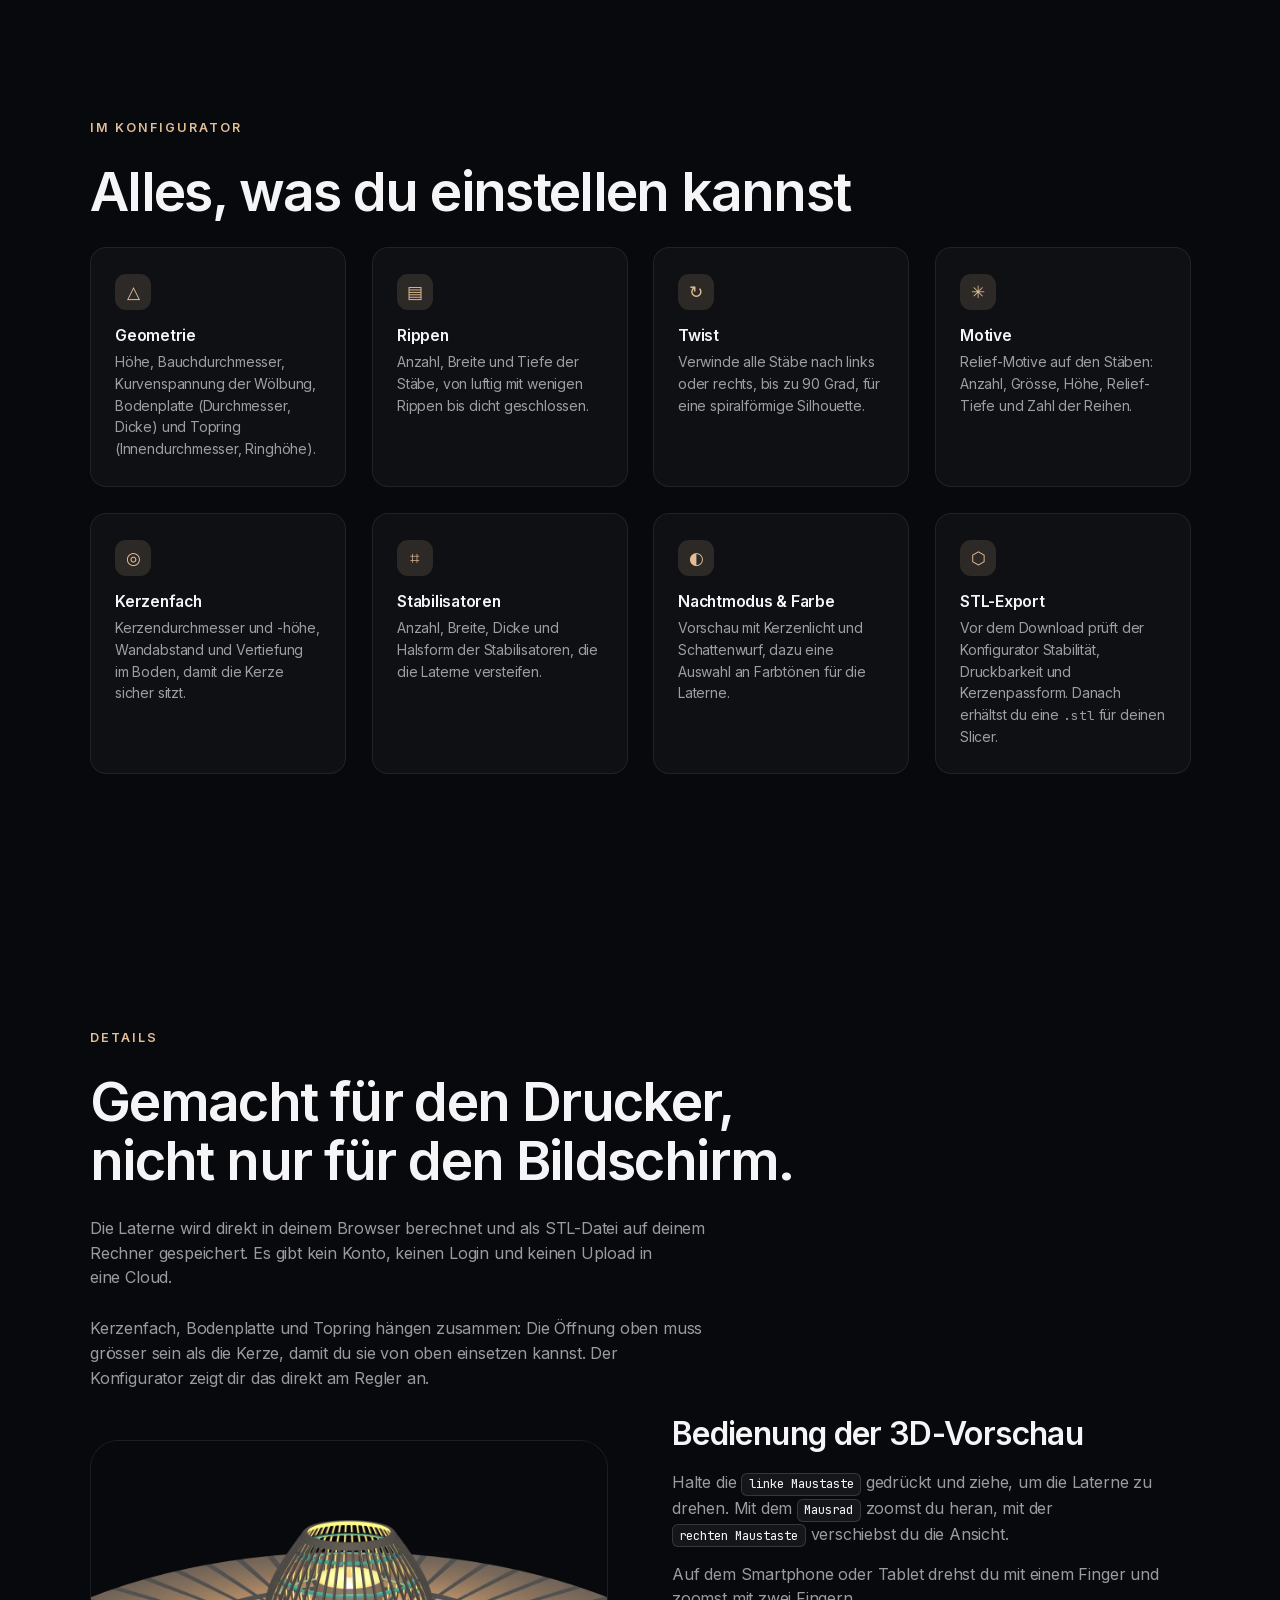
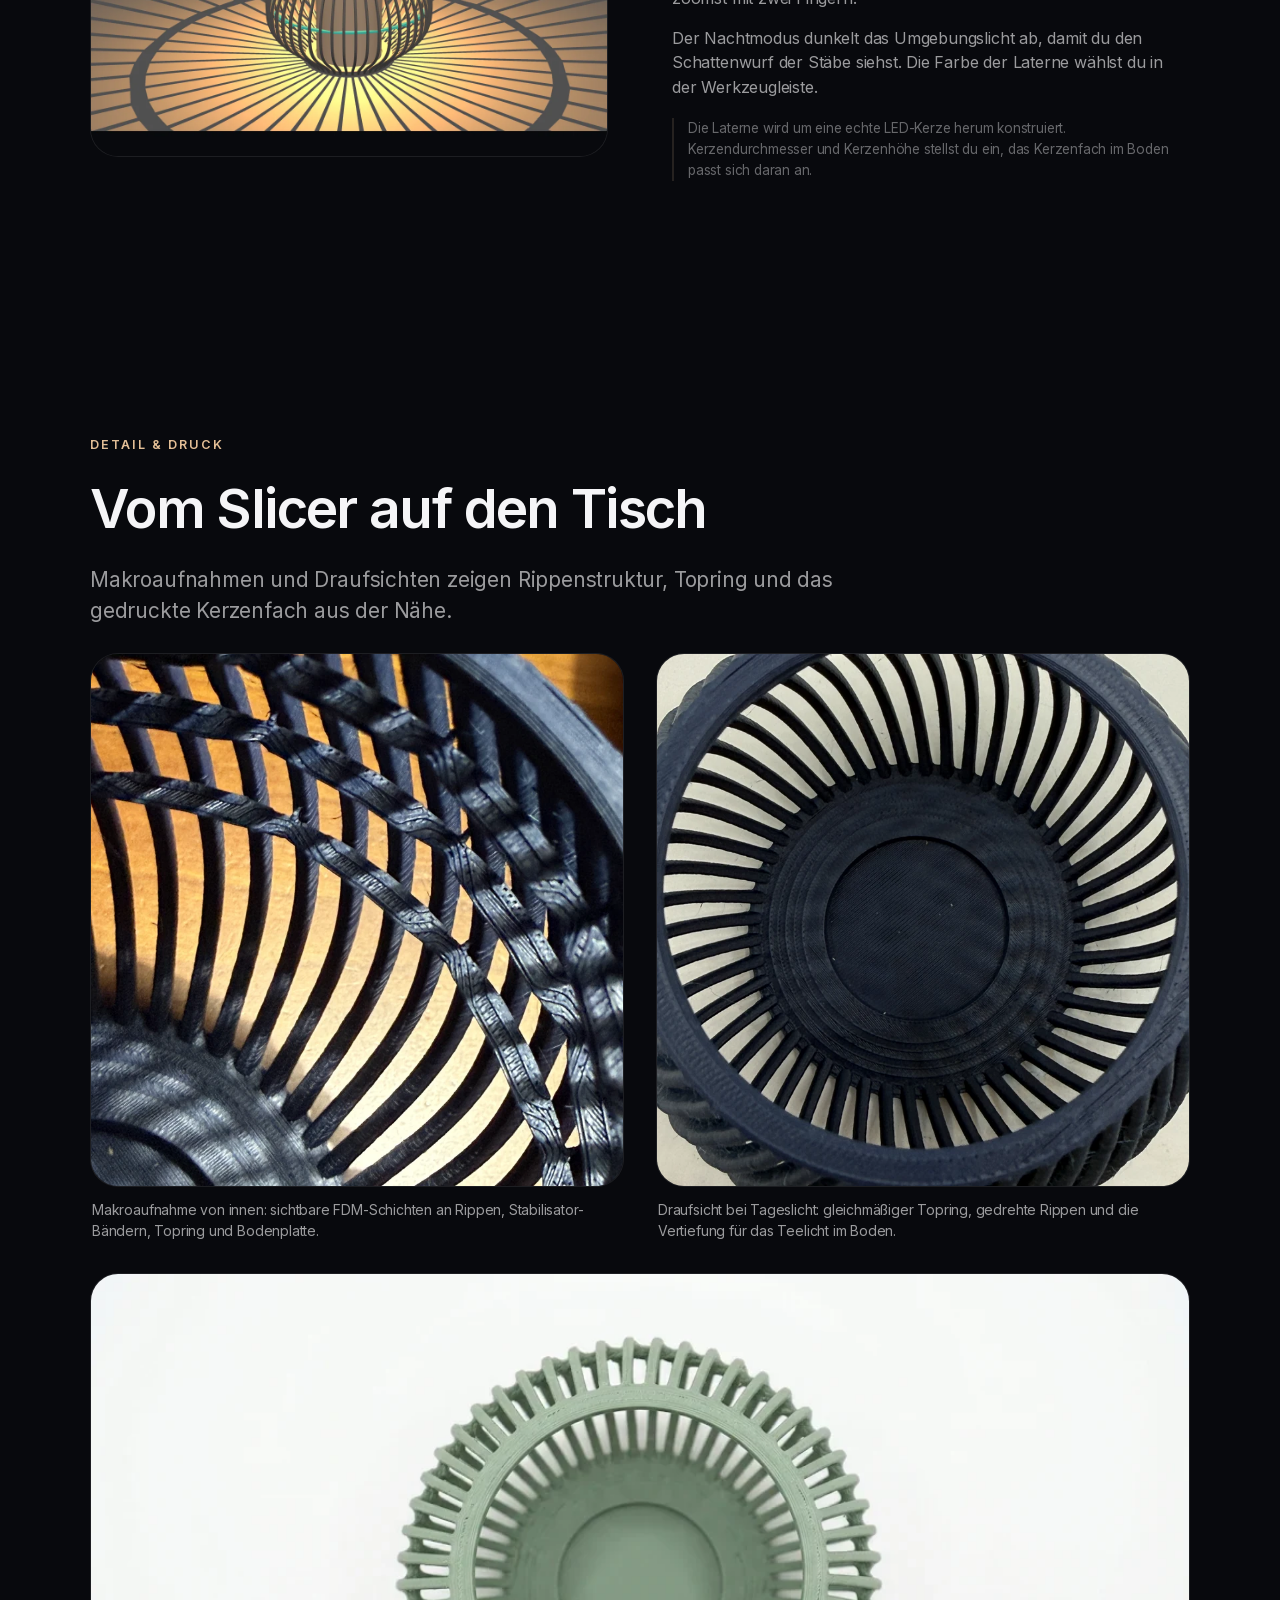
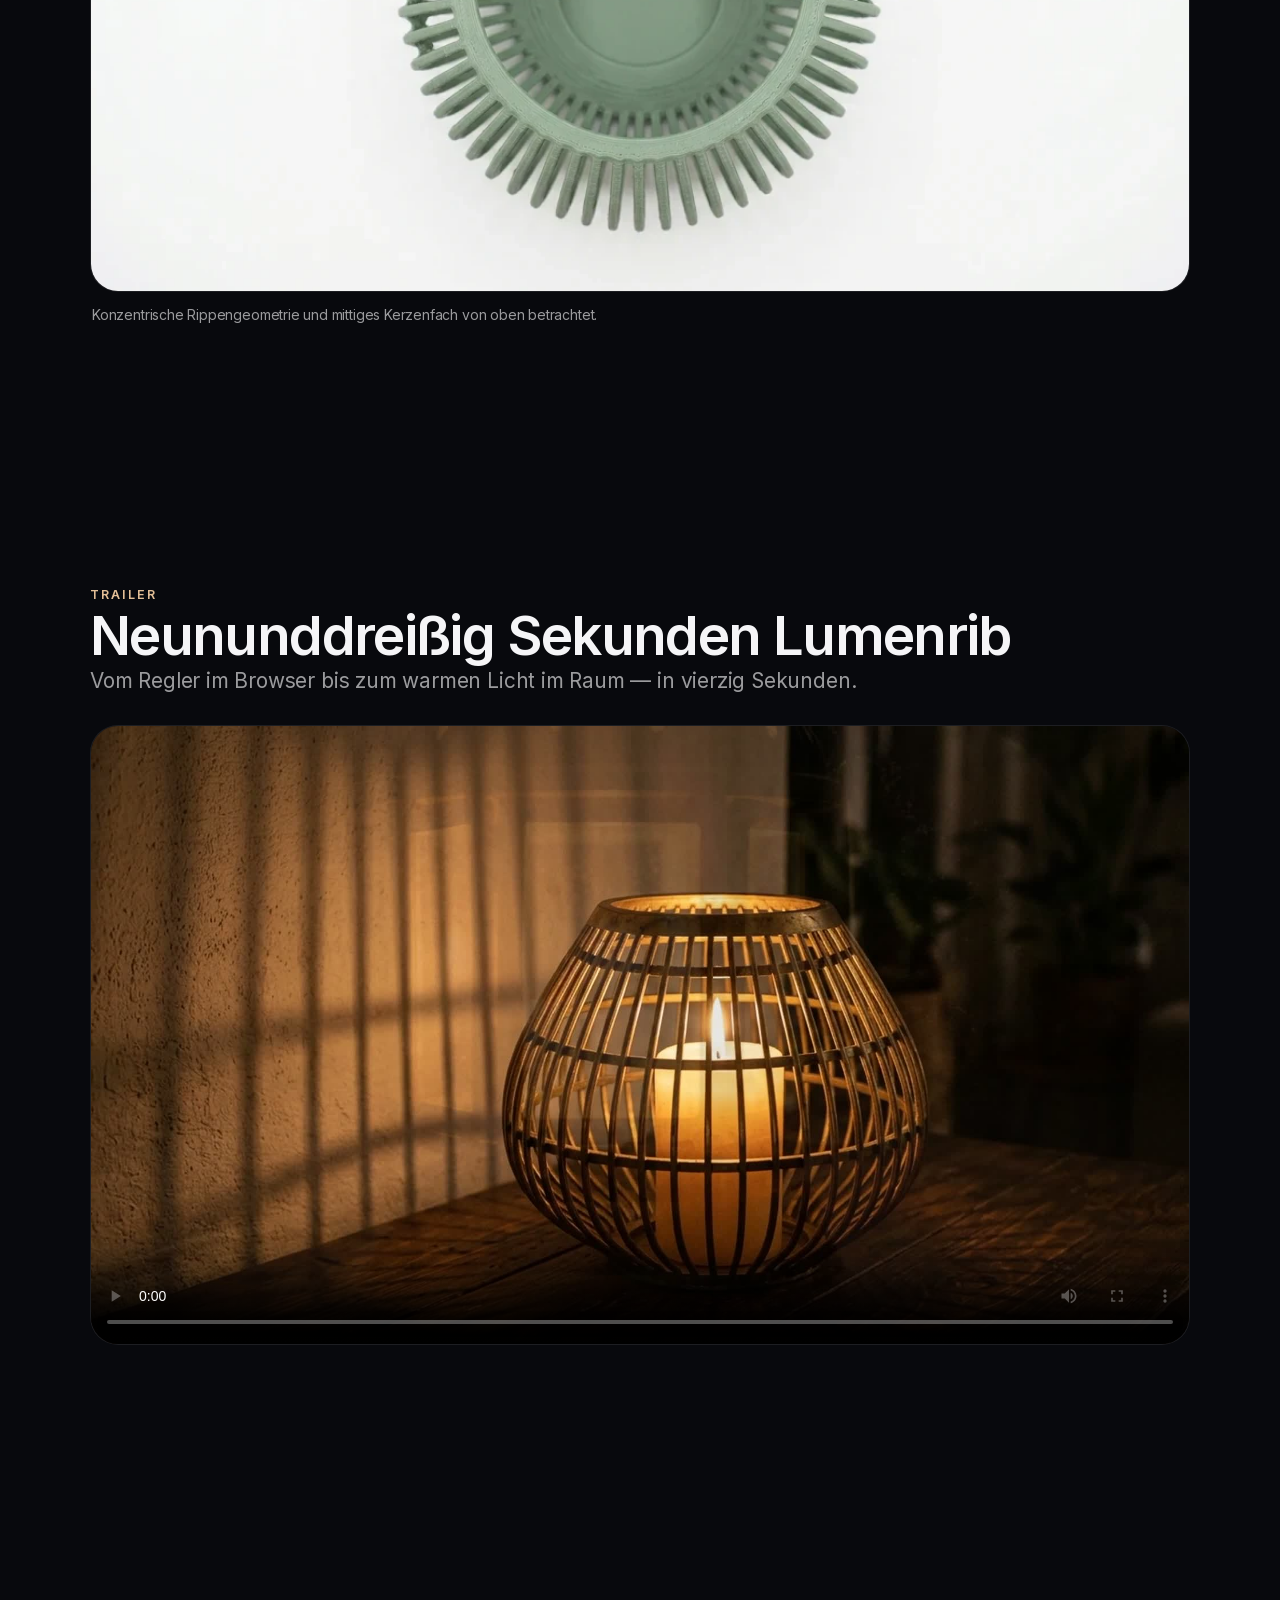
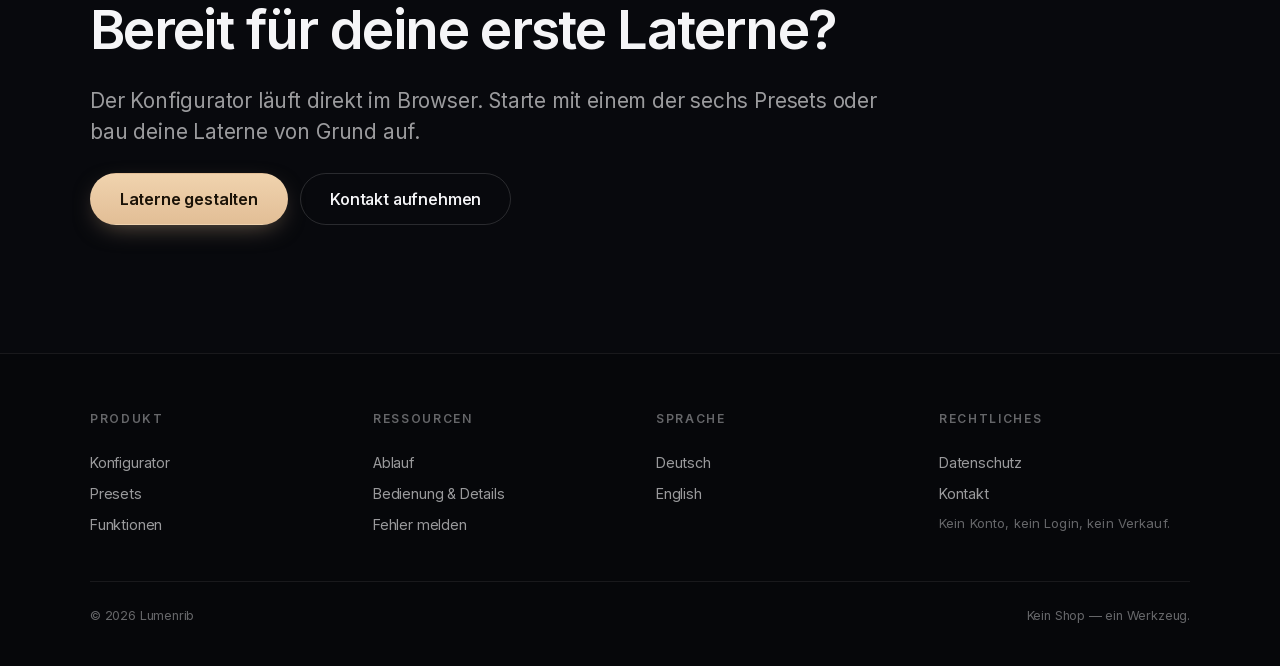
==== commit b764ce4c: "Startseite: echte Fotos, Fotogalerie mit Scroll-Snap, Social-Preview - 25 WebP-Assets aus 15 selbst " ====
--- a/index.html
+++ b/index.html
@@ -11,17 +11,18 @@
   <meta property="og:type" content="website">
   <meta property="og:title" content="Lumenrib — Parametrische 3D-Laternen selbst gestalten">
   <meta property="og:description" content="Laterne im Browser gestalten, live in 3D ansehen, als STL exportieren und selbst drucken.">
-  <meta property="og:image" content="https://lumenrib.me/assets/img/wide-hero.webp">
+  <meta property="og:image" content="https://lumenrib.me/assets/img/og-lumenrib.jpg">
   <meta property="og:url" content="https://lumenrib.me/">
   <link rel="canonical" href="https://lumenrib.me/">
   <meta property="og:locale" content="de_DE">
   <meta property="og:locale:alternate" content="en_US">
 
   <link rel="icon" type="image/svg+xml" href="data:image/svg+xml,%3Csvg xmlns='http://www.w3.org/2000/svg' viewBox='0 0 64 64'%3E%3Crect width='64' height='64' rx='14' fill='%2308090d'/%3E%3Ccircle cx='32' cy='32' r='15' fill='%23e2be96'/%3E%3C/svg%3E">
-  <link rel="preload" as="image" href="assets/img/hero-portrait.webp">
+  <link rel="preload" as="image" href="assets/img/foto-nacht-schatten.webp">
   <link rel="stylesheet" href="assets/css/site.css">
   <link rel="stylesheet" href="assets/css/fonts.css">
   <script src="assets/js/site.js" defer></script>
+  <script src="assets/js/carousel.js" defer></script>
   <script src="assets/js/track.js" defer></script>
 
   <link rel="alternate" hreflang="de" href="https://lumenrib.me/">
@@ -39,9 +40,9 @@
         <span>Lumenrib</span>
       </a>
       <div class="nav-links">
+        <a class="nav-link" href="#galerie">Galerie</a>
+        <a class="nav-link" href="#presets">Presets</a>
         <a class="nav-link" href="#ablauf">Ablauf</a>
-        <a class="nav-link" href="#presets">Presets</a>
-        <a class="nav-link" href="#funktionen">Funktionen</a>
         <a class="nav-link" href="#details">Details</a>
         <a class="nav-link" href="kontakt.html">Kontakt</a>
       </div>
@@ -67,7 +68,7 @@
         </div>
       </div>
       <div class="hero__media">
-        <img src="assets/img/hero-portrait.webp" alt="Gerenderte Lumenrib-Laterne aus nach aussen gewölbten Stäben, von innen warm beleuchtet, vor dunklem Hintergrund" width="1200" height="1500" loading="eager" fetchpriority="high" decoding="async">
+        <img src="assets/img/foto-nacht-schatten.webp" alt="Dunkel gedruckte Lumenrib-Laterne mit spiralförmig gedrehten Rippen und brennendem Teelicht, das ein radiales Schattenmuster auf Tisch und Wand wirft" width="765" height="1024" loading="eager" fetchpriority="high" decoding="async">
       </div>
     </section>
 
@@ -106,7 +107,7 @@
       <div class="grid">
         <article class="showcase reveal">
           <div class="showcase__media">
-            <img src="assets/img/card-xmas.webp" alt="Laterne im Preset Weihnachten mit erhabenen Motiven auf den Stäben" width="1200" height="1200" loading="lazy" decoding="async">
+            <img src="assets/img/foto-motive-herzen-1200.webp" srcset="assets/img/foto-motive-herzen-800.webp 800w, assets/img/foto-motive-herzen-1200.webp 1200w, assets/img/foto-motive-herzen-1600.webp 1600w" sizes="(max-width: 899px) 92vw, 540px" alt="Dunkelblaue 3D-gedruckte Lumenrib-Laterne mit reliefartigen Herz-Motiven direkt auf den Rippen und eingesetztem LED-Teelicht" width="1200" height="1200" loading="lazy" decoding="async">
           </div>
           <div class="showcase__body">
             <p class="eyebrow">Motiv-Dekor</p>
@@ -118,7 +119,7 @@
         <hr class="divider">
         <article class="showcase showcase--flip reveal">
           <div class="showcase__media">
-            <img src="assets/img/card-twist.webp" alt="Laterne im Preset Twist mit spiralförmig verdrehten Stäben" width="1200" height="1200" loading="lazy" decoding="async">
+            <img src="assets/img/foto-terrakotta-card.webp" alt="Terrakotta-farbene gedruckte Lumenrib-Laterne mit spiralförmig verdrehten Stäben und brennender Kerze" width="765" height="765" loading="lazy" decoding="async">
           </div>
           <div class="showcase__body">
             <p class="eyebrow">Twist</p>
@@ -130,6 +131,129 @@
       </div>
     </section>
 
+    <!-- 4b · Echte Laternen -->
+    <section class="section wrap" id="echte-laternen" aria-labelledby="real-lanterns-title">
+      <div class="grid">
+        <div class="grid reveal">
+          <p class="eyebrow">Gedruckt &amp; fotografiert</p>
+          <h2 class="display-l" id="real-lanterns-title">Echte Laternen</h2>
+          <p class="lede">Aufnahmen physisch gedruckter Laternen — von warmem Terrakotta über Salbeigrün bis zu mattem Dunkelblau.</p>
+        </div>
+        <div class="real-grid">
+          <figure class="media-card real-grid__lead reveal">
+            <div class="media-card__frame">
+              <img src="assets/img/foto-duo-terrakotta.webp" alt="Zwei gedruckte Lumenrib-Laternen in Terrakotta und Grau nebeneinander mit brennenden Teelichtern und radialem Schattenwurf" width="1024" height="572" loading="lazy" decoding="async">
+            </div>
+            <figcaption class="media-card__caption">Zwei gedruckte Teelicht-Laternen in Terrakotta und Grau mit brennenden Kerzen und weichem Strahlenschatten.</figcaption>
+          </figure>
+          <div class="real-grid__pair">
+            <figure class="media-card reveal" data-reveal-delay="1">
+              <div class="media-card__frame">
+                <img src="assets/img/foto-navy-frontal-1200.webp" srcset="assets/img/foto-navy-frontal-800.webp 800w, assets/img/foto-navy-frontal-1200.webp 1200w, assets/img/foto-navy-frontal-1600.webp 1600w" sizes="(max-width: 759px) 92vw, 560px" alt="Dunkelblaue 3D-gedruckte Lumenrib-Laterne mit geraden Rippen und warmem LED-Teelicht" width="1200" height="900" loading="lazy" decoding="async">
+              </div>
+              <figcaption class="media-card__caption">Gerade Rippen in Dunkelblau (FDM-Druck) mit eingesetztem LED-Teelicht.</figcaption>
+            </figure>
+            <figure class="media-card reveal" data-reveal-delay="2">
+              <div class="media-card__frame">
+                <img src="assets/img/foto-gruen-quer.webp" alt="Salbeigrüne gedruckte Lumenrib-Laterne mit geraden Rippen und LED-Teelicht vor hellem Studiohintergrund" width="1024" height="572" loading="lazy" decoding="async">
+              </div>
+              <figcaption class="media-card__caption">Salbeigrüne Laterne mit offenem Rippen-Abstand im Tageslicht.</figcaption>
+            </figure>
+          </div>
+        </div>
+      </div>
+    </section>
+
+    <!-- 4c · Galerie-Karussell -->
+    <section class="carousel-section" id="galerie" role="region" aria-roledescription="Karussell" aria-labelledby="gallery-title" data-carousel>
+      <div class="wrap">
+        <div class="carousel__head reveal">
+          <div class="carousel__intro">
+            <p class="eyebrow">Galerie</p>
+            <h2 class="display-l" id="gallery-title">Licht, Schatten und gedruckte Form</h2>
+            <p class="lede">Neun Aufnahmen gedruckter Laternen — bei Kerzenlicht und im Studio.</p>
+          </div>
+          <div class="carousel__controls" data-carousel-controls hidden>
+            <button type="button" class="carousel__btn" data-carousel-prev aria-label="Vorheriges Foto">
+              <svg viewBox="0 0 24 24" fill="none" stroke="currentColor" stroke-width="2" stroke-linecap="round" stroke-linejoin="round" aria-hidden="true"><path d="M15 18l-6-6 6-6"/></svg>
+            </button>
+            <button type="button" class="carousel__btn" data-carousel-next aria-label="Nächstes Foto">
+              <svg viewBox="0 0 24 24" fill="none" stroke="currentColor" stroke-width="2" stroke-linecap="round" stroke-linejoin="round" aria-hidden="true"><path d="M9 18l6-6-6-6"/></svg>
+            </button>
+          </div>
+        </div>
+      </div>
+      <div class="carousel__track" tabindex="0" role="group" aria-label="Fotostrecke gedruckter Laternen" data-carousel-track>
+        <figure class="carousel__slide" data-carousel-slide>
+          <div class="carousel__frame">
+            <img src="assets/img/foto-nacht-schatten.webp" alt="Dunkle Twist-Laterne bei Nacht mit brennendem Teelicht und radialem Schattenwurf an Tisch und Wand" width="765" height="1024" loading="lazy" decoding="async">
+          </div>
+          <figcaption class="carousel__caption">Anthrazit-Twist bei Nacht: scharfer radialer Schattenwurf an Tisch und Wand.</figcaption>
+        </figure>
+        <figure class="carousel__slide" data-carousel-slide>
+          <div class="carousel__frame">
+            <img src="assets/img/foto-duo-terrakotta.webp" alt="Terrakotta- und graufarbene Twist-Laterne nebeneinander mit brennenden Teelichtern" width="1024" height="572" loading="lazy" decoding="async">
+          </div>
+          <figcaption class="carousel__caption">Terrakotta und Grau nebeneinander mit brennenden Teelichtern.</figcaption>
+        </figure>
+        <figure class="carousel__slide" data-carousel-slide>
+          <div class="carousel__frame">
+            <img src="assets/img/foto-motive-herzen-1200.webp" srcset="assets/img/foto-motive-herzen-800.webp 800w, assets/img/foto-motive-herzen-1200.webp 1200w, assets/img/foto-motive-herzen-1600.webp 1600w" sizes="(max-width: 639px) 86vw, 480px" alt="Dunkelblaue 3D-gedruckte Laterne mit Herz-Motiven auf den Rippen" width="1200" height="1200" loading="lazy" decoding="async">
+          </div>
+          <figcaption class="carousel__caption">Dunkelblaue Laterne mit direkt auf den Rippen gedruckten Herz-Motiven.</figcaption>
+        </figure>
+        <figure class="carousel__slide" data-carousel-slide>
+          <div class="carousel__frame">
+            <img src="assets/img/foto-terrakotta-studio.webp" alt="Terrakotta-Laterne frontal mit brennender Kerze und radialem Schatten auf neutralem Studiohintergrund" width="765" height="1024" loading="lazy" decoding="async">
+          </div>
+          <figcaption class="carousel__caption">Terrakotta-Variante mit gedrehten Rippen auf neutralem Untergrund.</figcaption>
+        </figure>
+        <figure class="carousel__slide" data-carousel-slide>
+          <div class="carousel__frame">
+            <img src="assets/img/foto-grau-studio.webp" alt="Graue Teelicht-Laterne mit verdrehten Rippen und warmem Kerzenschein" width="765" height="1024" loading="lazy" decoding="async">
+          </div>
+          <figcaption class="carousel__caption">Graue Teelicht-Laterne mit gleichmäßiger Twist-Kurve.</figcaption>
+        </figure>
+        <figure class="carousel__slide" data-carousel-slide>
+          <div class="carousel__frame">
+            <img src="assets/img/foto-navy-frontal-1200.webp" srcset="assets/img/foto-navy-frontal-800.webp 800w, assets/img/foto-navy-frontal-1200.webp 1200w, assets/img/foto-navy-frontal-1600.webp 1600w" sizes="(max-width: 639px) 86vw, 640px" alt="Dunkelblaue gedruckte Laterne mit geraden Rippen und LED-Teelicht" width="1200" height="900" loading="lazy" decoding="async">
+          </div>
+          <figcaption class="carousel__caption">Klassische Form in Dunkelblau mit geraden Stäben und LED-Kerze.</figcaption>
+        </figure>
+        <figure class="carousel__slide" data-carousel-slide>
+          <div class="carousel__frame">
+            <img src="assets/img/foto-gruen-quer.webp" alt="Salbeigrüne Laterne mit geraden Rippen und LED-Teelicht im Querformat" width="1024" height="572" loading="lazy" decoding="async">
+          </div>
+          <figcaption class="carousel__caption">Salbeigrüne Laterne mit offenem Rippen-Abstand.</figcaption>
+        </figure>
+        <figure class="carousel__slide" data-carousel-slide>
+          <div class="carousel__frame">
+            <img src="assets/img/foto-terrakotta-draufsicht.webp" alt="Terrakotta-Laterne aus erhöhter Perspektive mit Blick durch den Topring auf das Teelicht" width="765" height="1024" loading="lazy" decoding="async">
+          </div>
+          <figcaption class="carousel__caption">Erhöhter Blick auf den Topring und die Kerze im Inneren.</figcaption>
+        </figure>
+        <figure class="carousel__slide" data-carousel-slide>
+          <div class="carousel__frame">
+            <img src="assets/img/foto-duo-hoch.webp" alt="Hochformat-Aufnahme zweier gedruckter Twist-Laternen in Terrakotta und Grau mit brennenden Kerzen" width="765" height="1020" loading="lazy" decoding="async">
+          </div>
+          <figcaption class="carousel__caption">Terrakotta und Grau im Hochformat vor ruhigem Studiohintergrund.</figcaption>
+        </figure>
+      </div>
+      <div class="wrap">
+        <div class="carousel__dots" data-carousel-dots hidden>
+          <button type="button" class="carousel__dot" data-carousel-dot aria-label="Foto 1 von 9" aria-current="true"></button>
+          <button type="button" class="carousel__dot" data-carousel-dot aria-label="Foto 2 von 9"></button>
+          <button type="button" class="carousel__dot" data-carousel-dot aria-label="Foto 3 von 9"></button>
+          <button type="button" class="carousel__dot" data-carousel-dot aria-label="Foto 4 von 9"></button>
+          <button type="button" class="carousel__dot" data-carousel-dot aria-label="Foto 5 von 9"></button>
+          <button type="button" class="carousel__dot" data-carousel-dot aria-label="Foto 6 von 9"></button>
+          <button type="button" class="carousel__dot" data-carousel-dot aria-label="Foto 7 von 9"></button>
+          <button type="button" class="carousel__dot" data-carousel-dot aria-label="Foto 8 von 9"></button>
+          <button type="button" class="carousel__dot" data-carousel-dot aria-label="Foto 9 von 9"></button>
+        </div>
+      </div>
+    </section>
+
     <!-- 5 · Presets -->
     <section class="section wrap" id="presets" aria-labelledby="presets-title">
       <div class="grid">
@@ -140,7 +264,7 @@
         <div class="grid grid--3">
           <article class="card reveal" data-reveal-delay="1">
             <div class="card__media">
-              <img src="assets/img/card-tealight.webp" alt="Teelicht-Preset: kleine bauchige Laterne aus dünnen Stäben, warmes Licht im Inneren wirft ein radiales Schattenmuster" width="1200" height="1200" loading="lazy" decoding="async">
+              <img src="assets/img/foto-grau-card.webp" alt="Teelicht-Preset als echtes Foto: graue bauchige Laterne mit brennendem Teelicht und radialem Schatten" width="765" height="765" loading="lazy" decoding="async">
             </div>
             <div class="card__body">
               <span class="card__tag">Empfohlen</span>
@@ -150,7 +274,7 @@
           </article>
           <article class="card reveal" data-reveal-delay="2">
             <div class="card__media">
-              <img src="assets/img/card-classic.webp" alt="Preset Klassik: gerade Laterne mit 48 Stäben ohne Dekor" width="1200" height="1200" loading="lazy" decoding="async">
+              <img src="assets/img/foto-navy-card-1200.webp" srcset="assets/img/foto-navy-card-800.webp 800w, assets/img/foto-navy-card-1200.webp 1200w" sizes="(max-width: 639px) 92vw, 380px" alt="Preset Klassik als echtes Foto: dunkelblaue gerade Laterne mit eingesetztem LED-Teelicht" width="1200" height="1200" loading="lazy" decoding="async">
             </div>
             <div class="card__body">
               <span class="card__tag">Ausgewogen</span>
@@ -180,7 +304,7 @@
           </article>
           <article class="card reveal" data-reveal-delay="2">
             <div class="card__media">
-              <img src="assets/img/card-twist.webp" alt="Preset Twist: Laterne mit um 45 Grad verwundenen Stäben" width="1200" height="1200" loading="lazy" decoding="async">
+              <img src="assets/img/foto-terrakotta-draufsicht-card.webp" alt="Preset Helix-Twist als echtes Foto: terrakottafarbene Laterne mit spiralförmig gedrehten Stäben" width="765" height="765" loading="lazy" decoding="async">
             </div>
             <div class="card__body">
               <span class="card__tag">Verdreht</span>
@@ -315,6 +439,37 @@
       </div>
     </section>
 
+    <!-- 8a · Detail & Makro -->
+    <section class="section wrap" id="makro" aria-labelledby="makro-title">
+      <div class="grid">
+        <div class="grid reveal">
+          <p class="eyebrow">Detail &amp; Druck</p>
+          <h2 class="display-l" id="makro-title">Vom Slicer auf den Tisch</h2>
+          <p class="lede">Makroaufnahmen und Draufsichten zeigen Rippenstruktur, Topring und das gedruckte Kerzenfach aus der Nähe.</p>
+        </div>
+        <div class="macro-grid">
+          <figure class="media-card reveal" data-reveal-delay="1">
+            <div class="media-card__frame">
+              <img src="assets/img/foto-makro-rippen-1200.webp" srcset="assets/img/foto-makro-rippen-800.webp 800w, assets/img/foto-makro-rippen-1200.webp 1200w, assets/img/foto-makro-rippen-1600.webp 1600w" sizes="(max-width: 759px) 92vw, 560px" alt="Makroaufnahme aus dem Inneren einer dunkelblauen FDM-gedruckten Laterne: Schichten auf Rippen, Stabilisator-Ringen und Bodenplatte" width="1200" height="1200" loading="lazy" decoding="async">
+            </div>
+            <figcaption class="media-card__caption">Makroaufnahme von innen: sichtbare FDM-Schichten an Rippen, Stabilisator-Bändern, Topring und Bodenplatte.</figcaption>
+          </figure>
+          <figure class="media-card reveal" data-reveal-delay="2">
+            <div class="media-card__frame">
+              <img src="assets/img/foto-draufsicht-navy-1200.webp" srcset="assets/img/foto-draufsicht-navy-800.webp 800w, assets/img/foto-draufsicht-navy-1200.webp 1200w, assets/img/foto-draufsicht-navy-1600.webp 1600w" sizes="(max-width: 759px) 92vw, 560px" alt="Draufsicht bei Tageslicht auf eine dunkelblaue 3D-gedruckte Laterne mit Topring und mittiger Kerzenvertiefung" width="1200" height="1200" loading="lazy" decoding="async">
+            </div>
+            <figcaption class="media-card__caption">Draufsicht bei Tageslicht: gleichmäßiger Topring, gedrehte Rippen und die Vertiefung für das Teelicht im Boden.</figcaption>
+          </figure>
+          <figure class="media-card macro-grid__wide reveal" data-reveal-delay="1">
+            <div class="media-card__frame">
+              <img src="assets/img/foto-draufsicht-gruen.webp" alt="Senkrechte Draufsicht auf eine salbeigrüne Laterne mit radial angeordneten Rippen und Kerzenfach" width="1024" height="572" loading="lazy" decoding="async">
+            </div>
+            <figcaption class="media-card__caption">Konzentrische Rippengeometrie und mittiges Kerzenfach von oben betrachtet.</figcaption>
+          </figure>
+        </div>
+      </div>
+    </section>
+
     <!-- 8b · Trailer -->
     <section class="section wrap" aria-labelledby="trailer-title">
       <div class="reveal">
--- a/assets/css/site.css
+++ b/assets/css/site.css
@@ -865,7 +865,8 @@
   border-radius: var(--radius-lg);
   overflow: hidden;
   border: 1px solid var(--line);
-  background: #0a0b0f;
+  background: #08090d;
+  box-shadow: 0 32px 80px -28px rgba(0, 0, 0, .75), 0 0 90px -30px rgba(226, 190, 150, .18);
   isolation: isolate;
 }
 
@@ -879,8 +880,8 @@
   position: absolute;
   inset: 0;
   z-index: 1;
-  background: radial-gradient(circle at 50% 40%, rgba(226, 190, 150, .16), transparent 62%);
-  mix-blend-mode: screen;
+  box-shadow: inset 0 0 0 1px rgba(255, 255, 255, .05);
+  border-radius: inherit;
   pointer-events: none;
 }
 
@@ -1125,6 +1126,293 @@
 }
 
 /* --------------------------------------------------------------------------
+   15b. Echte Laternen, Detail-Makro & Karussell (Apple-Stil)
+   -------------------------------------------------------------------------- */
+.media-card {
+  display: flex;
+  flex-direction: column;
+  gap: 12px;
+}
+
+.media-card__frame {
+  border-radius: var(--radius-lg);
+  overflow: hidden;
+  border: 1px solid var(--line);
+  background: #0b0c10;
+}
+
+.media-card__frame img {
+  width: 100%;
+  height: 100%;
+  object-fit: cover;
+  display: block;
+}
+
+.media-card__caption {
+  font-size: .875rem;
+  line-height: 1.5;
+  color: var(--fg-2);
+  max-width: 58ch;
+  padding-inline: 2px;
+}
+
+.real-grid {
+  display: grid;
+  gap: clamp(20px, 2.8vw, 32px);
+}
+
+.real-grid__lead .media-card__frame {
+  aspect-ratio: 16 / 9;
+}
+
+.real-grid__pair {
+  display: grid;
+  grid-template-columns: 1fr 1fr;
+  gap: clamp(20px, 2.8vw, 32px);
+}
+
+.real-grid__pair .media-card__frame {
+  aspect-ratio: 4 / 3;
+}
+
+@media (max-width: 759px) {
+  .real-grid__pair {
+    grid-template-columns: 1fr;
+  }
+}
+
+.macro-grid {
+  display: grid;
+  grid-template-columns: 1fr 1fr;
+  gap: clamp(20px, 2.8vw, 32px);
+}
+
+.macro-grid .media-card__frame {
+  aspect-ratio: 1 / 1;
+}
+
+.macro-grid__wide {
+  grid-column: 1 / -1;
+}
+
+.macro-grid__wide .media-card__frame {
+  aspect-ratio: 16 / 9;
+}
+
+@media (max-width: 759px) {
+  .macro-grid {
+    grid-template-columns: 1fr;
+  }
+}
+
+.carousel-section {
+  padding-block: clamp(72px, 10vw, 140px);
+}
+
+.carousel__head {
+  display: flex;
+  flex-wrap: wrap;
+  align-items: flex-end;
+  justify-content: space-between;
+  gap: 20px;
+  margin-bottom: clamp(28px, 4vw, 44px);
+}
+
+.carousel__intro {
+  display: grid;
+  gap: 10px;
+}
+
+.carousel__controls {
+  display: flex;
+  align-items: center;
+  gap: 10px;
+}
+
+.carousel__btn {
+  display: inline-flex;
+  align-items: center;
+  justify-content: center;
+  width: 44px;
+  height: 44px;
+  border-radius: 999px;
+  border: 1px solid var(--line-strong);
+  background: rgba(255, 255, 255, .05);
+  color: var(--fg);
+  cursor: pointer;
+  -webkit-backdrop-filter: blur(16px);
+  backdrop-filter: blur(16px);
+  transition:
+    background .2s var(--ease),
+    border-color .2s var(--ease),
+    transform .1s ease-out,
+    opacity .2s var(--ease);
+}
+
+.carousel__btn:hover:not(:disabled) {
+  background: rgba(255, 255, 255, .11);
+  border-color: rgba(255, 255, 255, .28);
+}
+
+.carousel__btn:active:not(:disabled) {
+  transform: scale(.95);
+}
+
+.carousel__btn:disabled {
+  opacity: .32;
+  cursor: default;
+}
+
+.carousel__btn svg {
+  width: 18px;
+  height: 18px;
+  display: block;
+}
+
+.carousel__track {
+  display: flex;
+  gap: clamp(16px, 2.2vw, 28px);
+  overflow-x: auto;
+  overscroll-behavior-x: contain;
+  scroll-snap-type: x mandatory;
+  scroll-behavior: smooth;
+  --track-pad: max(clamp(20px, 5vw, 40px), calc((100vw - var(--maxw)) / 2 + clamp(20px, 5vw, 40px)));
+  scroll-padding-inline: var(--track-pad);
+  padding-inline: var(--track-pad);
+  padding-block: 4px 12px;
+  scrollbar-width: none;
+  -ms-overflow-style: none;
+}
+
+.carousel__track::-webkit-scrollbar {
+  display: none;
+}
+
+.carousel__track:focus-visible {
+  outline: 2px solid var(--accent);
+  outline-offset: -2px;
+}
+
+.carousel__slide {
+  flex: 0 0 auto;
+  scroll-snap-align: start;
+  display: flex;
+  flex-direction: column;
+  gap: 12px;
+}
+
+.carousel__frame {
+  border-radius: var(--radius-lg);
+  overflow: hidden;
+  border: 1px solid var(--line);
+  background: #0b0c10;
+}
+
+.carousel__frame img {
+  height: clamp(300px, 44vw, 500px);
+  width: auto;
+  max-width: min(84vw, 760px);
+  object-fit: cover;
+  display: block;
+  transition: transform .7s var(--ease);
+}
+
+@media (hover: hover) and (pointer: fine) {
+  .carousel__slide:hover .carousel__frame img {
+    transform: scale(1.025);
+  }
+}
+
+.carousel__caption {
+  font-size: .85rem;
+  line-height: 1.45;
+  color: var(--fg-2);
+  width: 0;
+  min-width: 100%;
+  max-width: 44ch;
+  padding-inline: 2px;
+}
+
+.carousel__dots {
+  display: flex;
+  align-items: center;
+  justify-content: center;
+  gap: 2px;
+  margin-top: clamp(16px, 2.5vw, 26px);
+}
+
+.carousel__dot {
+  display: inline-flex;
+  align-items: center;
+  justify-content: center;
+  min-width: 32px;
+  min-height: 44px;
+  padding: 0;
+  cursor: pointer;
+}
+
+.carousel__dot::after {
+  content: "";
+  width: 7px;
+  height: 7px;
+  border-radius: 999px;
+  background: rgba(245, 245, 247, .26);
+  transition: width .25s var(--ease), background .25s var(--ease);
+}
+
+.carousel__dot:hover::after {
+  background: rgba(245, 245, 247, .55);
+}
+
+.carousel__dot[aria-current="true"]::after {
+  width: 22px;
+  background: var(--accent);
+}
+
+[hidden].carousel__controls,
+[hidden].carousel__dots {
+  display: none;
+}
+
+@media (max-width: 639px) {
+  .carousel__slide {
+    scroll-snap-align: center;
+  }
+
+  /* Einheitliche Kachelbreite: Hoch- und Querformate stehen sonst als
+     schmale 166-px-Streifen neben 337-px-Bildern. Feste 4:5-Box pro Slide,
+     Bild fuellt sie beschnitten — wie in Apples Produktgalerien. */
+  .carousel__frame {
+    width: min(78vw, 340px);
+    aspect-ratio: 4 / 5;
+  }
+
+  .carousel__frame img {
+    width: 100%;
+    height: 100%;
+    max-width: none;
+    object-fit: cover;
+  }
+}
+
+.trailer-wrap {
+  margin-top: 28px;
+}
+
+.trailer-video {
+  width: 100%;
+  display: block;
+}
+
+.section-gap-sm {
+  margin-top: clamp(24px, 3vw, 36px);
+}
+
+.section-gap-md {
+  margin-top: clamp(28px, 4vw, 48px);
+}
+
+/* --------------------------------------------------------------------------
    16. Motion — Scroll-Reveal
    -------------------------------------------------------------------------- */
 .reveal {
@@ -1204,6 +1492,10 @@
     scroll-behavior: auto !important;
   }
 
+  .carousel__track {
+    scroll-behavior: auto !important;
+  }
+
   .reveal {
     opacity: 1 !important;
     transform: none !important;
@@ -1212,6 +1504,9 @@
 
   .card,
   .card__media img,
+  .carousel__btn,
+  .carousel__dot::after,
+  .carousel__frame img,
   .btn,
   .nav,
   .nav-cta,
@@ -1229,6 +1524,8 @@
   .card:hover,
   .card.reveal.is-in:hover,
   .card:hover .card__media img,
+  .carousel__slide:hover .carousel__frame img,
+  .carousel__btn:active:not(:disabled),
   .btn:hover,
   .btn:active,
   .nav-cta:active {
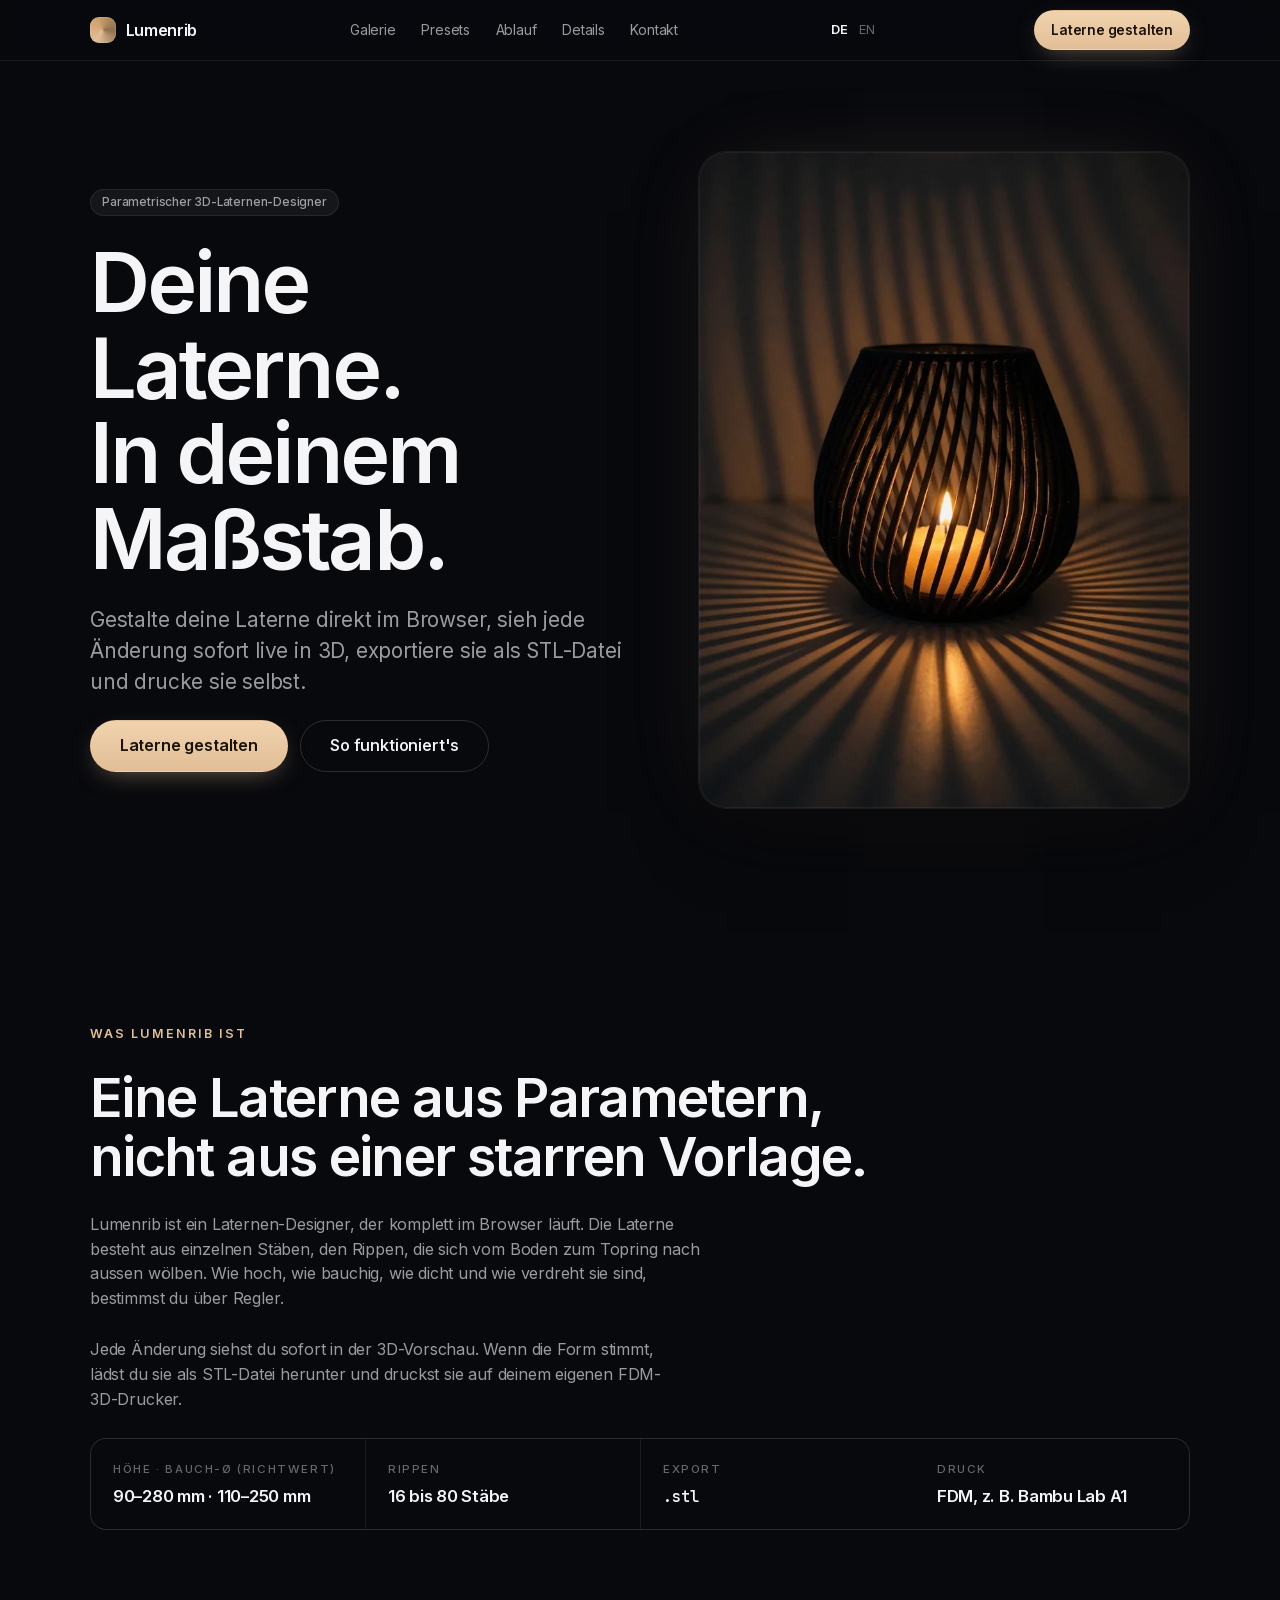
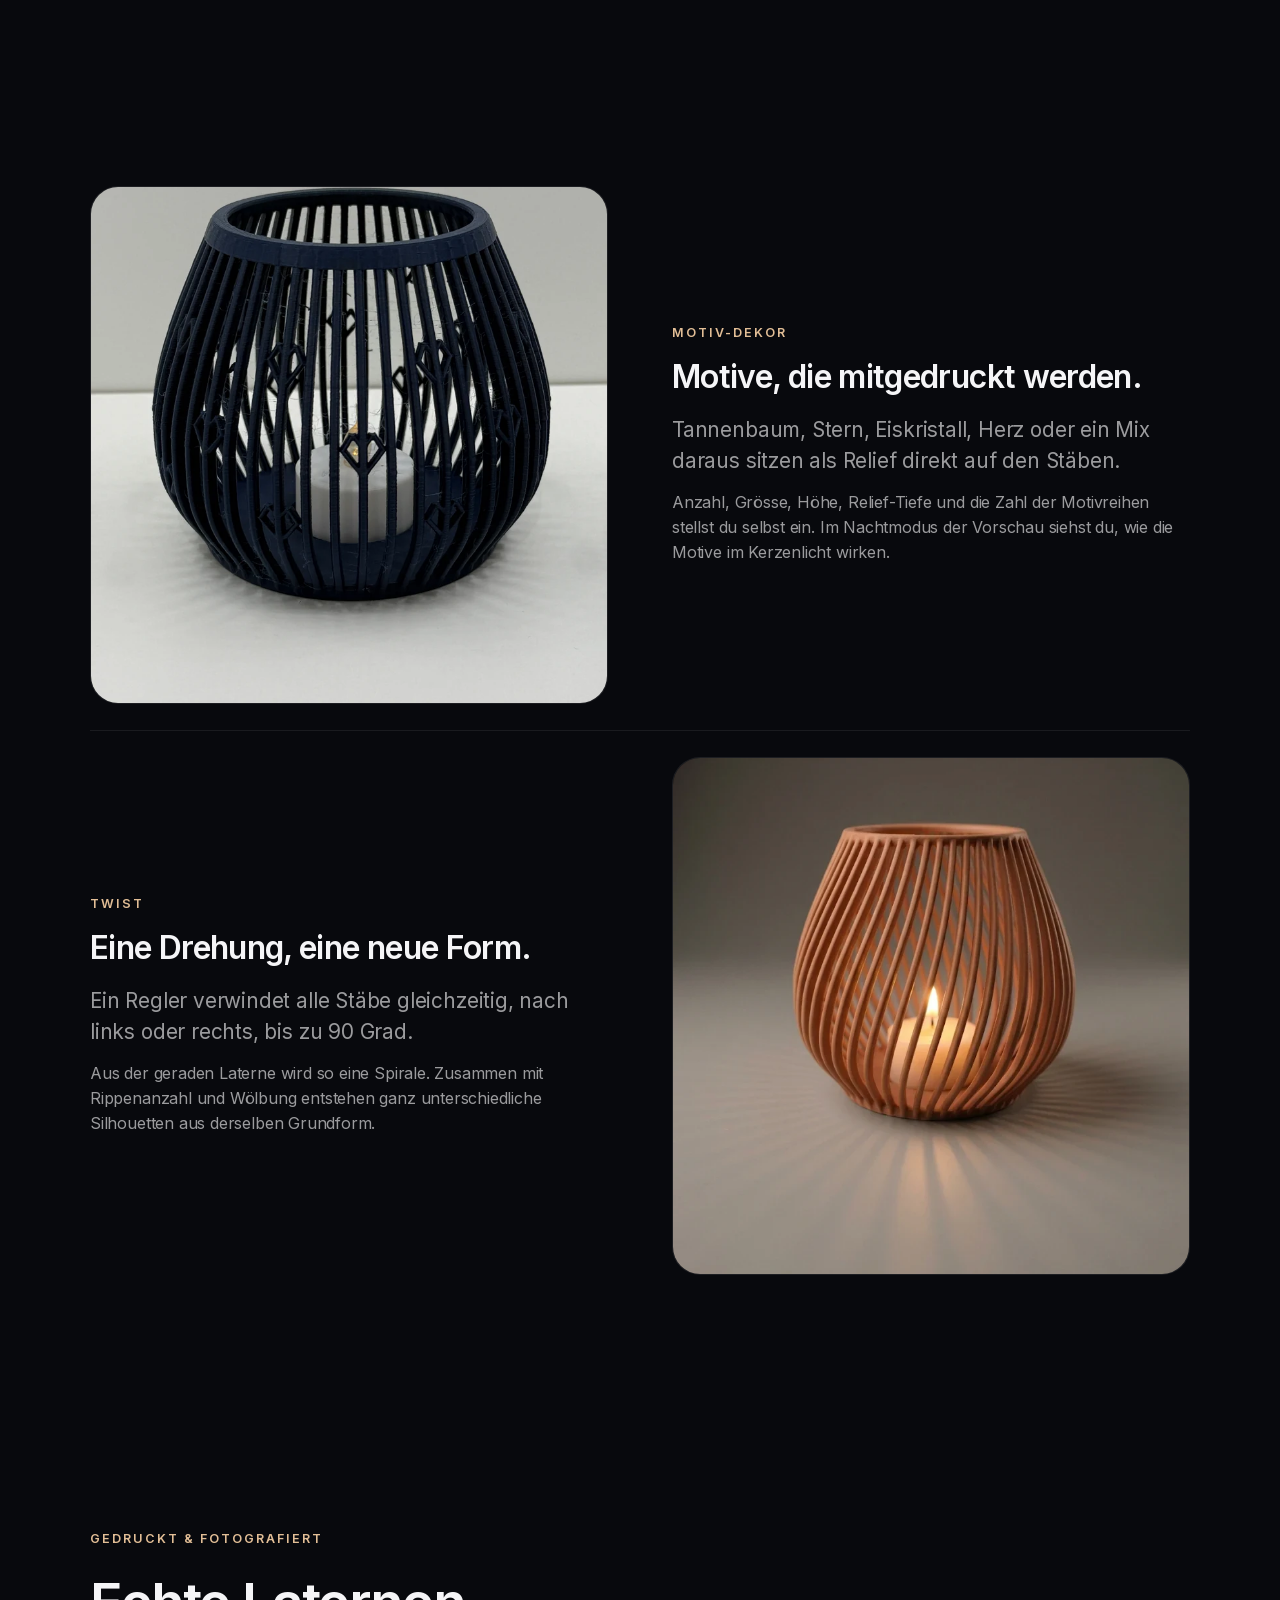
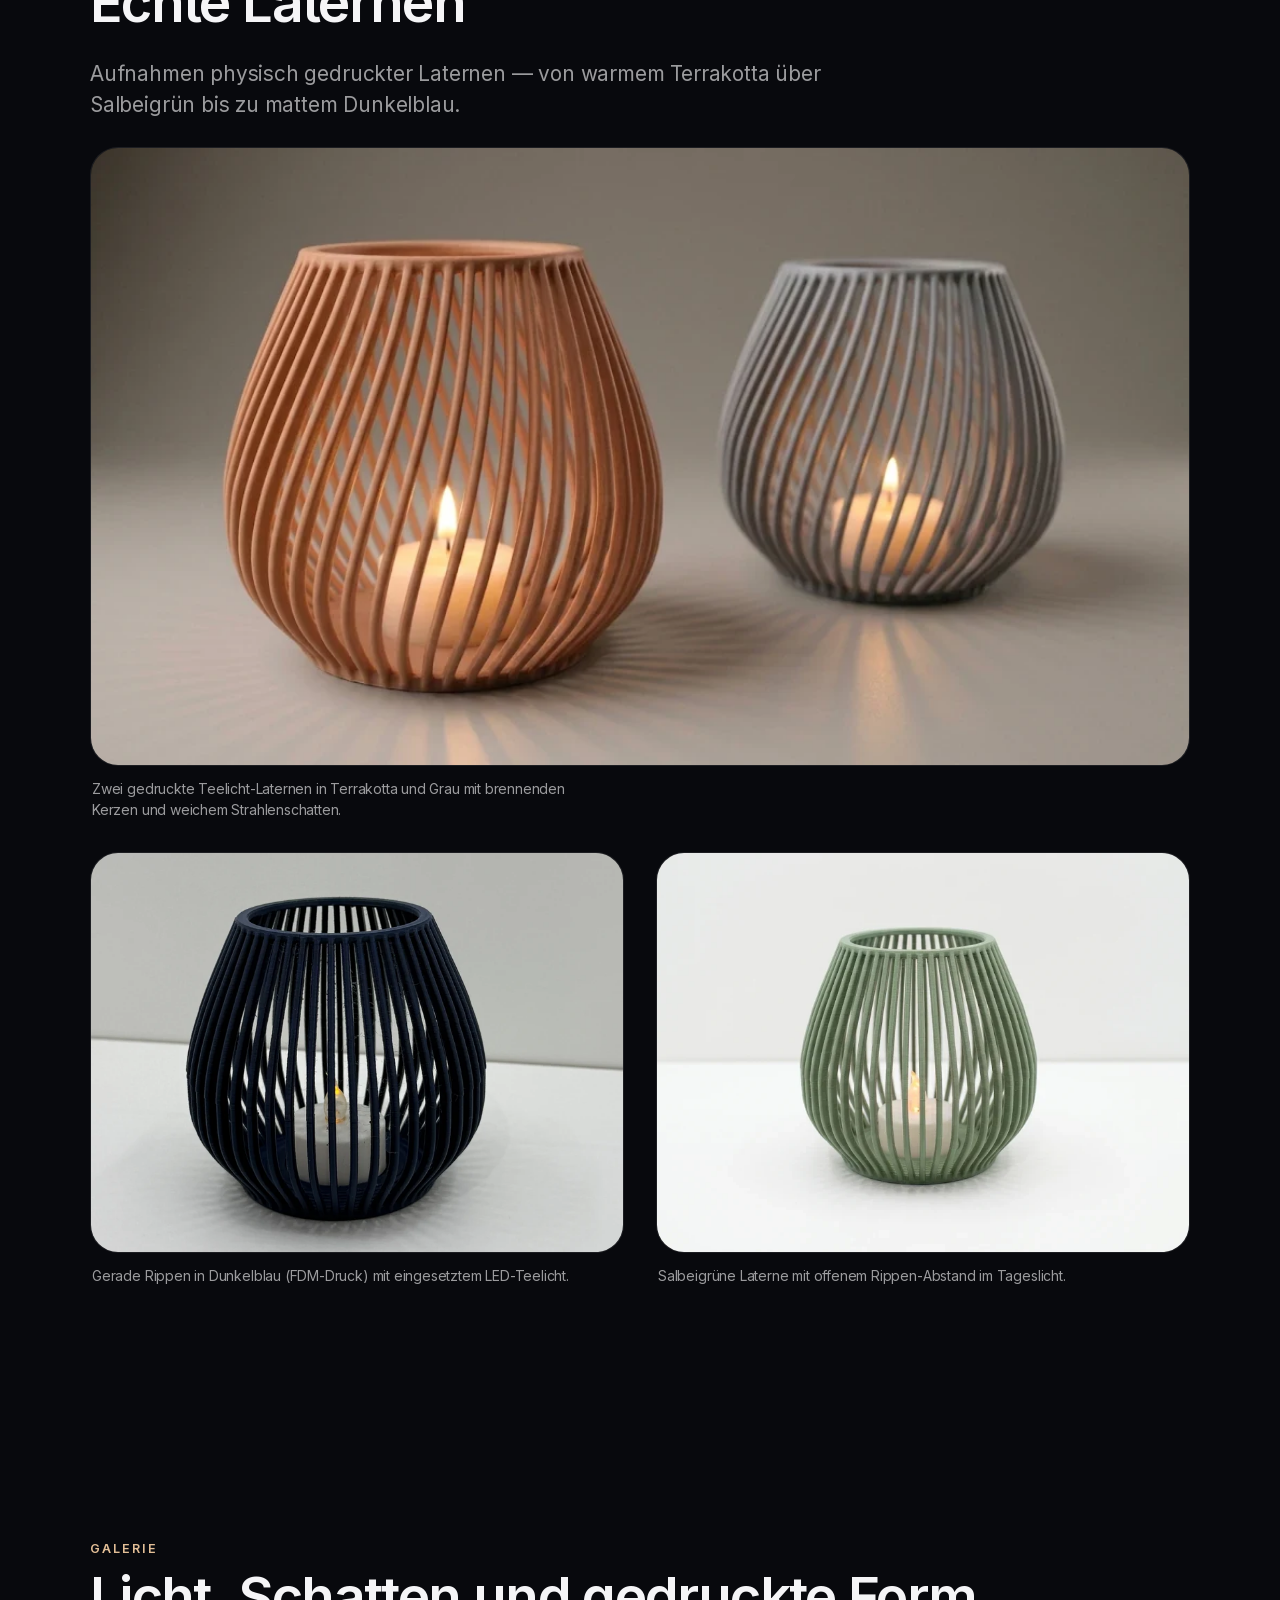
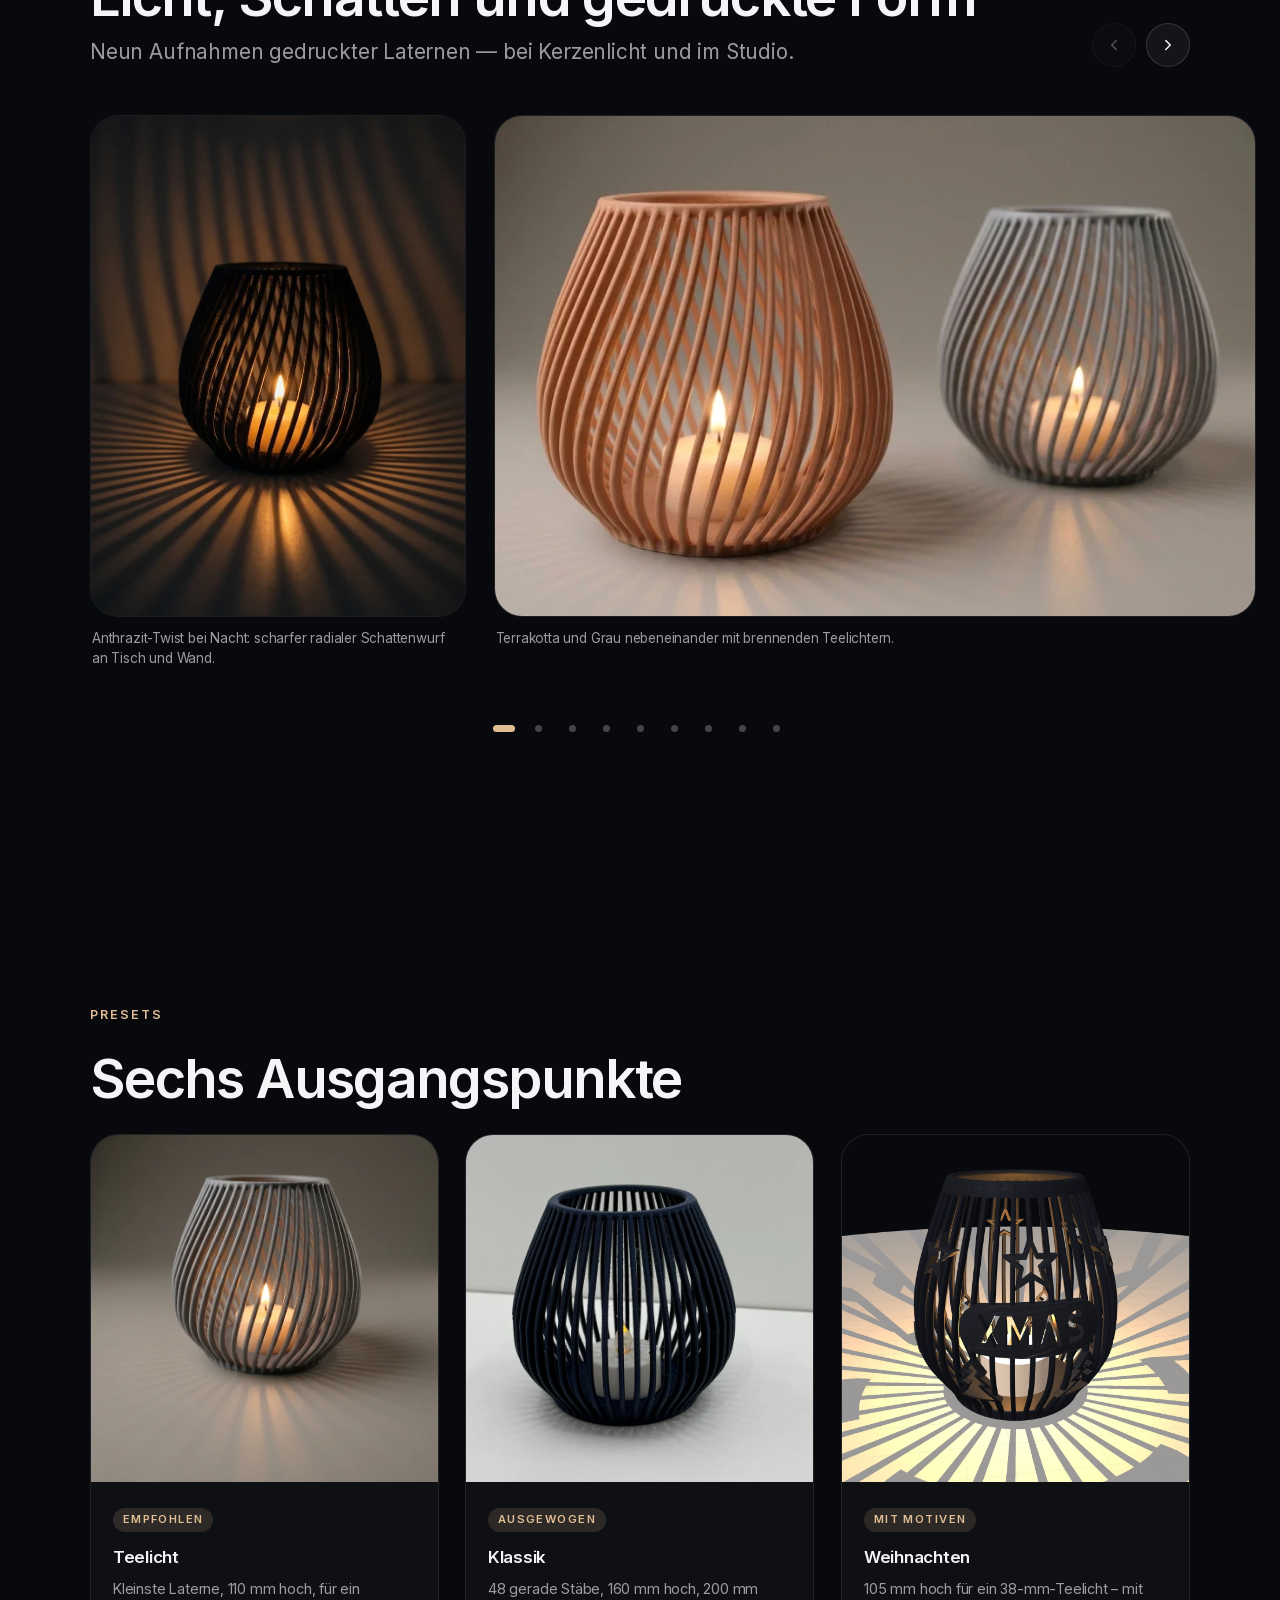
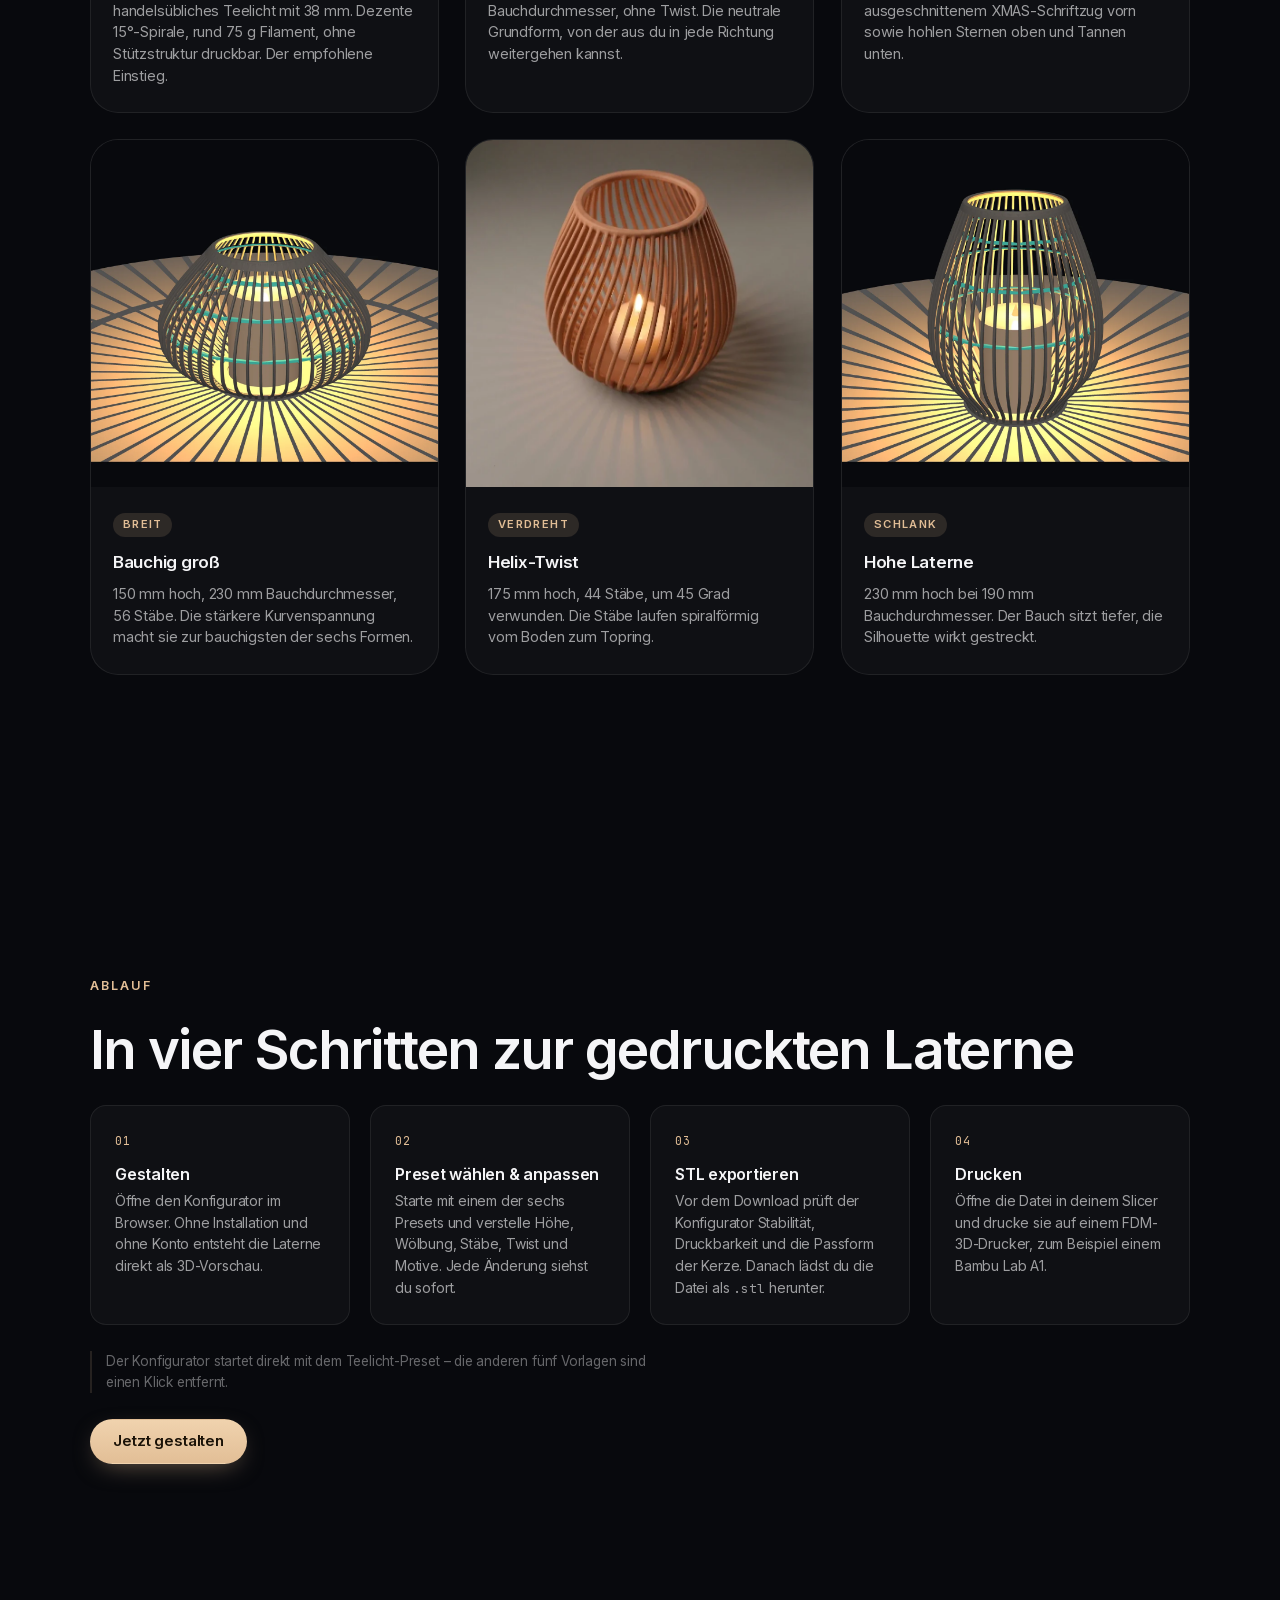
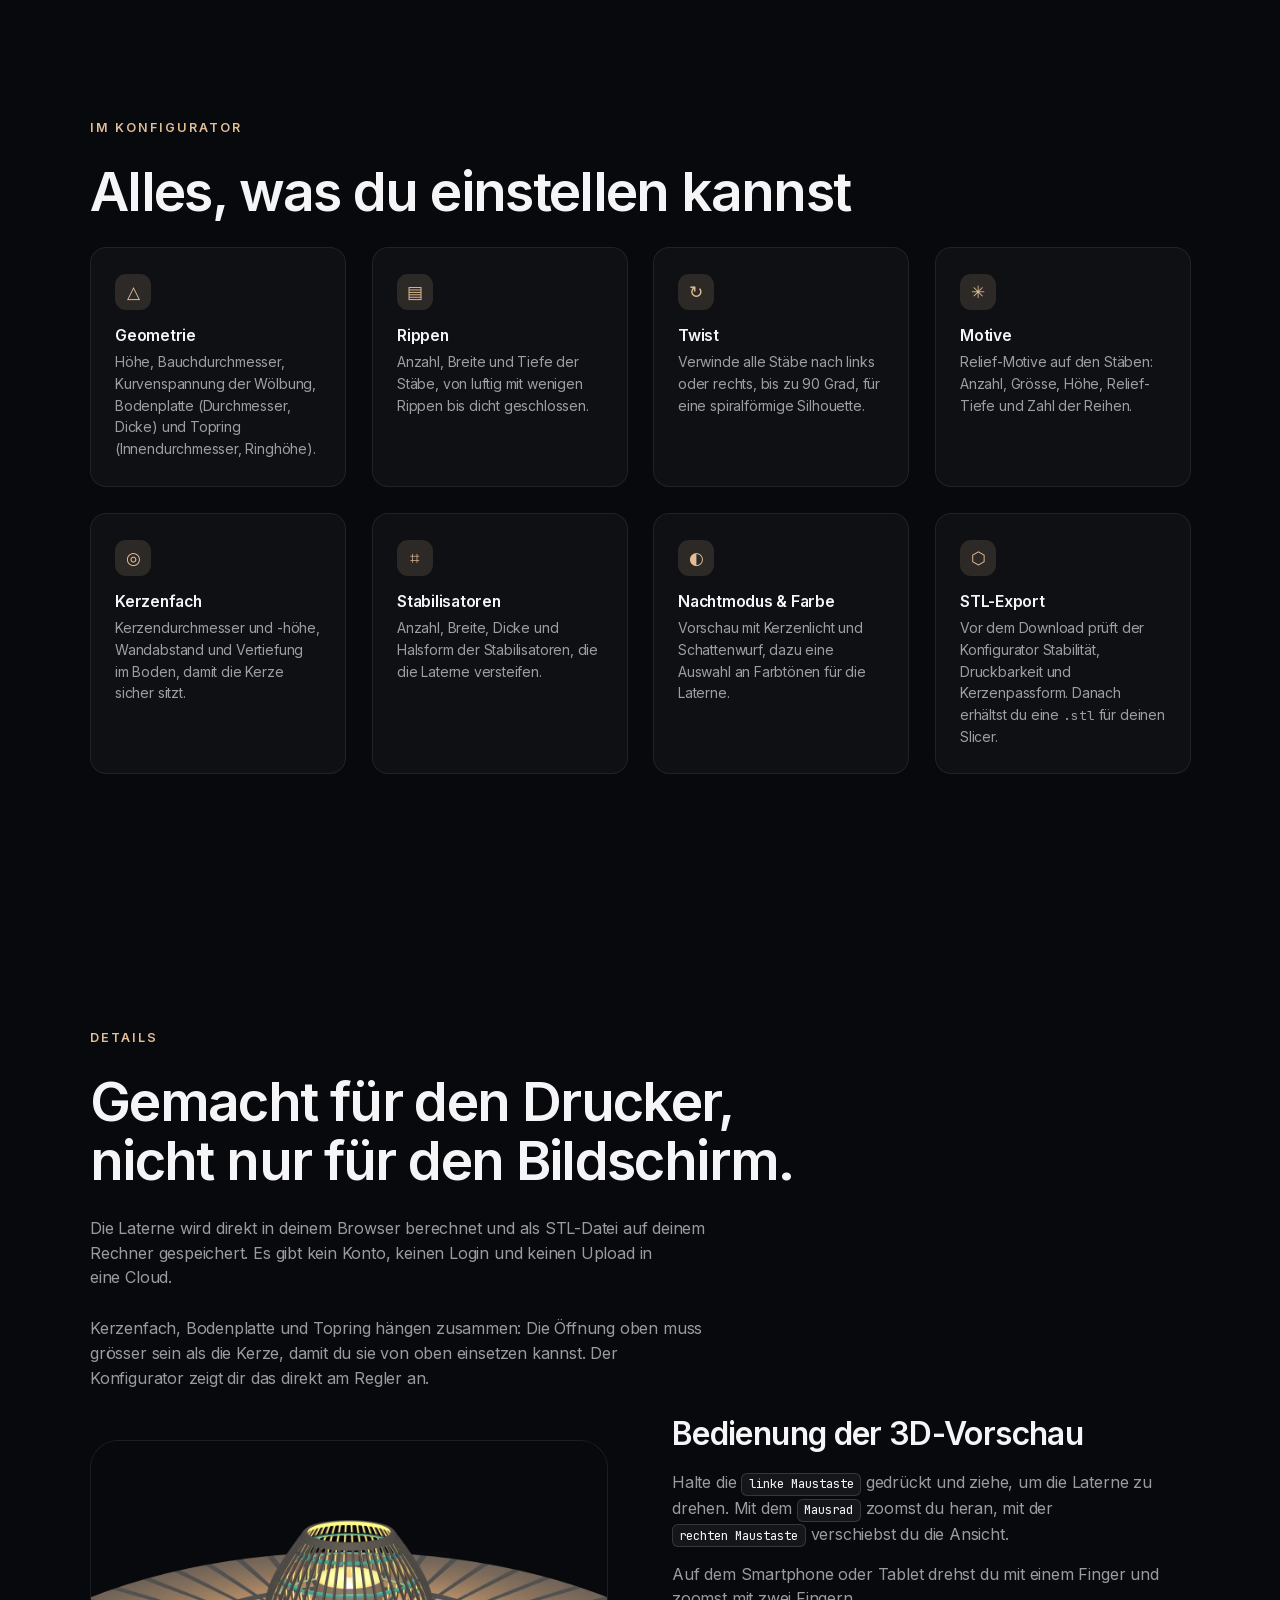
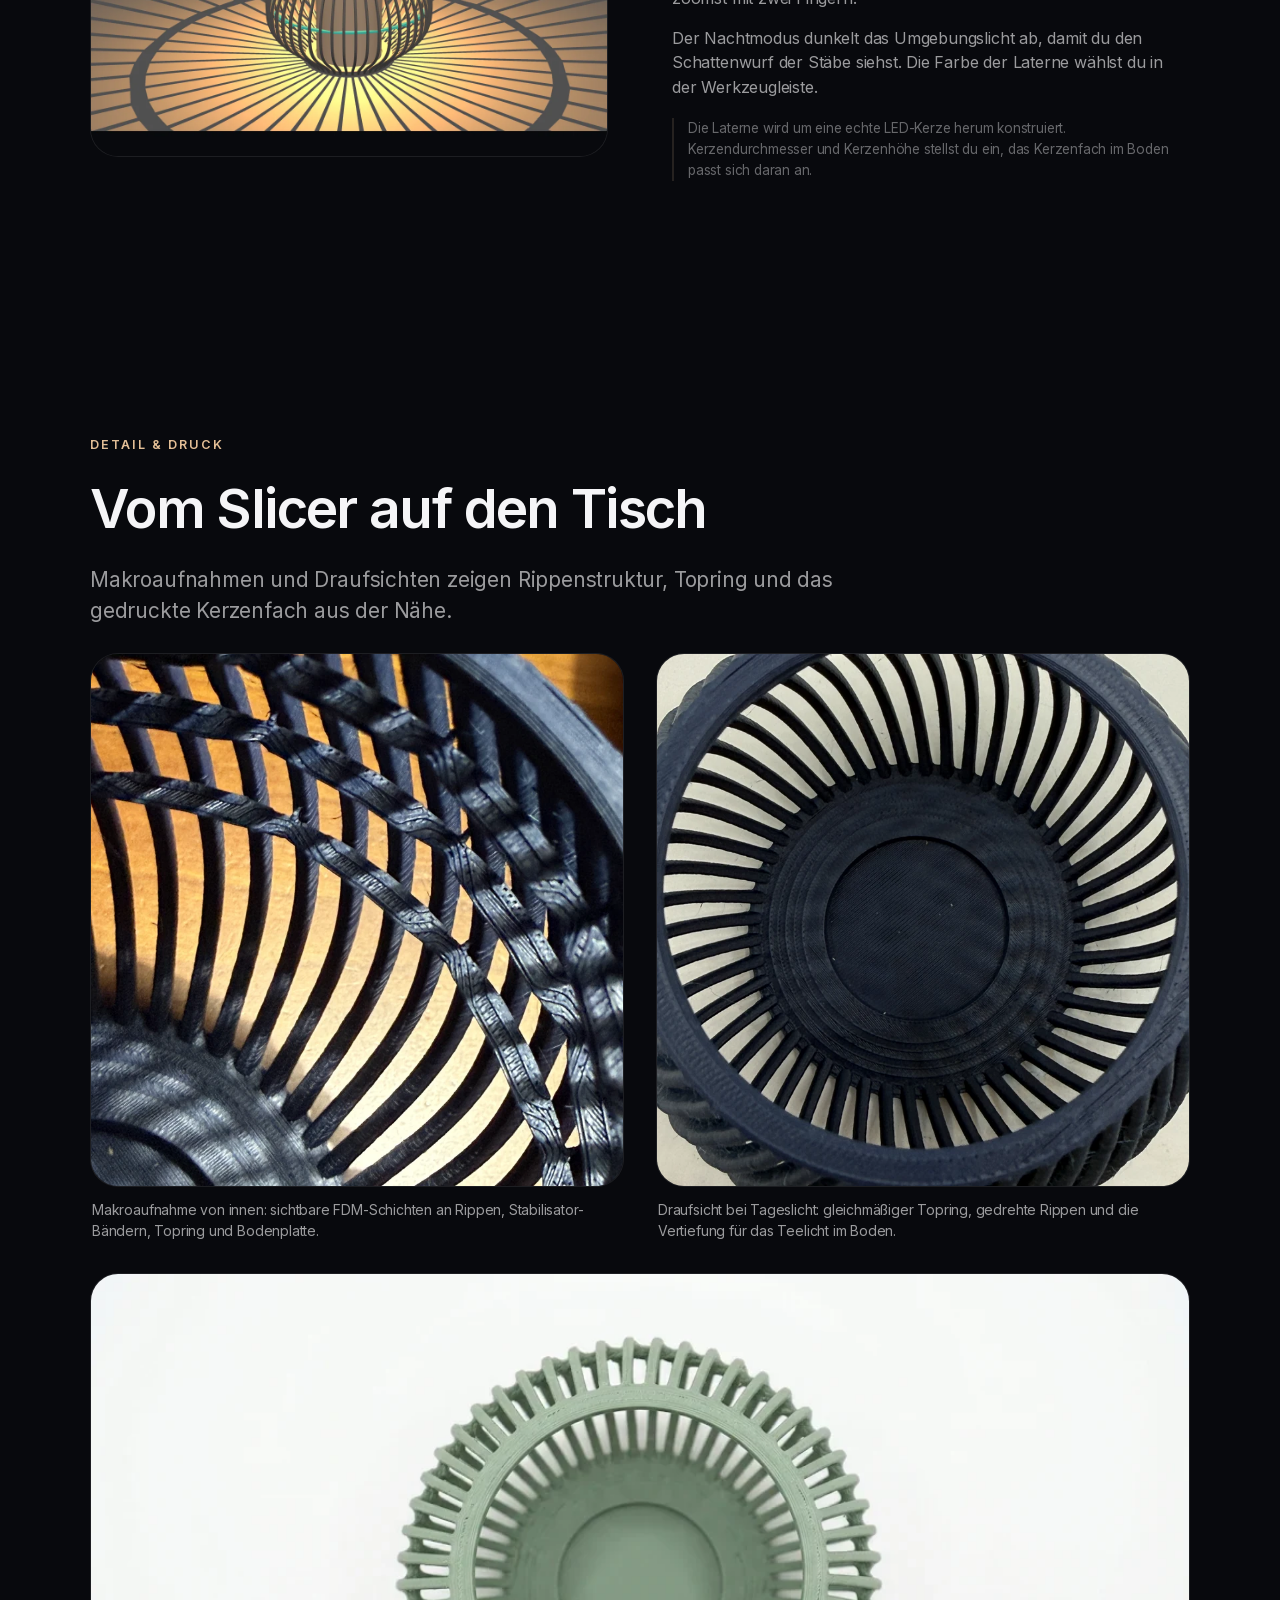
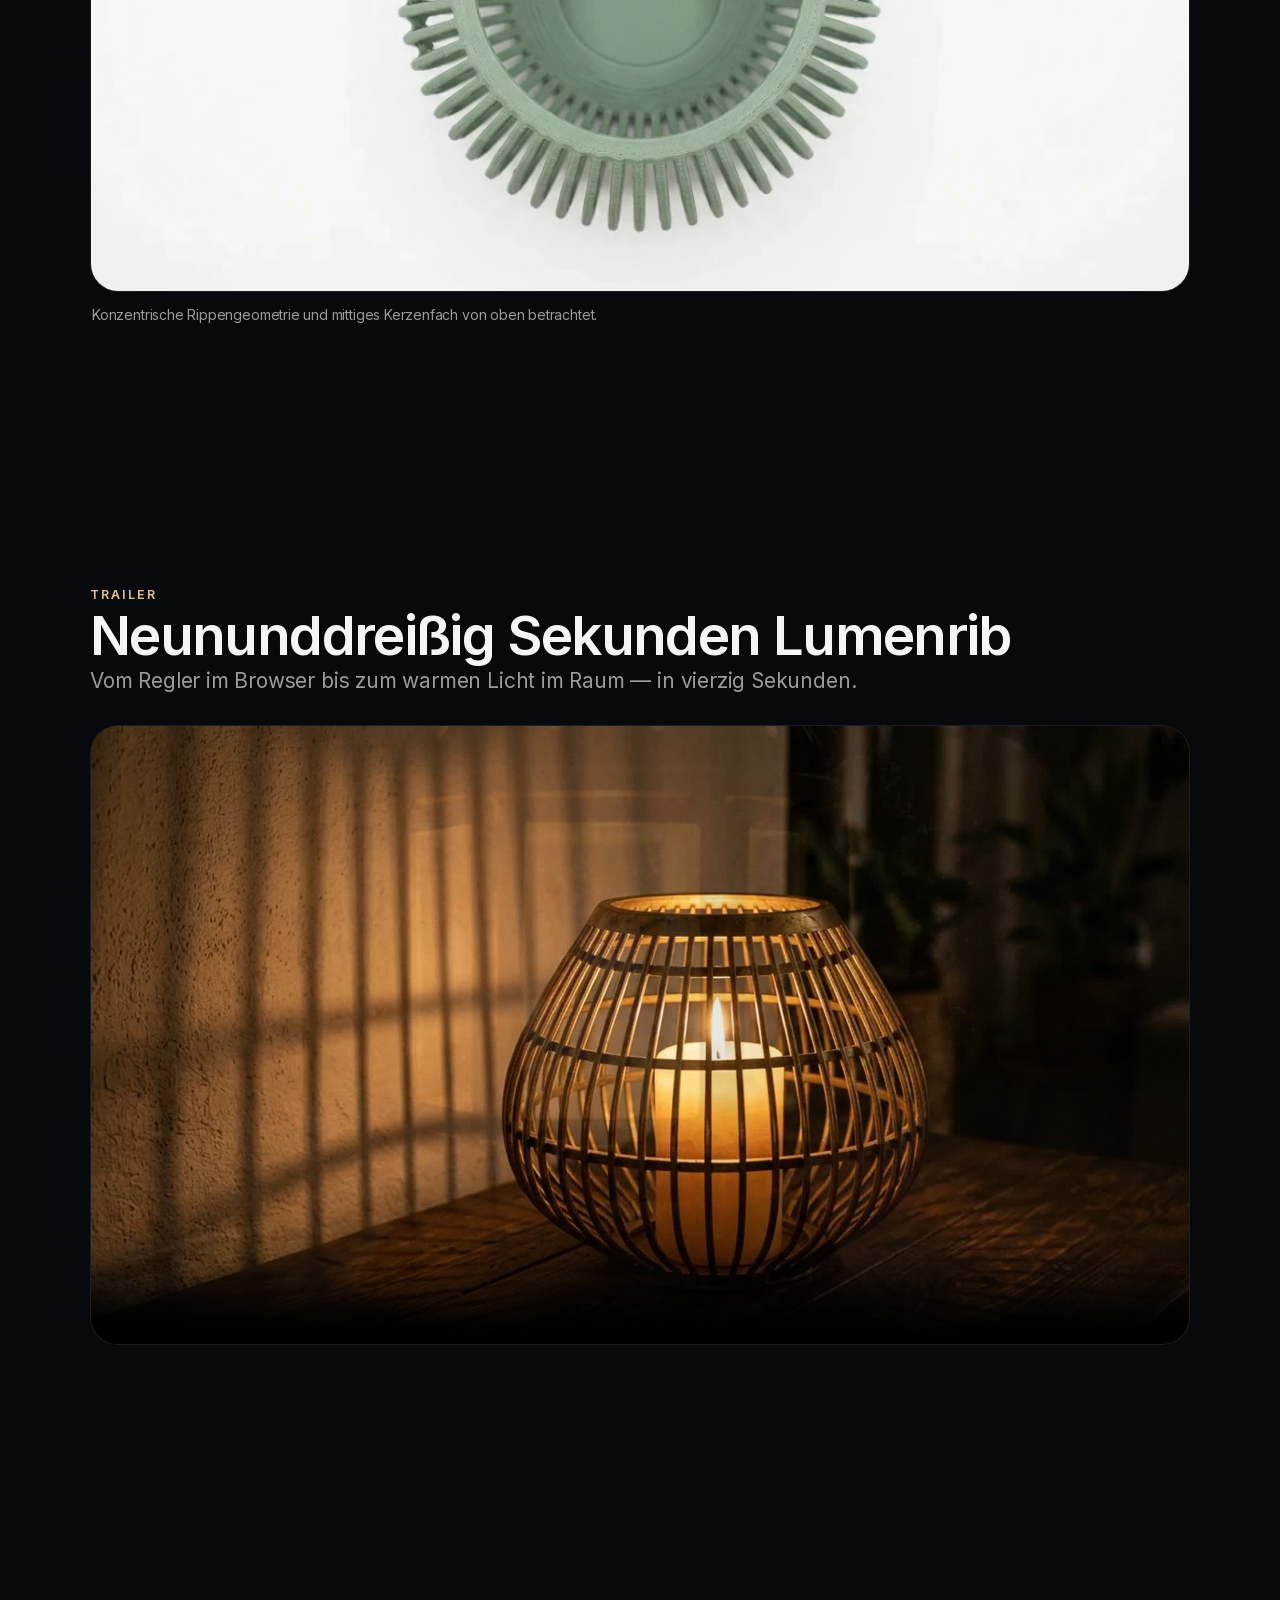
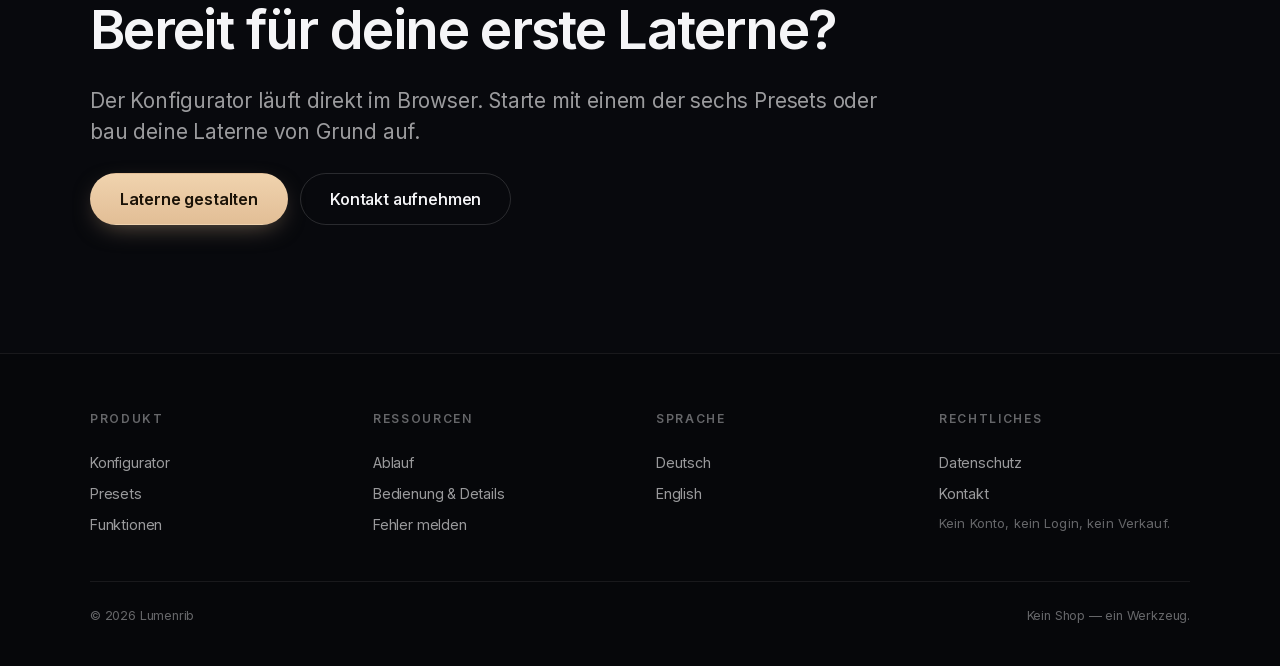
==== commit 5d1ae202: "Redesign xmas lantern preset with cutout XMAS plaque and hollow motifs" ====
--- a/index.html
+++ b/index.html
@@ -284,12 +284,12 @@
           </article>
           <article class="card reveal" data-reveal-delay="3">
             <div class="card__media">
-              <img src="assets/img/card-xmas.webp" alt="Preset Weihnachten: Laterne mit Motiven in zwei Reihen" width="1200" height="1200" loading="lazy" decoding="async">
+              <img src="assets/img/card-xmas.webp" alt="Preset Weihnachten: kompakte dunkle Laterne mit ausgeschnittenem XMAS-Schriftzug, Sternen oben und Tannen unten" width="1200" height="1200" loading="lazy" decoding="async">
             </div>
             <div class="card__body">
               <span class="card__tag">Mit Motiven</span>
               <h3 class="card__title">Weihnachten</h3>
-              <p class="card__text">168 mm hoch mit Motiv-Relief in zwei Reihen auf den Stäben. Im Kerzenlicht zeichnen die Reliefs ein festliches Muster.</p>
+              <p class="card__text">105 mm hoch für ein 38-mm-Teelicht – mit ausgeschnittenem XMAS-Schriftzug vorn sowie hohlen Sternen oben und Tannen unten.</p>
             </div>
           </article>
           <article class="card reveal" data-reveal-delay="1">
